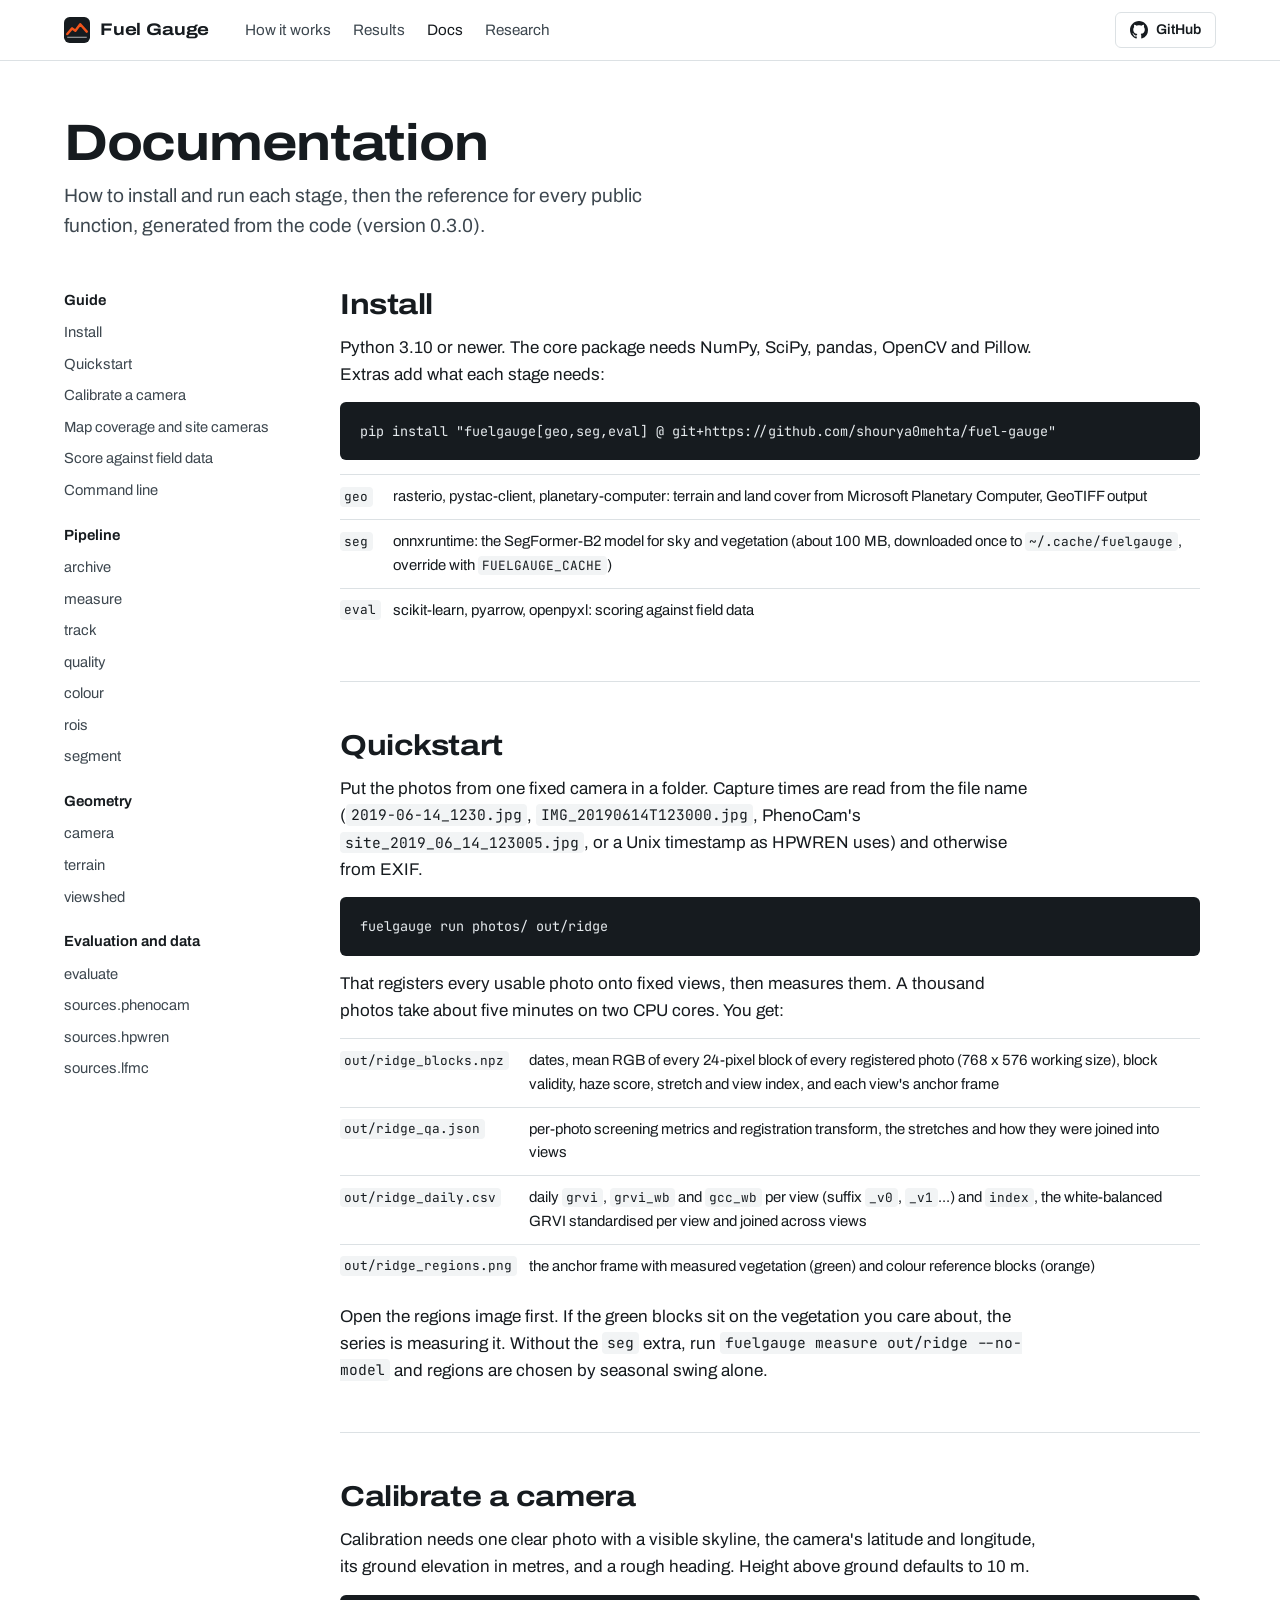
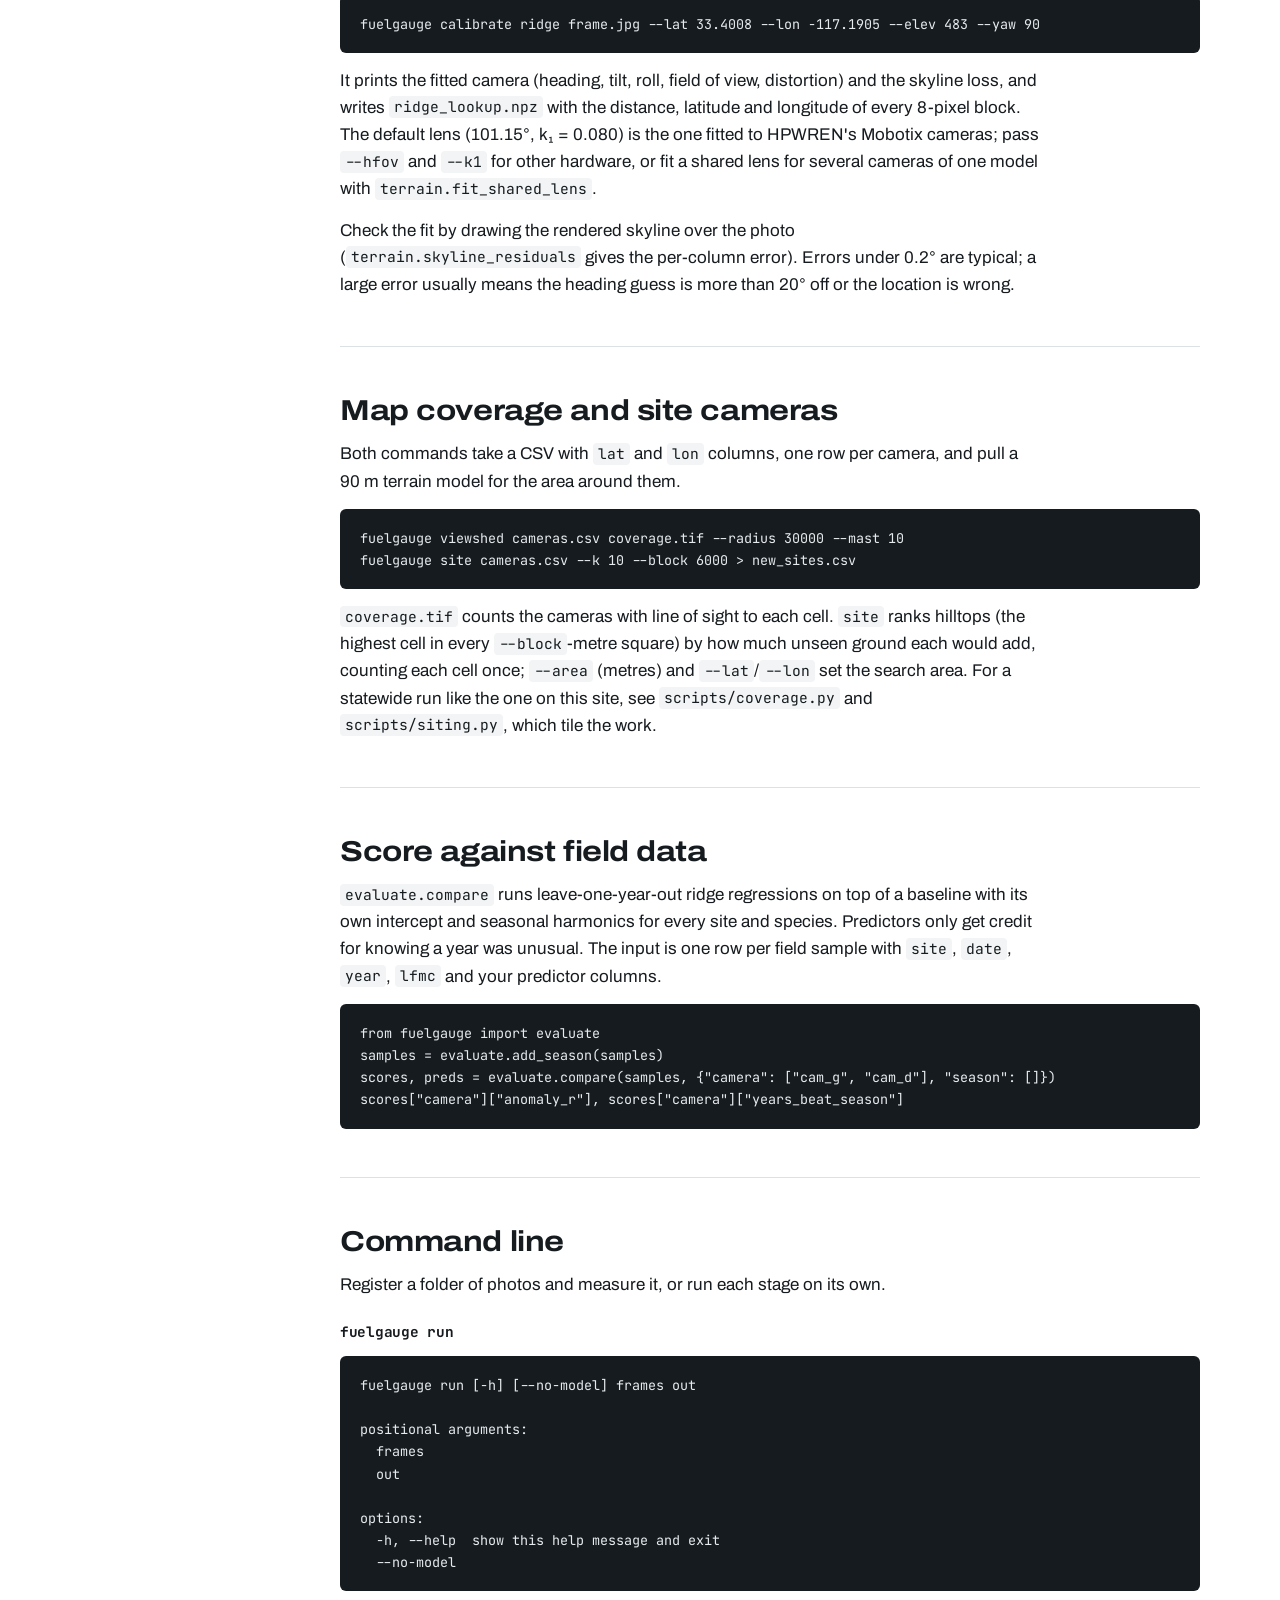
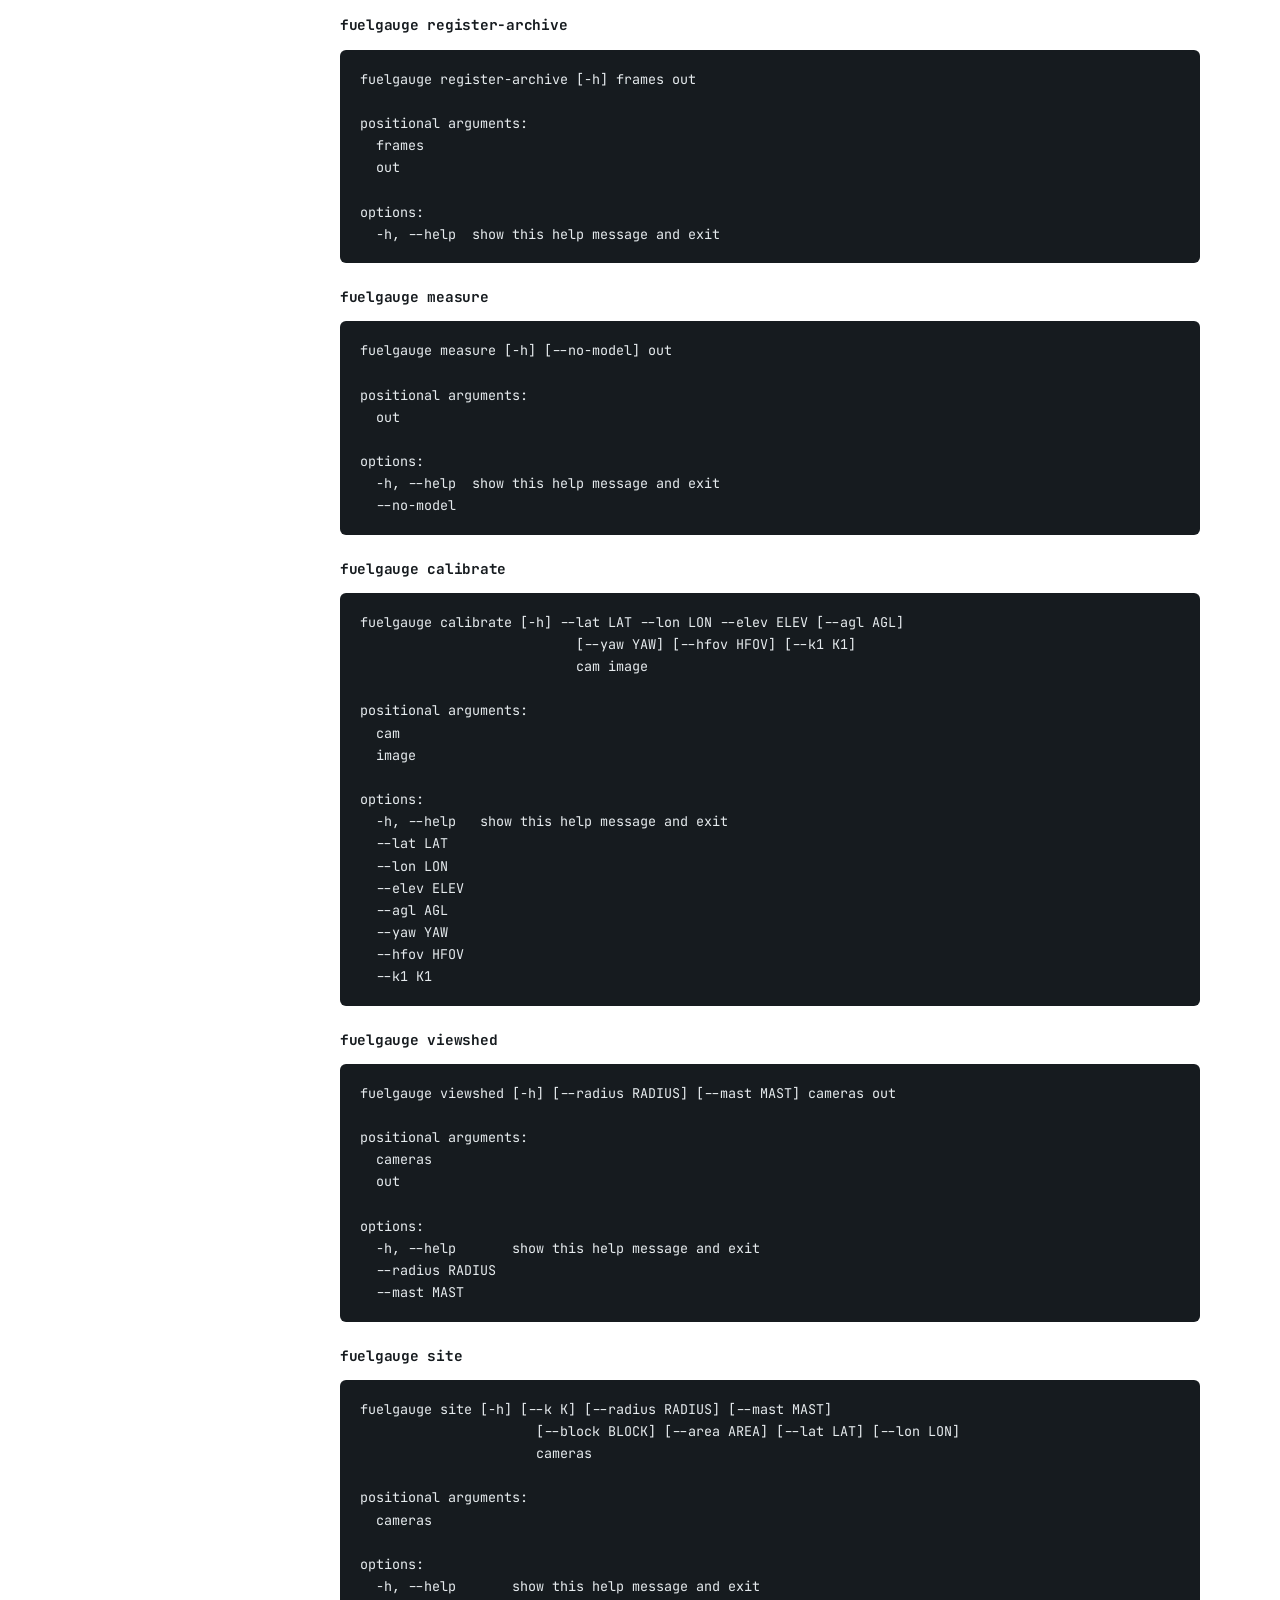
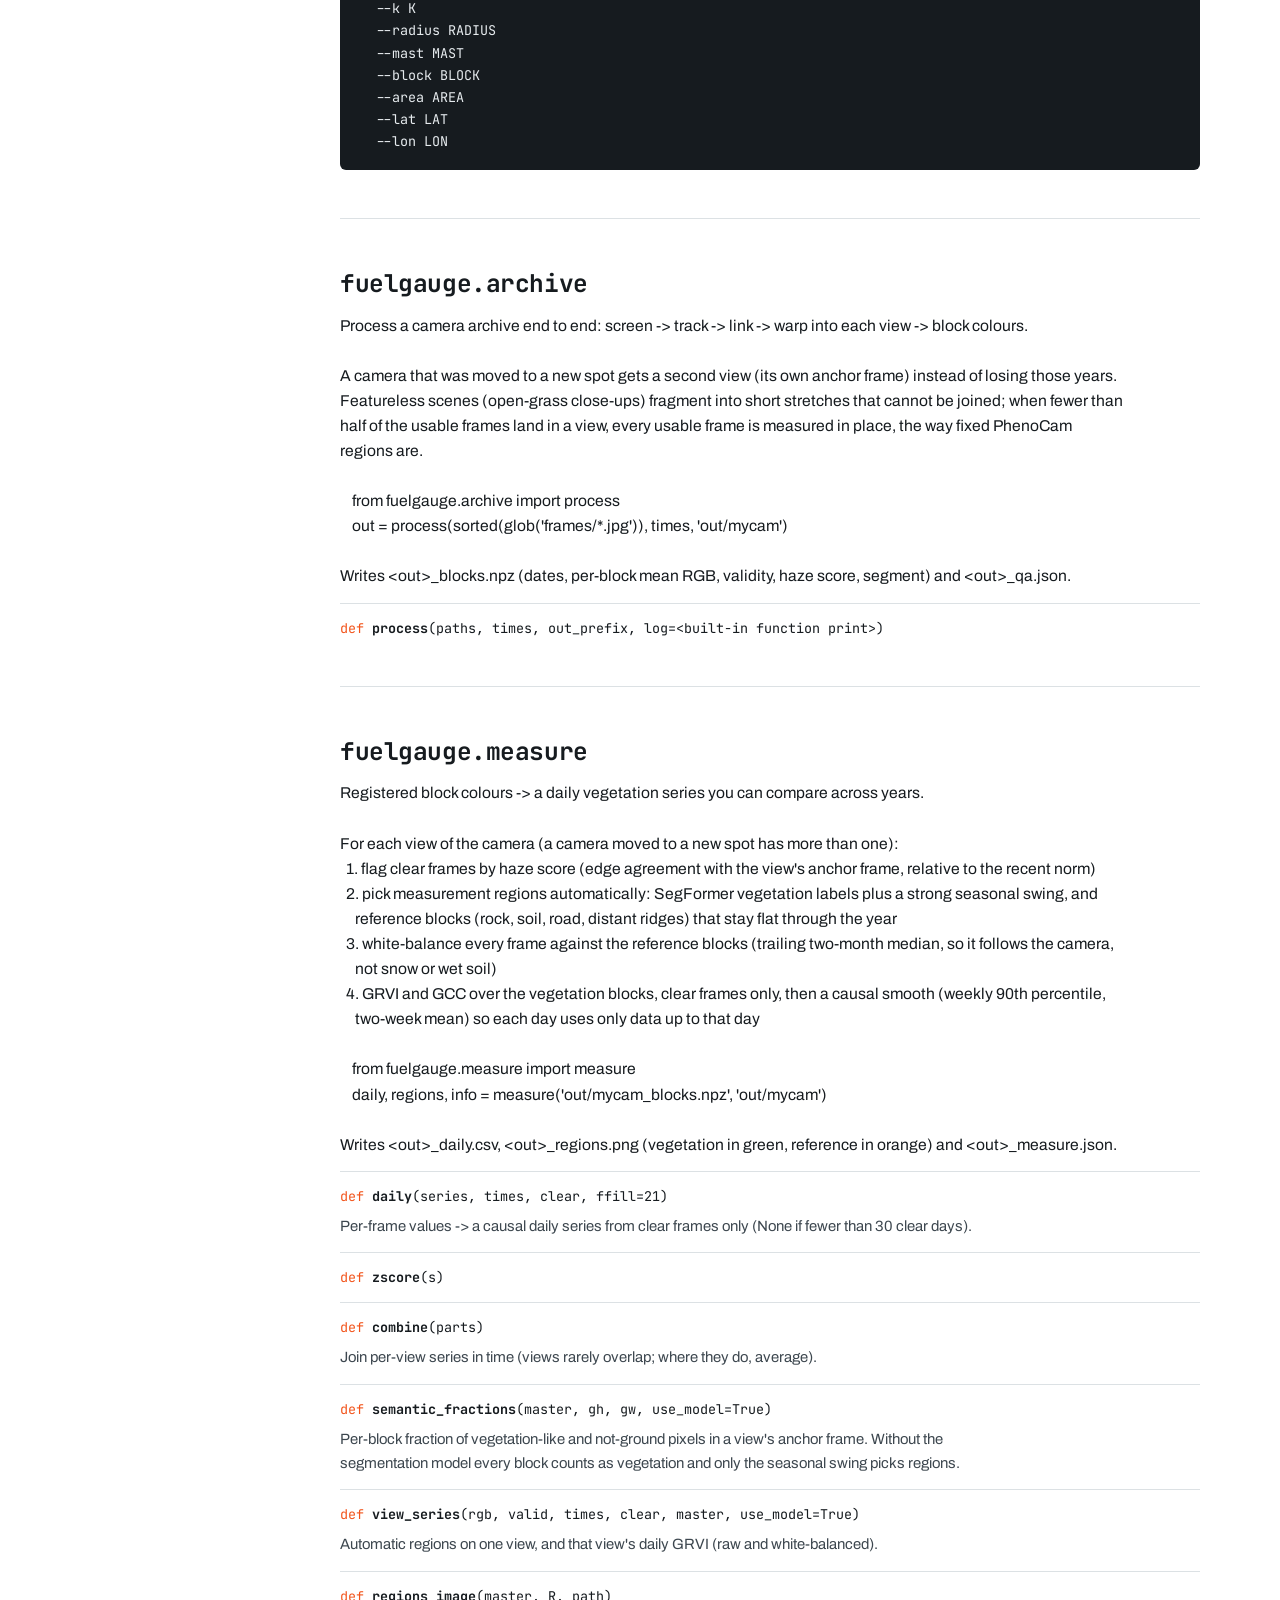
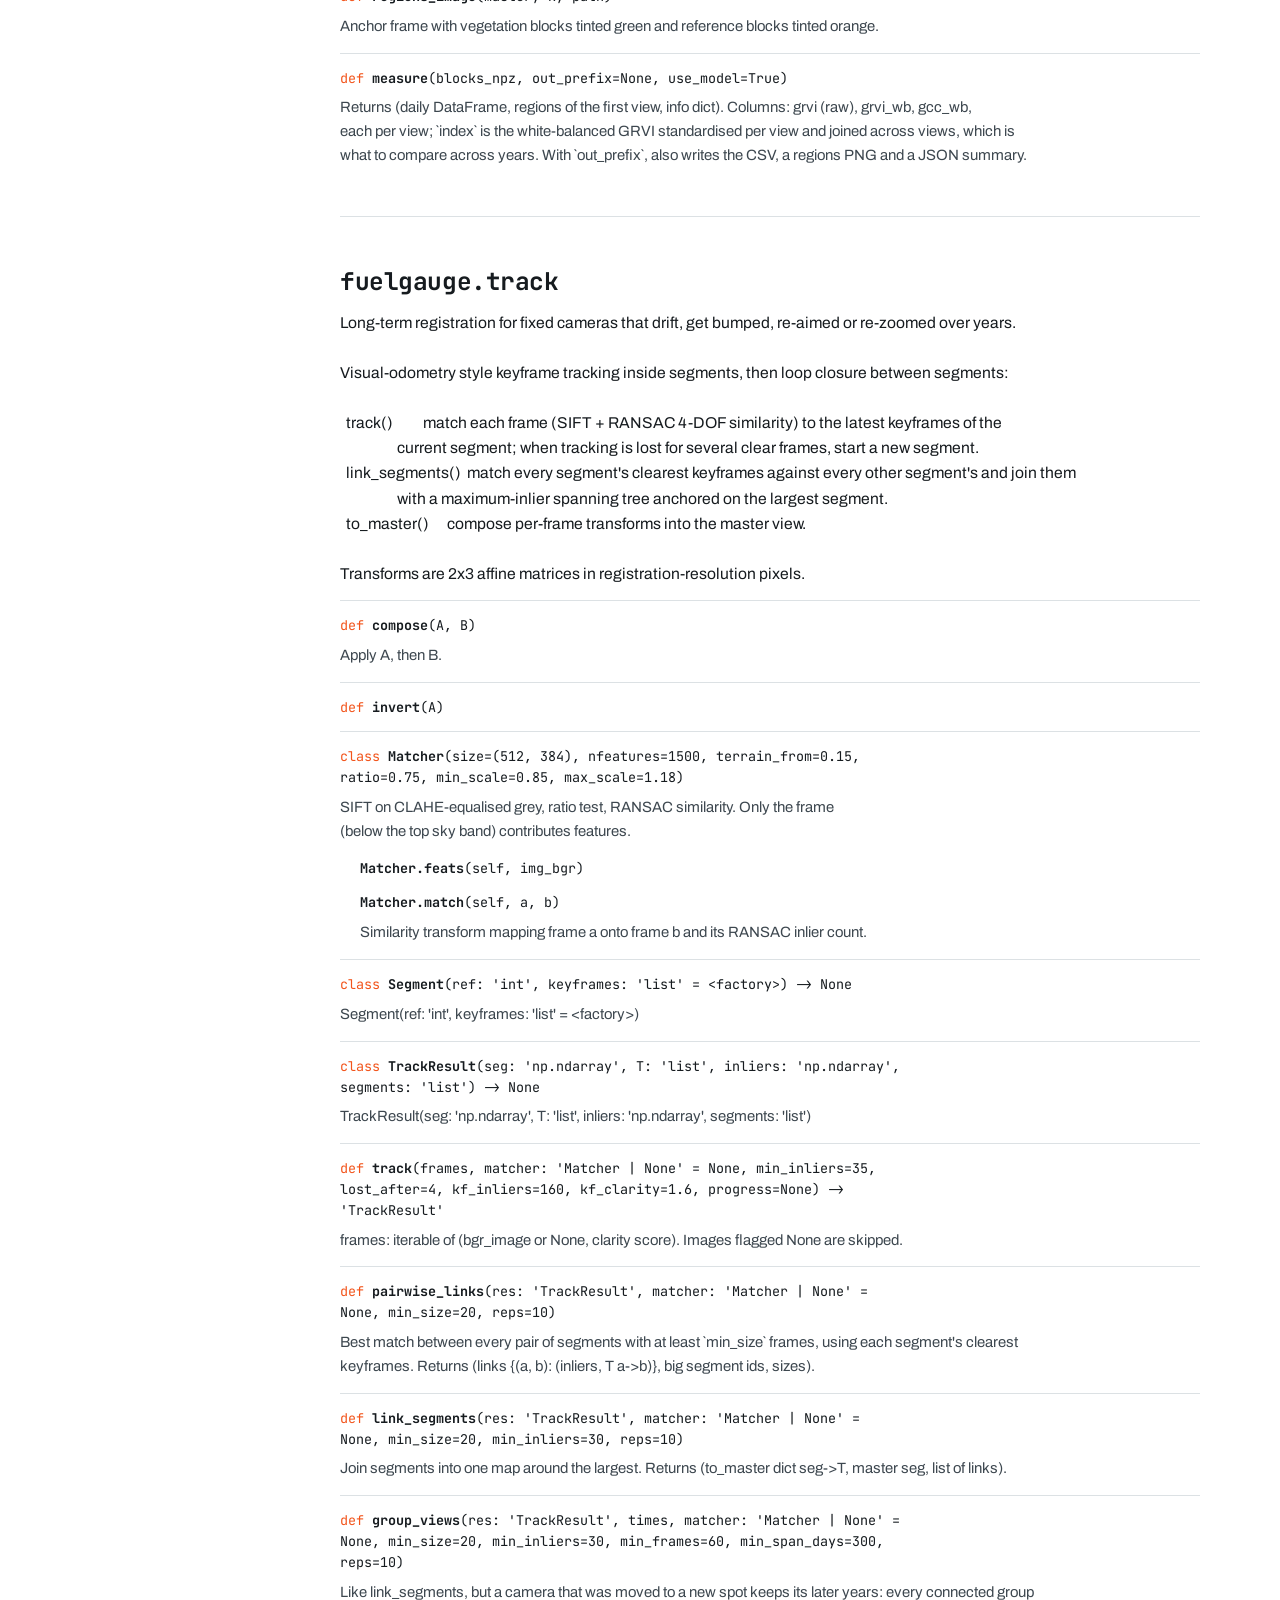
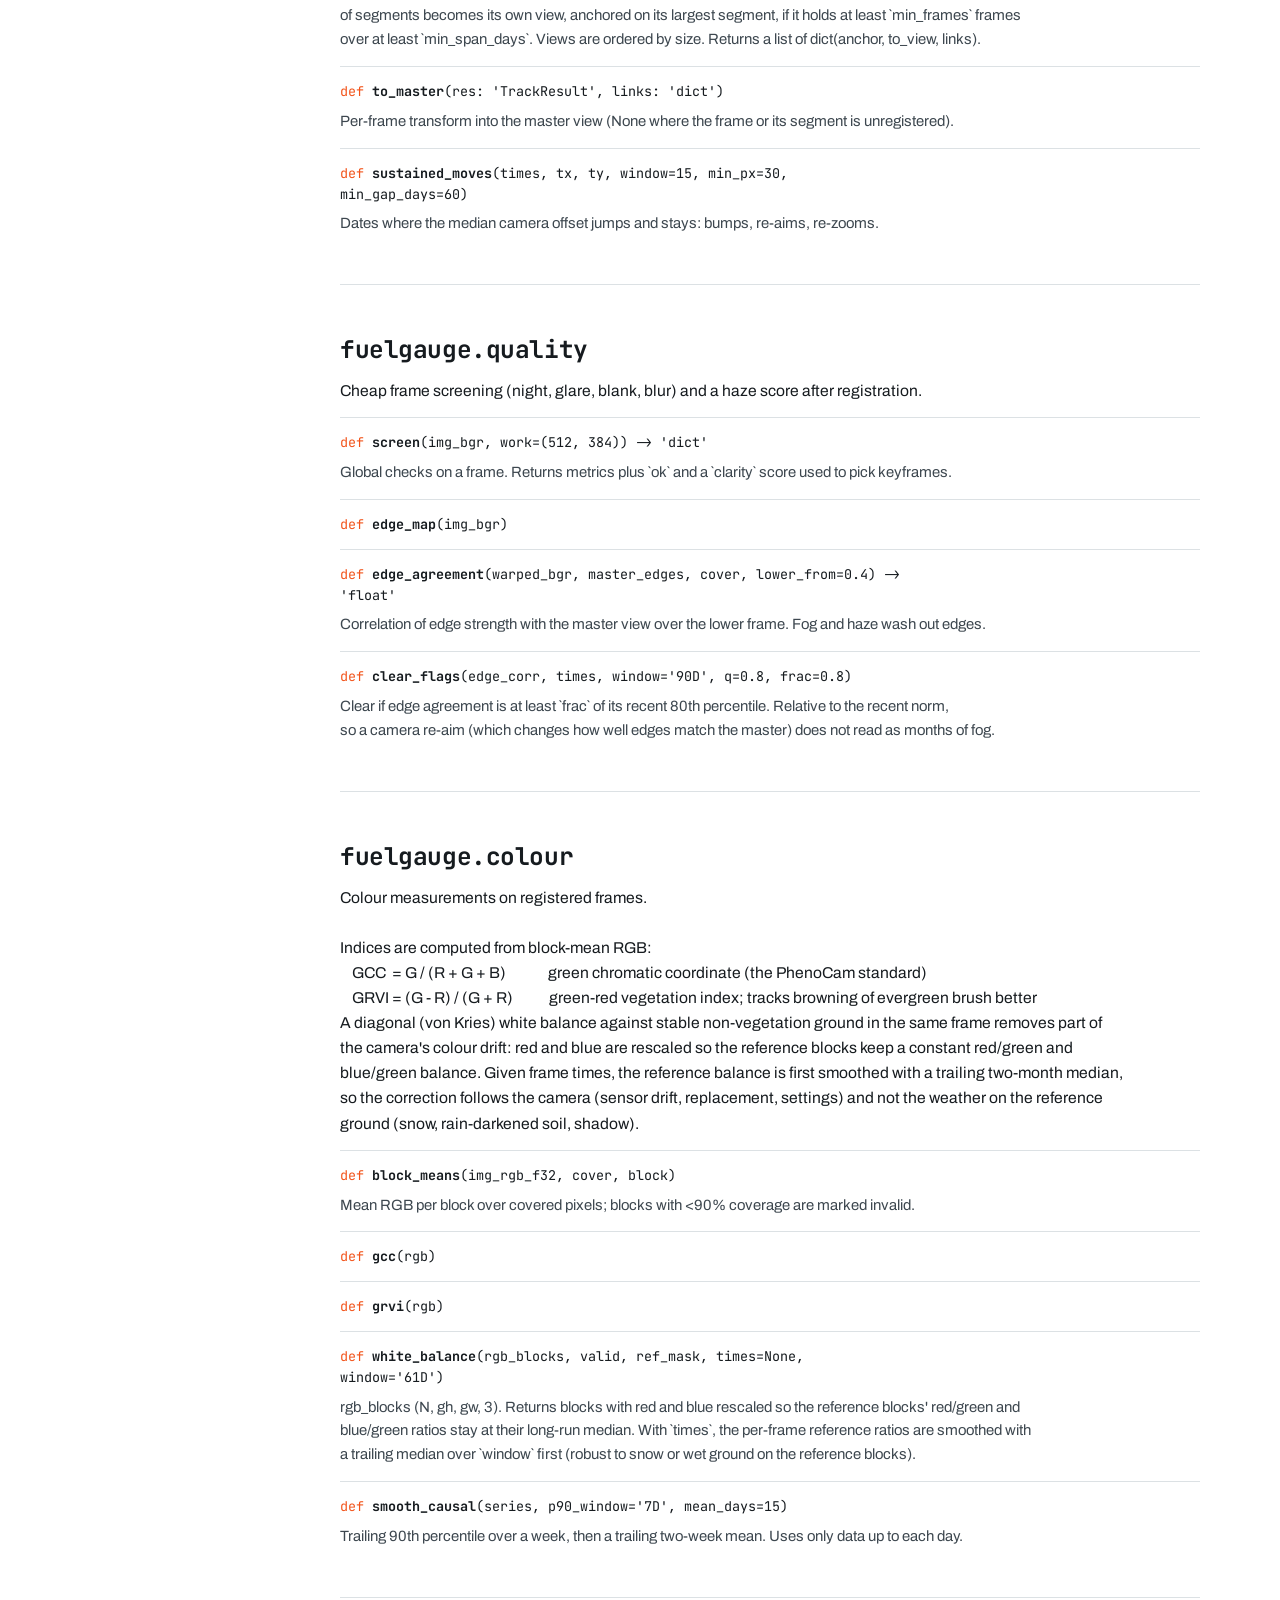
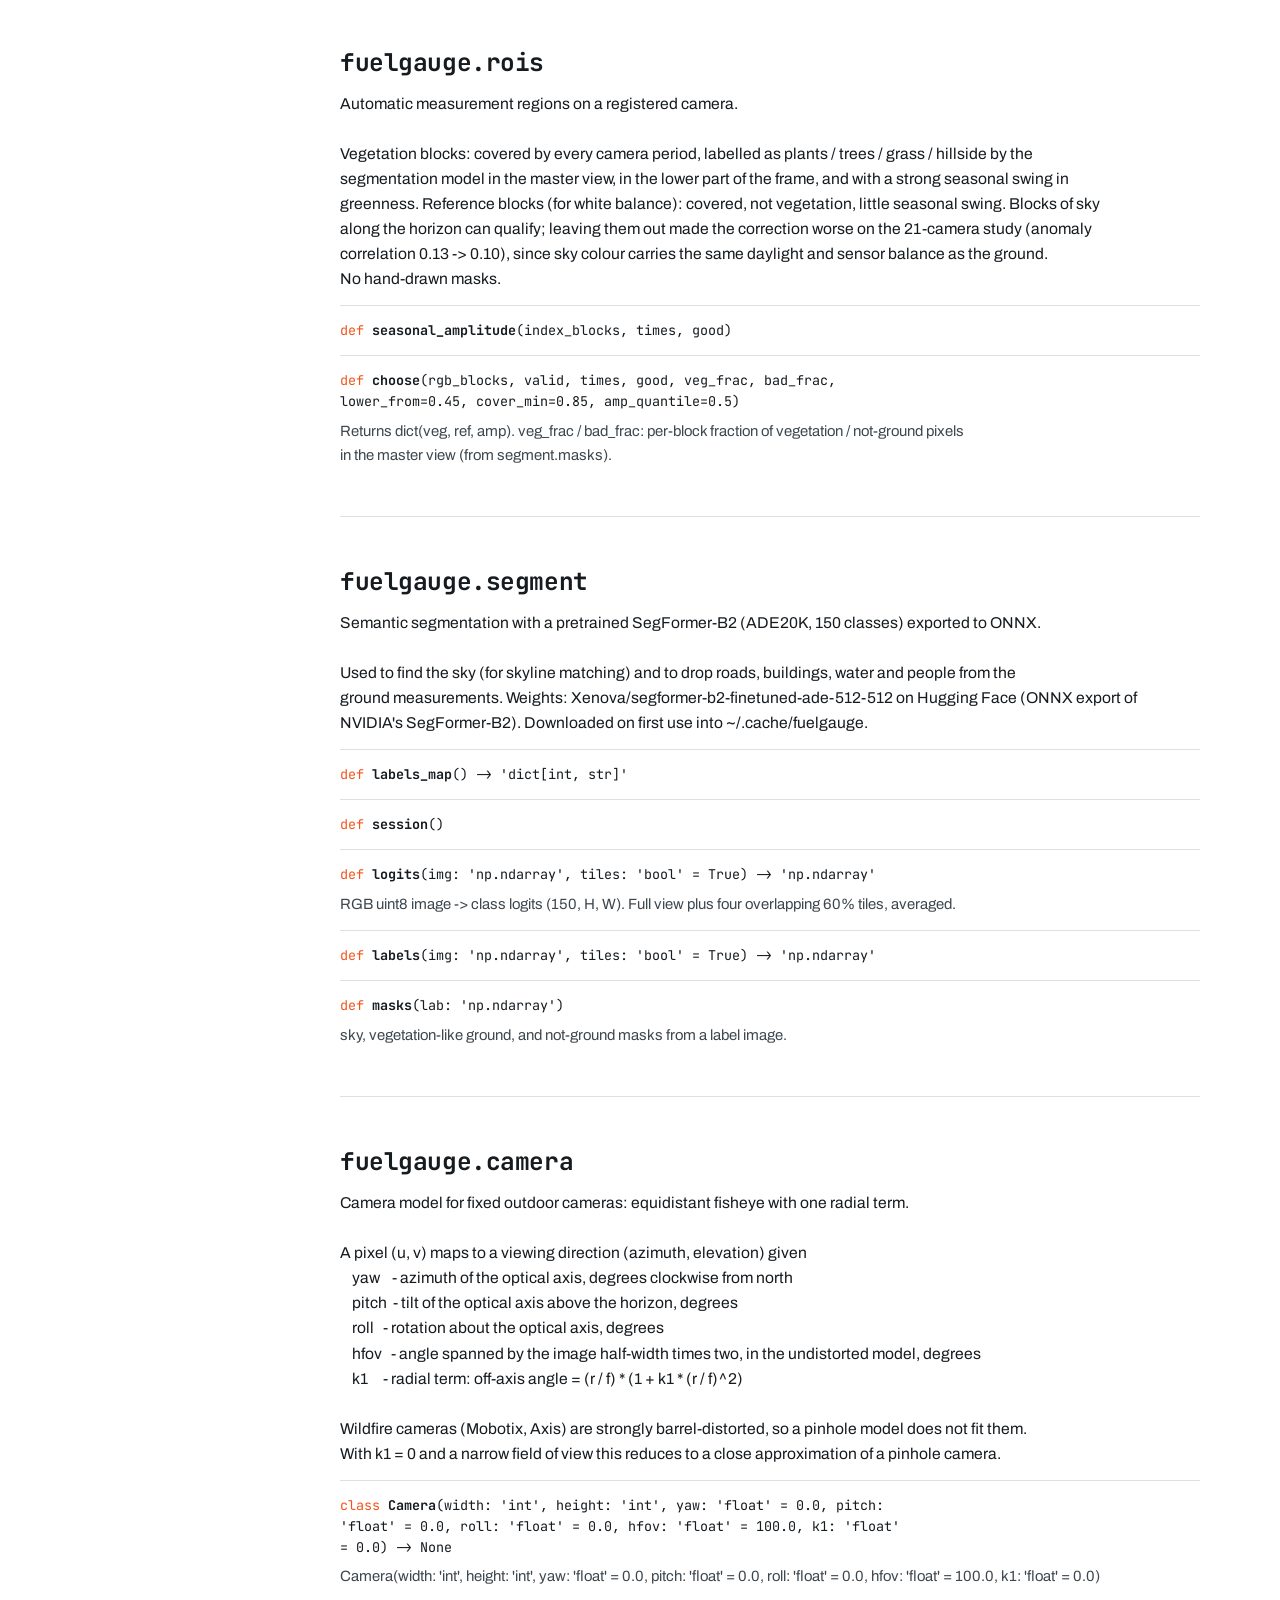
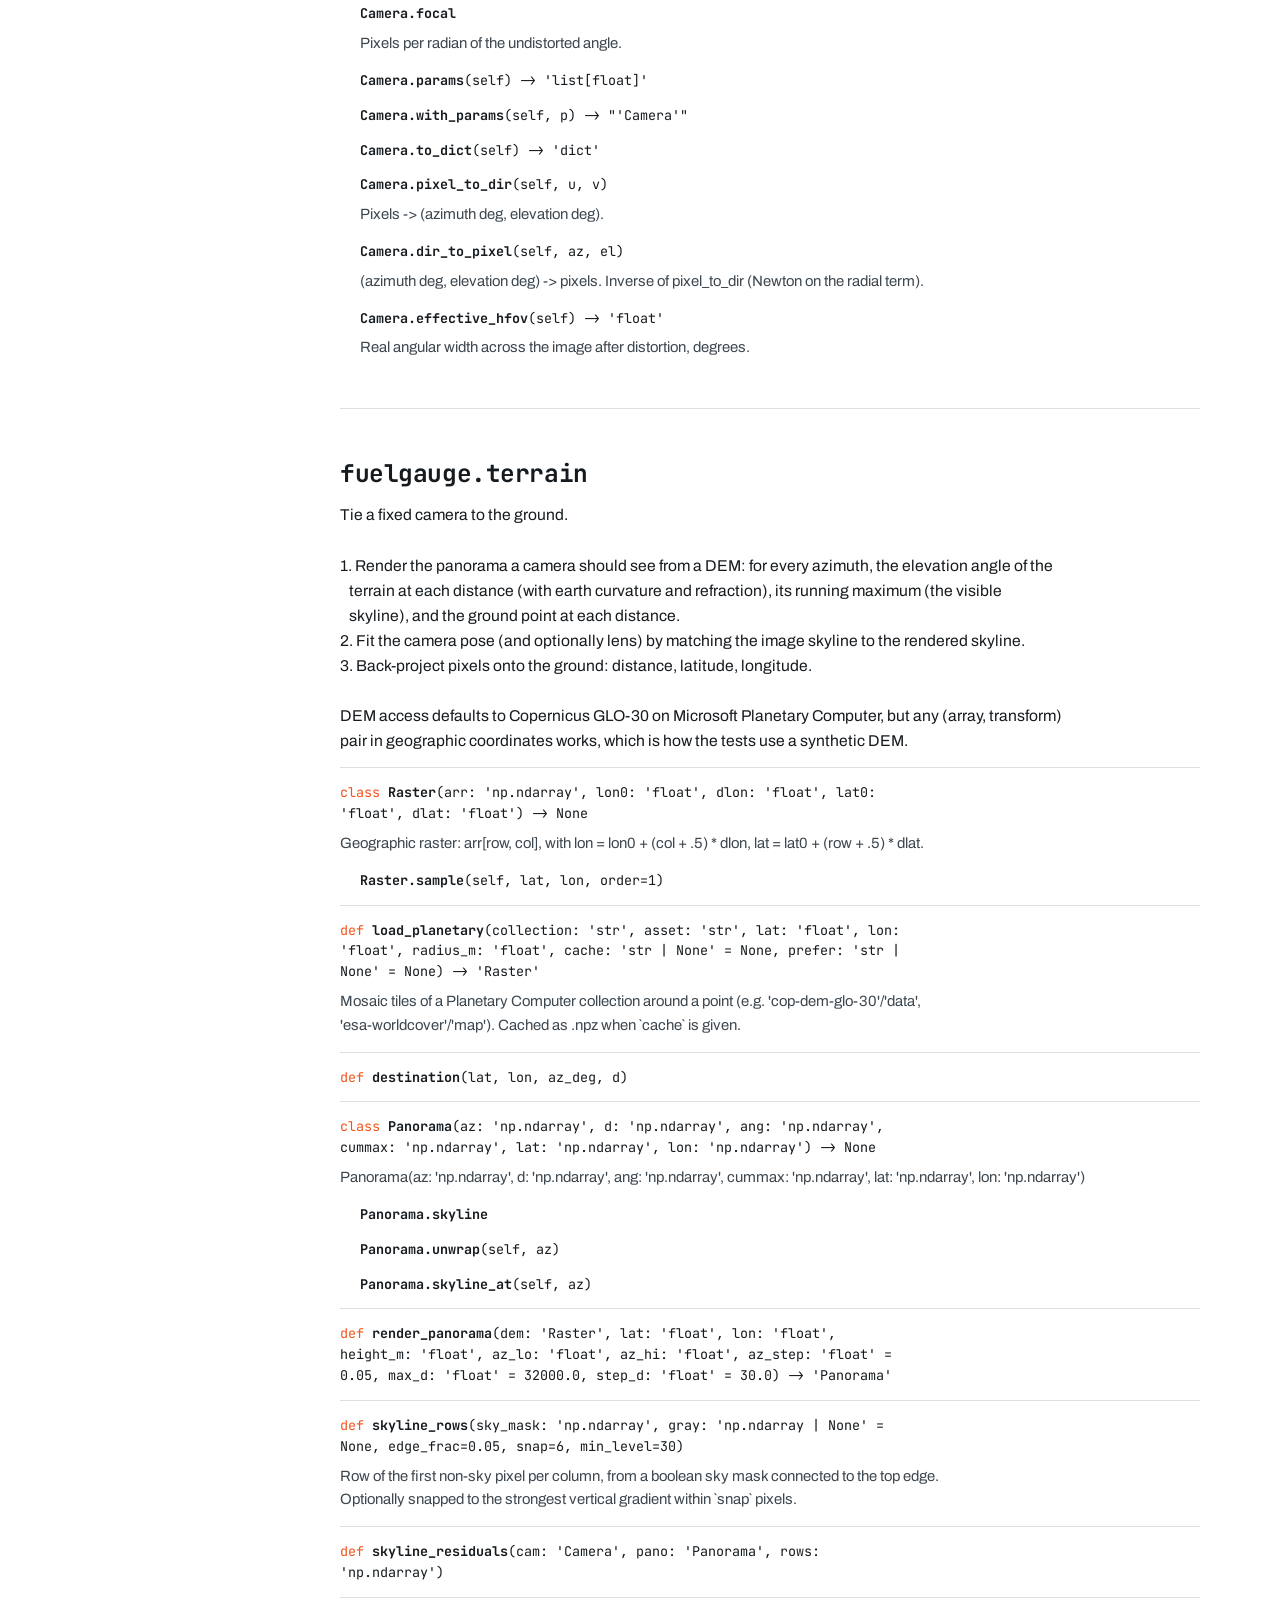
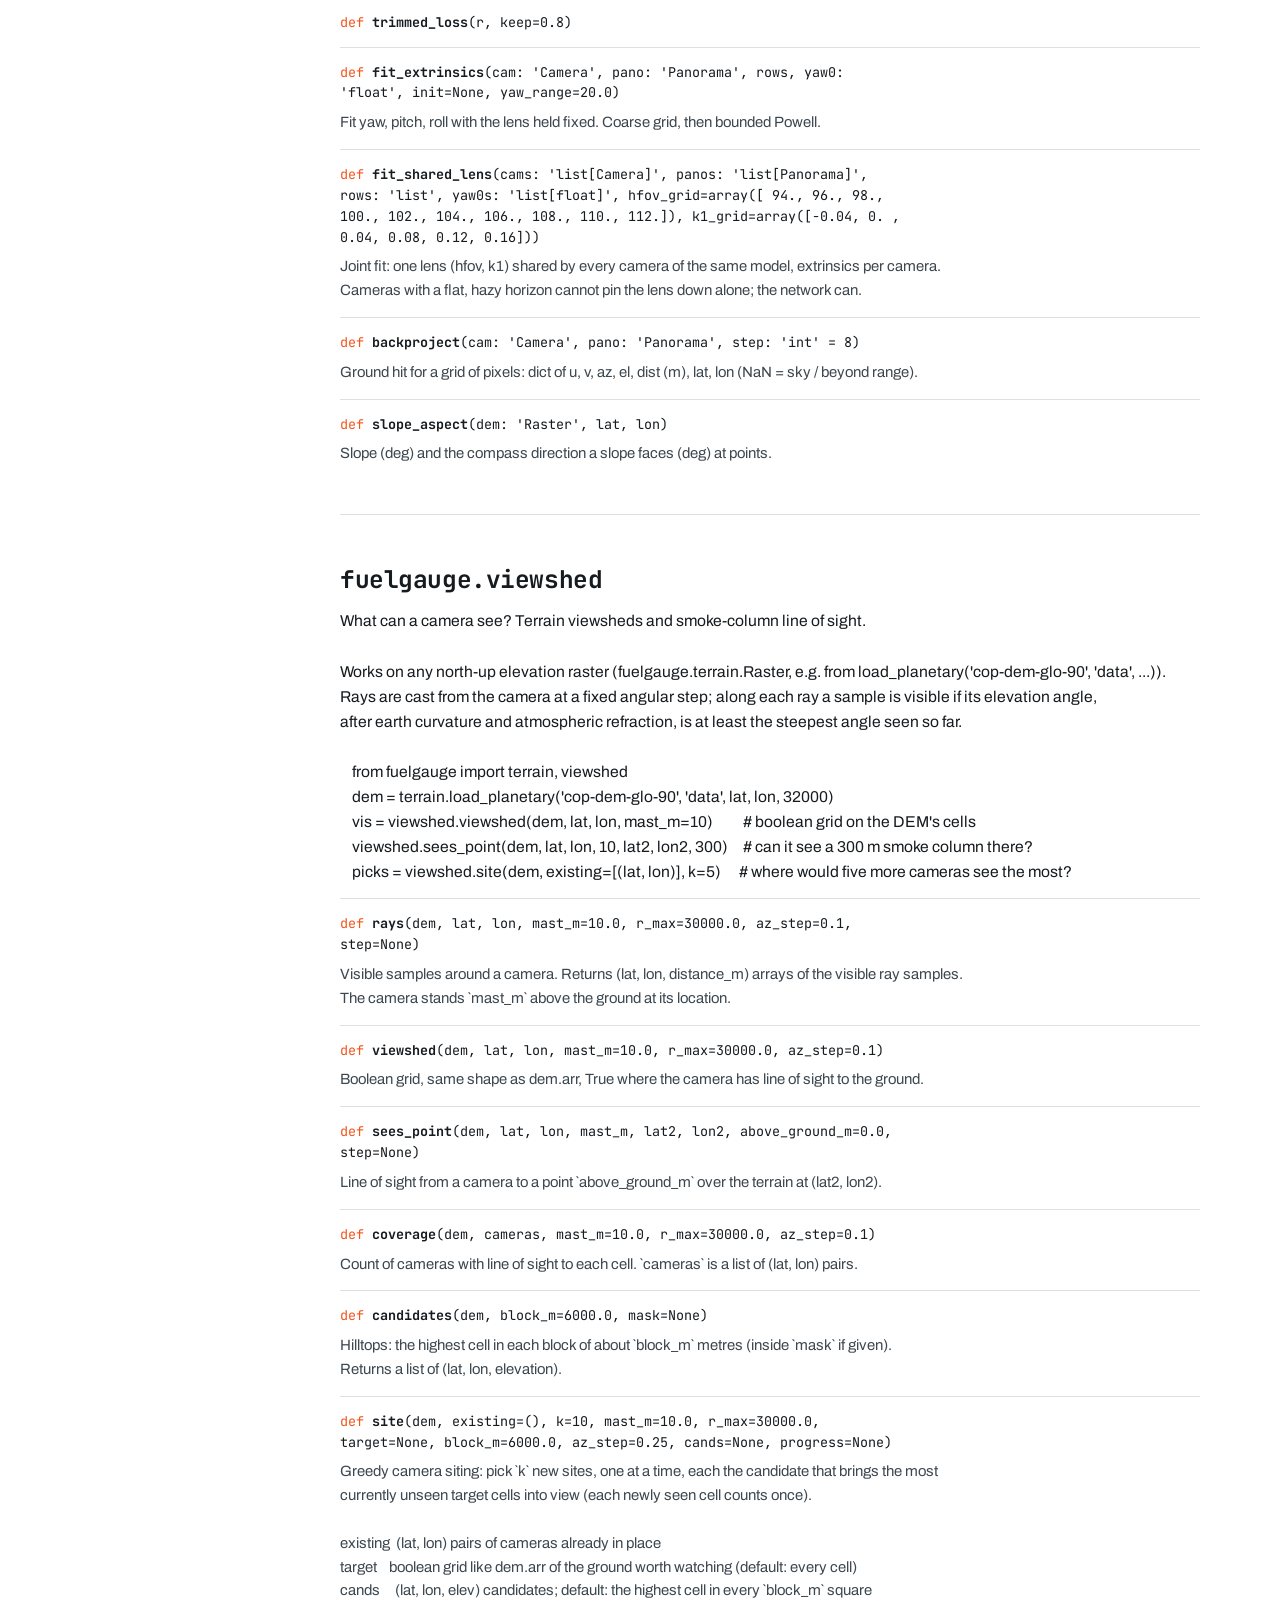
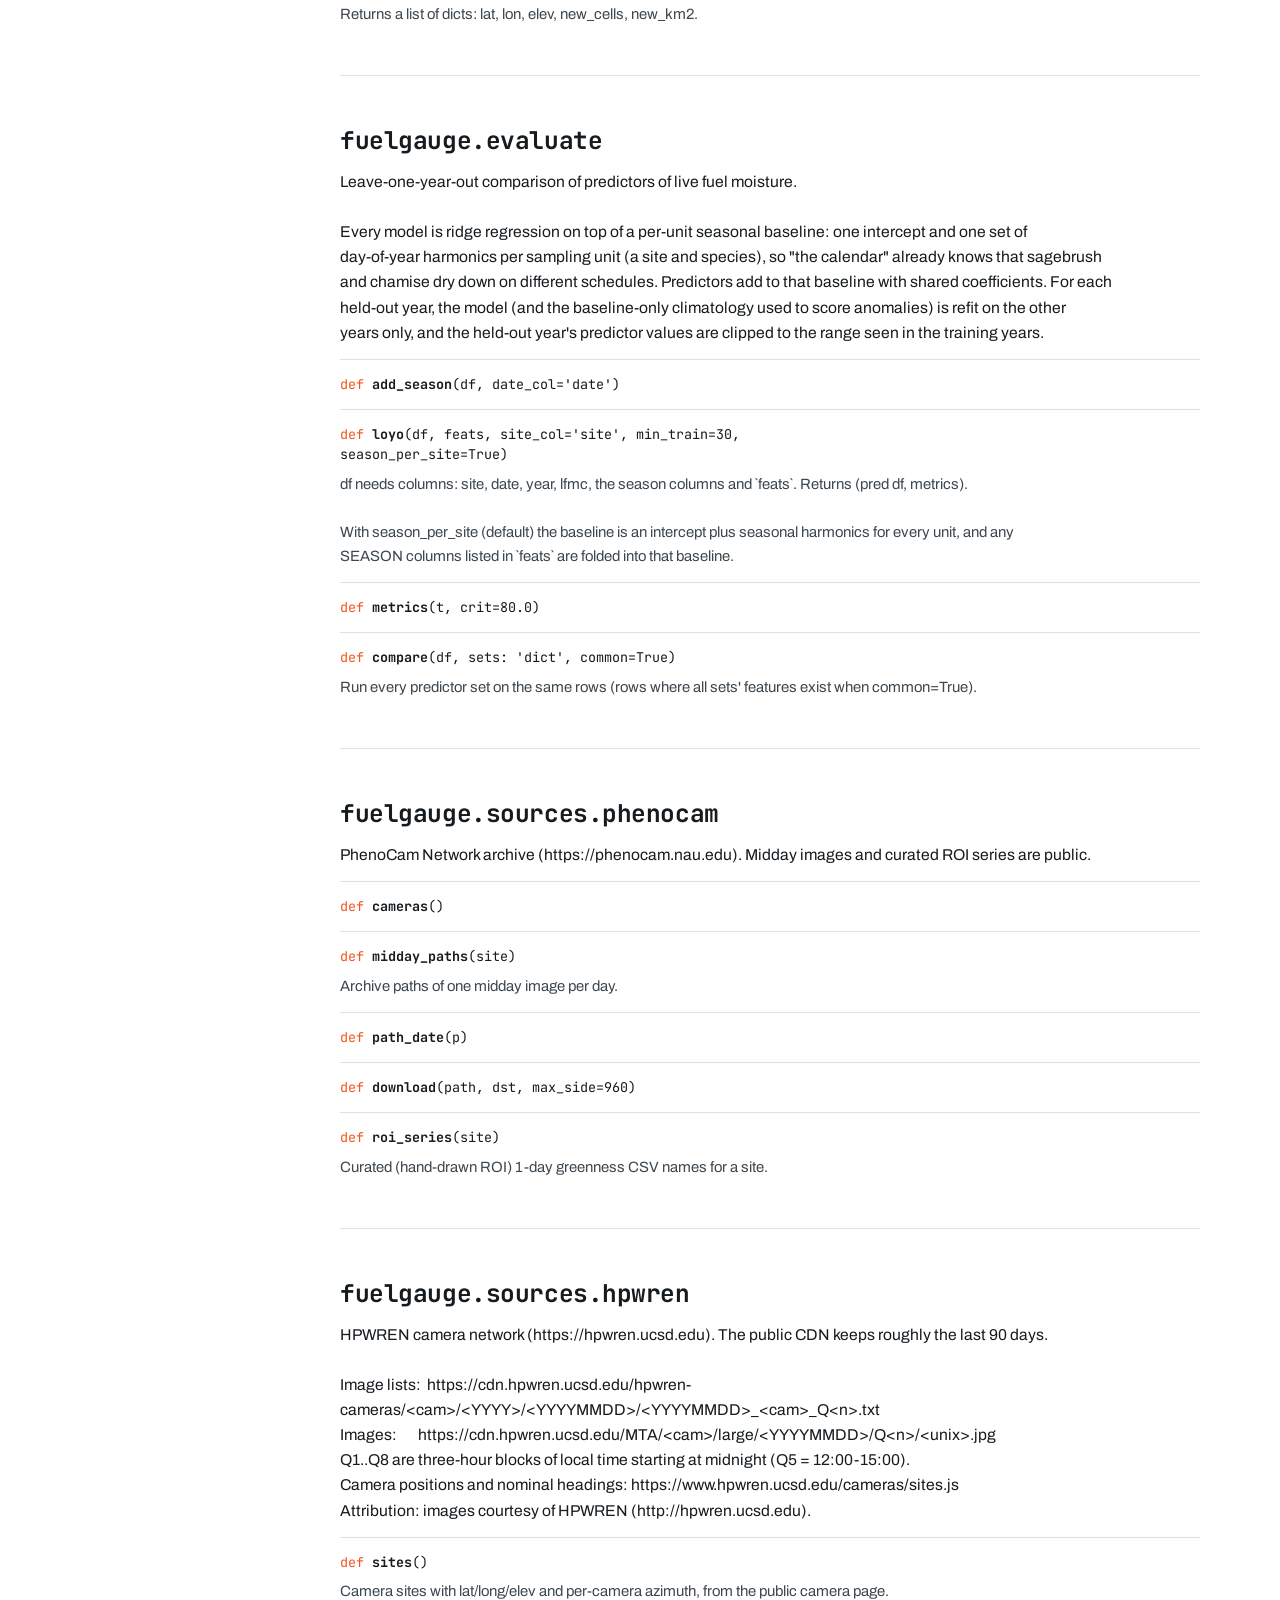
==== docs/docs.html @ c7a40584 "Product site, measure stage, siting, docs Landing page built around the pipeline: a calibrated fire " ====
<!doctype html>
<html lang="en">
<head>
<meta charset="utf-8">
<meta name="viewport" content="width=device-width, initial-scale=1">
<title>Fuel Gauge Docs</title>
<meta name="description" content="Open-source Python pipeline that turns fixed outdoor cameras into calibrated instruments: multi-year registration, skyline-based camera calibration, pixel-to-ground mapping, drift-corrected vegetation measurement and camera network coverage.">
<meta property="og:title" content="Fuel Gauge">
<meta property="og:description" content="Turn any fixed camera into a measuring instrument. Open-source Python pipeline for fire lookouts, phenology cameras and webcams.">
<meta property="og:image" content="assets/live/rm-e-mobo-c_oct.jpg">
<link rel="icon" href="data:image/svg+xml,%3Csvg xmlns='http://www.w3.org/2000/svg' viewBox='0 0 32 32'%3E%3Crect width='32' height='32' rx='7' fill='%23161B1F'/%3E%3Cpath d='M4 21 L10 14 L14 17 L20 9 L28 18' fill='none' stroke='%23F2541B' stroke-width='3' stroke-linejoin='round' stroke-linecap='round'/%3E%3Cpath d='M4 25 H28' stroke='%23FFFFFF' stroke-opacity='.5' stroke-width='1.5'/%3E%3C/svg%3E">
<link rel="preconnect" href="https://fonts.googleapis.com">
<link rel="preconnect" href="https://fonts.gstatic.com" crossorigin>
<link rel="stylesheet" href="https://fonts.googleapis.com/css2?family=Archivo:wdth,wght@62..125,100..900&family=JetBrains+Mono:wght@400;500&display=swap">
<link rel="stylesheet" href="site.css">
<style>
.docs { display: grid; grid-template-columns: 220px minmax(0, 1fr); gap: 56px; padding-top: 48px; }
.side { position: sticky; top: 84px; align-self: start; max-height: calc(100vh - 100px); overflow-y: auto; display: grid; gap: 2px; font-size: 0.92rem; padding-bottom: 24px; }
.side a { text-decoration: none; color: var(--ink-2); padding: 3px 0; }
.side a:hover { color: var(--ink); }
.side .grp { font-weight: 650; color: var(--ink); margin: 16px 0 4px; }
.side .grp:first-child { margin-top: 0; }
.content { min-width: 0; max-width: 860px; }
.content section { padding-bottom: 48px; margin-bottom: 48px; border-bottom: 1px solid var(--line); display: grid; gap: 14px; }
.content h2 { font-size: 1.8rem; }
.content h2 code { font-size: 0.85em; background: none; padding: 0; }
.content h3 { font-size: 1.05rem; margin-top: 10px; }
.content h3 code { background: none; padding: 0; }
.content p { max-width: 70ch; }
.ref { width: 100%; border-collapse: collapse; font-size: 0.93rem; }
.ref td { padding: 10px 12px 10px 0; border-top: 1px solid var(--line); vertical-align: top; }
.ref td:first-child { white-space: nowrap; }
.fn { border-top: 1px solid var(--line); padding-top: 14px; display: grid; gap: 8px; }
.fn.sub { border-top: 0; padding-top: 0; padding-left: 20px; }
.sig { font-family: var(--mono); font-size: 0.84rem; line-height: 1.55; overflow-wrap: anywhere; }
.sig .k { color: var(--signal); }
pre.doc { margin: 0; font-family: var(--font); white-space: pre-wrap; font-size: 0.93rem; line-height: 1.6; color: var(--ink-2); }
pre.doc.mod { color: var(--ink); font-size: 0.98rem; }
.intro { display: grid; gap: 12px; padding-top: 56px; }
@media (max-width: 860px) { .docs { grid-template-columns: minmax(0, 1fr); } .side { position: static; max-height: none; grid-template-columns: repeat(2, minmax(0, 1fr)); } }
</style>
</head>
<body>
<header class="nav">
  <div class="wrap">
    <a class="brand" href="./" aria-label="Fuel Gauge home">
      <svg viewBox="0 0 32 32" aria-hidden="true"><rect width="32" height="32" rx="7" fill="var(--ink)"/><path d="M4 21 L10 14 L14 17 L20 9 L28 18" fill="none" stroke="var(--signal)" stroke-width="3" stroke-linejoin="round" stroke-linecap="round"/><path d="M4 25 H28" stroke="var(--bg)" stroke-opacity=".55" stroke-width="1.5"/></svg>
      Fuel Gauge
    </a>
    <nav aria-label="Main">
      <a href="./#pipeline">How it works</a>
      <a href="./#results">Results</a>
      <a href="docs.html" aria-current="page">Docs</a>
      <a href="research.html">Research</a>
    </nav>
    <span class="spacer"></span>
    <a class="btn small" href="https://github.com/shourya0mehta/fuel-gauge">
      <svg viewBox="0 0 16 16" aria-hidden="true" fill="currentColor"><path d="M8 0C3.58 0 0 3.58 0 8c0 3.54 2.29 6.53 5.47 7.59.4.07.55-.17.55-.38 0-.19-.01-.82-.01-1.49-2.01.37-2.53-.49-2.69-.94-.09-.23-.48-.94-.82-1.13-.28-.15-.68-.52-.01-.53.63-.01 1.08.58 1.23.82.72 1.21 1.87.87 2.33.66.07-.52.28-.87.51-1.07-1.78-.2-3.64-.89-3.64-3.95 0-.87.31-1.59.82-2.15-.08-.2-.36-1.02.08-2.12 0 0 .67-.21 2.2.82.64-.18 1.32-.27 2-.27.68 0 1.36.09 2 .27 1.53-1.04 2.2-.82 2.2-.82.44 1.1.16 1.92.08 2.12.51.56.82 1.27.82 2.15 0 3.07-1.87 3.75-3.65 3.95.29.25.54.73.54 1.48 0 1.07-.01 1.93-.01 2.2 0 .21.15.46.55.38A8.01 8.01 0 0 0 16 8c0-4.42-3.58-8-8-8Z"/></svg>
      GitHub
    </a>
  </div>
</header>
<main class="wrap">
  <div class="intro">
    <h1 style="font-size:clamp(2.2rem,4vw,3.2rem)">Documentation</h1>
    <p class="lede">How to install and run each stage, then the reference for every public function, generated from the code (version 0.3.0).</p>
  </div>
  <div class="docs">
    <nav class="side" aria-label="Docs">
<p class="grp">Guide</p>
<a href="#install">Install</a>
<a href="#quickstart">Quickstart</a>
<a href="#calibrate">Calibrate a camera</a>
<a href="#network">Map coverage and site cameras</a>
<a href="#evaluate">Score against field data</a>
<a href="#cli">Command line</a>
<p class="grp">Pipeline</p>
<a href="#mod-archive">archive</a>
<a href="#mod-measure">measure</a>
<a href="#mod-track">track</a>
<a href="#mod-quality">quality</a>
<a href="#mod-colour">colour</a>
<a href="#mod-rois">rois</a>
<a href="#mod-segment">segment</a>
<p class="grp">Geometry</p>
<a href="#mod-camera">camera</a>
<a href="#mod-terrain">terrain</a>
<a href="#mod-viewshed">viewshed</a>
<p class="grp">Evaluation and data</p>
<a href="#mod-evaluate">evaluate</a>
<a href="#mod-sources.phenocam">sources.phenocam</a>
<a href="#mod-sources.hpwren">sources.hpwren</a>
<a href="#mod-sources.lfmc">sources.lfmc</a>
<a href="#mod-sources.modis">sources.modis</a>
    </nav>
    <div class="content">
<section id="install"><h2>Install</h2>
<p>Python 3.10 or newer. The core package needs NumPy, SciPy, pandas, OpenCV and Pillow. Extras add what each stage needs:</p>
<pre class="code">pip install "fuelgauge[geo,seg,eval] @ git+https://github.com/shourya0mehta/fuel-gauge"</pre>
<table class="ref"><tbody>
<tr><td><code>geo</code></td><td>rasterio, pystac-client, planetary-computer: terrain and land cover from Microsoft Planetary Computer, GeoTIFF output</td></tr>
<tr><td><code>seg</code></td><td>onnxruntime: the SegFormer-B2 model for sky and vegetation (about 100 MB, downloaded once to <code>~/.cache/fuelgauge</code>, override with <code>FUELGAUGE_CACHE</code>)</td></tr>
<tr><td><code>eval</code></td><td>scikit-learn, pyarrow, openpyxl: scoring against field data</td></tr>
</tbody></table></section>
<section id="quickstart"><h2>Quickstart</h2>
<p>Put the photos from one fixed camera in a folder. Capture times are read from the file name (<code>2019-06-14_1230.jpg</code>, <code>IMG_20190614T123000.jpg</code>, PhenoCam's <code>site_2019_06_14_123005.jpg</code>, or a Unix timestamp as HPWREN uses) and otherwise from EXIF.</p>
<pre class="code">fuelgauge run photos/ out/ridge</pre>
<p>That registers every usable photo onto fixed views, then measures them. A thousand photos take about five minutes on two CPU cores. You get:</p>
<table class="ref"><tbody>
<tr><td><code>out/ridge_blocks.npz</code></td><td>dates, mean RGB of every 24-pixel block of every registered photo (768 x 576 working size), block validity, haze score, stretch and view index, and each view's anchor frame</td></tr>
<tr><td><code>out/ridge_qa.json</code></td><td>per-photo screening metrics and registration transform, the stretches and how they were joined into views</td></tr>
<tr><td><code>out/ridge_daily.csv</code></td><td>daily <code>grvi</code>, <code>grvi_wb</code> and <code>gcc_wb</code> per view (suffix <code>_v0</code>, <code>_v1</code>...) and <code>index</code>, the white-balanced GRVI standardised per view and joined across views</td></tr>
<tr><td><code>out/ridge_regions.png</code></td><td>the anchor frame with measured vegetation (green) and colour reference blocks (orange)</td></tr>
</tbody></table>
<p>Open the regions image first. If the green blocks sit on the vegetation you care about, the series is measuring it. Without the <code>seg</code> extra, run <code>fuelgauge measure out/ridge --no-model</code> and regions are chosen by seasonal swing alone.</p></section>
<section id="calibrate"><h2>Calibrate a camera</h2>
<p>Calibration needs one clear photo with a visible skyline, the camera's latitude and longitude, its ground elevation in metres, and a rough heading. Height above ground defaults to 10 m.</p>
<pre class="code">fuelgauge calibrate ridge frame.jpg --lat 33.4008 --lon -117.1905 --elev 483 --yaw 90</pre>
<p>It prints the fitted camera (heading, tilt, roll, field of view, distortion) and the skyline loss, and writes <code>ridge_lookup.npz</code> with the distance, latitude and longitude of every 8-pixel block. The default lens (101.15&deg;, k&#8321; = 0.080) is the one fitted to HPWREN's Mobotix cameras; pass <code>--hfov</code> and <code>--k1</code> for other hardware, or fit a shared lens for several cameras of one model with <code>terrain.fit_shared_lens</code>.</p>
<p>Check the fit by drawing the rendered skyline over the photo (<code>terrain.skyline_residuals</code> gives the per-column error). Errors under 0.2&deg; are typical; a large error usually means the heading guess is more than 20&deg; off or the location is wrong.</p></section>
<section id="network"><h2>Map coverage and site cameras</h2>
<p>Both commands take a CSV with <code>lat</code> and <code>lon</code> columns, one row per camera, and pull a 90 m terrain model for the area around them.</p>
<pre class="code">fuelgauge viewshed cameras.csv coverage.tif --radius 30000 --mast 10
fuelgauge site cameras.csv --k 10 --block 6000 > new_sites.csv</pre>
<p><code>coverage.tif</code> counts the cameras with line of sight to each cell. <code>site</code> ranks hilltops (the highest cell in every <code>--block</code>-metre square) by how much unseen ground each would add, counting each cell once; <code>--area</code> (metres) and <code>--lat</code>/<code>--lon</code> set the search area. For a statewide run like the one on this site, see <code>scripts/coverage.py</code> and <code>scripts/siting.py</code>, which tile the work.</p></section>
<section id="evaluate"><h2>Score against field data</h2>
<p><code>evaluate.compare</code> runs leave-one-year-out ridge regressions on top of a baseline with its own intercept and seasonal harmonics for every site and species. Predictors only get credit for knowing a year was unusual. The input is one row per field sample with <code>site</code>, <code>date</code>, <code>year</code>, <code>lfmc</code> and your predictor columns.</p>
<pre class="code">from fuelgauge import evaluate
samples = evaluate.add_season(samples)
scores, preds = evaluate.compare(samples, {"camera": ["cam_g", "cam_d"], "season": []})
scores["camera"]["anomaly_r"], scores["camera"]["years_beat_season"]</pre></section>
<section id="cli"><h2>Command line</h2><p>Register a folder of photos and measure it, or run each stage on its own.</p><h3 id="cli-run"><code>fuelgauge run</code></h3><pre class="code">fuelgauge run [-h] [--no-model] frames out

positional arguments:
  frames
  out

options:
  -h, --help  show this help message and exit
  --no-model</pre><h3 id="cli-register-archive"><code>fuelgauge register-archive</code></h3><pre class="code">fuelgauge register-archive [-h] frames out

positional arguments:
  frames
  out

options:
  -h, --help  show this help message and exit</pre><h3 id="cli-measure"><code>fuelgauge measure</code></h3><pre class="code">fuelgauge measure [-h] [--no-model] out

positional arguments:
  out

options:
  -h, --help  show this help message and exit
  --no-model</pre><h3 id="cli-calibrate"><code>fuelgauge calibrate</code></h3><pre class="code">fuelgauge calibrate [-h] --lat LAT --lon LON --elev ELEV [--agl AGL]
                           [--yaw YAW] [--hfov HFOV] [--k1 K1]
                           cam image

positional arguments:
  cam
  image

options:
  -h, --help   show this help message and exit
  --lat LAT
  --lon LON
  --elev ELEV
  --agl AGL
  --yaw YAW
  --hfov HFOV
  --k1 K1</pre><h3 id="cli-viewshed"><code>fuelgauge viewshed</code></h3><pre class="code">fuelgauge viewshed [-h] [--radius RADIUS] [--mast MAST] cameras out

positional arguments:
  cameras
  out

options:
  -h, --help       show this help message and exit
  --radius RADIUS
  --mast MAST</pre><h3 id="cli-site"><code>fuelgauge site</code></h3><pre class="code">fuelgauge site [-h] [--k K] [--radius RADIUS] [--mast MAST]
                      [--block BLOCK] [--area AREA] [--lat LAT] [--lon LON]
                      cameras

positional arguments:
  cameras

options:
  -h, --help       show this help message and exit
  --k K
  --radius RADIUS
  --mast MAST
  --block BLOCK
  --area AREA
  --lat LAT
  --lon LON</pre></section>
<section id="mod-archive"><h2><code>fuelgauge.archive</code></h2><pre class="doc mod">Process a camera archive end to end: screen -&gt; track -&gt; link -&gt; warp into each view -&gt; block colours.

A camera that was moved to a new spot gets a second view (its own anchor frame) instead of losing those years.
Featureless scenes (open-grass close-ups) fragment into short stretches that cannot be joined; when fewer than
half of the usable frames land in a view, every usable frame is measured in place, the way fixed PhenoCam
regions are.

    from fuelgauge.archive import process
    out = process(sorted(glob(&#x27;frames/*.jpg&#x27;)), times, &#x27;out/mycam&#x27;)

Writes &lt;out&gt;_blocks.npz (dates, per-block mean RGB, validity, haze score, segment) and &lt;out&gt;_qa.json.</pre><div class="fn" id="archive.process"><p class="sig"><span class="k">def</span> <b>process</b>(paths, times, out_prefix, log=&lt;built-in function print&gt;)</p></div></section>
<section id="mod-measure"><h2><code>fuelgauge.measure</code></h2><pre class="doc mod">Registered block colours -&gt; a daily vegetation series you can compare across years.

For each view of the camera (a camera moved to a new spot has more than one):
  1. flag clear frames by haze score (edge agreement with the view&#x27;s anchor frame, relative to the recent norm)
  2. pick measurement regions automatically: SegFormer vegetation labels plus a strong seasonal swing, and
     reference blocks (rock, soil, road, distant ridges) that stay flat through the year
  3. white-balance every frame against the reference blocks (trailing two-month median, so it follows the camera,
     not snow or wet soil)
  4. GRVI and GCC over the vegetation blocks, clear frames only, then a causal smooth (weekly 90th percentile,
     two-week mean) so each day uses only data up to that day

    from fuelgauge.measure import measure
    daily, regions, info = measure(&#x27;out/mycam_blocks.npz&#x27;, &#x27;out/mycam&#x27;)

Writes &lt;out&gt;_daily.csv, &lt;out&gt;_regions.png (vegetation in green, reference in orange) and &lt;out&gt;_measure.json.</pre><div class="fn" id="measure.daily"><p class="sig"><span class="k">def</span> <b>daily</b>(series, times, clear, ffill=21)</p><pre class="doc">Per-frame values -&gt; a causal daily series from clear frames only (None if fewer than 30 clear days).</pre></div><div class="fn" id="measure.zscore"><p class="sig"><span class="k">def</span> <b>zscore</b>(s)</p></div><div class="fn" id="measure.combine"><p class="sig"><span class="k">def</span> <b>combine</b>(parts)</p><pre class="doc">Join per-view series in time (views rarely overlap; where they do, average).</pre></div><div class="fn" id="measure.semantic_fractions"><p class="sig"><span class="k">def</span> <b>semantic_fractions</b>(master, gh, gw, use_model=True)</p><pre class="doc">Per-block fraction of vegetation-like and not-ground pixels in a view&#x27;s anchor frame. Without the
segmentation model every block counts as vegetation and only the seasonal swing picks regions.</pre></div><div class="fn" id="measure.view_series"><p class="sig"><span class="k">def</span> <b>view_series</b>(rgb, valid, times, clear, master, use_model=True)</p><pre class="doc">Automatic regions on one view, and that view&#x27;s daily GRVI (raw and white-balanced).</pre></div><div class="fn" id="measure.regions_image"><p class="sig"><span class="k">def</span> <b>regions_image</b>(master, R, path)</p><pre class="doc">Anchor frame with vegetation blocks tinted green and reference blocks tinted orange.</pre></div><div class="fn" id="measure.measure"><p class="sig"><span class="k">def</span> <b>measure</b>(blocks_npz, out_prefix=None, use_model=True)</p><pre class="doc">Returns (daily DataFrame, regions of the first view, info dict). Columns: grvi (raw), grvi_wb, gcc_wb,
each per view; `index` is the white-balanced GRVI standardised per view and joined across views, which is
what to compare across years. With `out_prefix`, also writes the CSV, a regions PNG and a JSON summary.</pre></div></section>
<section id="mod-track"><h2><code>fuelgauge.track</code></h2><pre class="doc mod">Long-term registration for fixed cameras that drift, get bumped, re-aimed or re-zoomed over years.

Visual-odometry style keyframe tracking inside segments, then loop closure between segments:

  track()          match each frame (SIFT + RANSAC 4-DOF similarity) to the latest keyframes of the
                   current segment; when tracking is lost for several clear frames, start a new segment.
  link_segments()  match every segment&#x27;s clearest keyframes against every other segment&#x27;s and join them
                   with a maximum-inlier spanning tree anchored on the largest segment.
  to_master()      compose per-frame transforms into the master view.

Transforms are 2x3 affine matrices in registration-resolution pixels.</pre><div class="fn" id="track.compose"><p class="sig"><span class="k">def</span> <b>compose</b>(A, B)</p><pre class="doc">Apply A, then B.</pre></div><div class="fn" id="track.invert"><p class="sig"><span class="k">def</span> <b>invert</b>(A)</p></div><div class="fn" id="track.Matcher"><p class="sig"><span class="k">class</span> <b>Matcher</b>(size=(512, 384), nfeatures=1500, terrain_from=0.15, ratio=0.75, min_scale=0.85, max_scale=1.18)</p><pre class="doc">SIFT on CLAHE-equalised grey, ratio test, RANSAC similarity. Only the frame
(below the top sky band) contributes features.</pre></div><div class="fn sub"><p class="sig"><b>Matcher.feats</b>(self, img_bgr)</p></div><div class="fn sub"><p class="sig"><b>Matcher.match</b>(self, a, b)</p><pre class="doc">Similarity transform mapping frame a onto frame b and its RANSAC inlier count.</pre></div><div class="fn" id="track.Segment"><p class="sig"><span class="k">class</span> <b>Segment</b>(ref: &#x27;int&#x27;, keyframes: &#x27;list&#x27; = &lt;factory&gt;) -&gt; None</p><pre class="doc">Segment(ref: &#x27;int&#x27;, keyframes: &#x27;list&#x27; = &lt;factory&gt;)</pre></div><div class="fn" id="track.TrackResult"><p class="sig"><span class="k">class</span> <b>TrackResult</b>(seg: &#x27;np.ndarray&#x27;, T: &#x27;list&#x27;, inliers: &#x27;np.ndarray&#x27;, segments: &#x27;list&#x27;) -&gt; None</p><pre class="doc">TrackResult(seg: &#x27;np.ndarray&#x27;, T: &#x27;list&#x27;, inliers: &#x27;np.ndarray&#x27;, segments: &#x27;list&#x27;)</pre></div><div class="fn" id="track.track"><p class="sig"><span class="k">def</span> <b>track</b>(frames, matcher: &#x27;Matcher | None&#x27; = None, min_inliers=35, lost_after=4, kf_inliers=160, kf_clarity=1.6, progress=None) -&gt; &#x27;TrackResult&#x27;</p><pre class="doc">frames: iterable of (bgr_image or None, clarity score). Images flagged None are skipped.</pre></div><div class="fn" id="track.pairwise_links"><p class="sig"><span class="k">def</span> <b>pairwise_links</b>(res: &#x27;TrackResult&#x27;, matcher: &#x27;Matcher | None&#x27; = None, min_size=20, reps=10)</p><pre class="doc">Best match between every pair of segments with at least `min_size` frames, using each segment&#x27;s clearest
keyframes. Returns (links {(a, b): (inliers, T a-&gt;b)}, big segment ids, sizes).</pre></div><div class="fn" id="track.link_segments"><p class="sig"><span class="k">def</span> <b>link_segments</b>(res: &#x27;TrackResult&#x27;, matcher: &#x27;Matcher | None&#x27; = None, min_size=20, min_inliers=30, reps=10)</p><pre class="doc">Join segments into one map around the largest. Returns (to_master dict seg-&gt;T, master seg, list of links).</pre></div><div class="fn" id="track.group_views"><p class="sig"><span class="k">def</span> <b>group_views</b>(res: &#x27;TrackResult&#x27;, times, matcher: &#x27;Matcher | None&#x27; = None, min_size=20, min_inliers=30, min_frames=60, min_span_days=300, reps=10)</p><pre class="doc">Like link_segments, but a camera that was moved to a new spot keeps its later years: every connected group
of segments becomes its own view, anchored on its largest segment, if it holds at least `min_frames` frames
over at least `min_span_days`. Views are ordered by size. Returns a list of dict(anchor, to_view, links).</pre></div><div class="fn" id="track.to_master"><p class="sig"><span class="k">def</span> <b>to_master</b>(res: &#x27;TrackResult&#x27;, links: &#x27;dict&#x27;)</p><pre class="doc">Per-frame transform into the master view (None where the frame or its segment is unregistered).</pre></div><div class="fn" id="track.sustained_moves"><p class="sig"><span class="k">def</span> <b>sustained_moves</b>(times, tx, ty, window=15, min_px=30, min_gap_days=60)</p><pre class="doc">Dates where the median camera offset jumps and stays: bumps, re-aims, re-zooms.</pre></div></section>
<section id="mod-quality"><h2><code>fuelgauge.quality</code></h2><pre class="doc mod">Cheap frame screening (night, glare, blank, blur) and a haze score after registration.</pre><div class="fn" id="quality.screen"><p class="sig"><span class="k">def</span> <b>screen</b>(img_bgr, work=(512, 384)) -&gt; &#x27;dict&#x27;</p><pre class="doc">Global checks on a frame. Returns metrics plus `ok` and a `clarity` score used to pick keyframes.</pre></div><div class="fn" id="quality.edge_map"><p class="sig"><span class="k">def</span> <b>edge_map</b>(img_bgr)</p></div><div class="fn" id="quality.edge_agreement"><p class="sig"><span class="k">def</span> <b>edge_agreement</b>(warped_bgr, master_edges, cover, lower_from=0.4) -&gt; &#x27;float&#x27;</p><pre class="doc">Correlation of edge strength with the master view over the lower frame. Fog and haze wash out edges.</pre></div><div class="fn" id="quality.clear_flags"><p class="sig"><span class="k">def</span> <b>clear_flags</b>(edge_corr, times, window=&#x27;90D&#x27;, q=0.8, frac=0.8)</p><pre class="doc">Clear if edge agreement is at least `frac` of its recent 80th percentile. Relative to the recent norm,
so a camera re-aim (which changes how well edges match the master) does not read as months of fog.</pre></div></section>
<section id="mod-colour"><h2><code>fuelgauge.colour</code></h2><pre class="doc mod">Colour measurements on registered frames.

Indices are computed from block-mean RGB:
    GCC  = G / (R + G + B)              green chromatic coordinate (the PhenoCam standard)
    GRVI = (G - R) / (G + R)            green-red vegetation index; tracks browning of evergreen brush better
A diagonal (von Kries) white balance against stable non-vegetation ground in the same frame removes part of
the camera&#x27;s colour drift: red and blue are rescaled so the reference blocks keep a constant red/green and
blue/green balance. Given frame times, the reference balance is first smoothed with a trailing two-month median,
so the correction follows the camera (sensor drift, replacement, settings) and not the weather on the reference
ground (snow, rain-darkened soil, shadow).</pre><div class="fn" id="colour.block_means"><p class="sig"><span class="k">def</span> <b>block_means</b>(img_rgb_f32, cover, block)</p><pre class="doc">Mean RGB per block over covered pixels; blocks with &lt;90% coverage are marked invalid.</pre></div><div class="fn" id="colour.gcc"><p class="sig"><span class="k">def</span> <b>gcc</b>(rgb)</p></div><div class="fn" id="colour.grvi"><p class="sig"><span class="k">def</span> <b>grvi</b>(rgb)</p></div><div class="fn" id="colour.white_balance"><p class="sig"><span class="k">def</span> <b>white_balance</b>(rgb_blocks, valid, ref_mask, times=None, window=&#x27;61D&#x27;)</p><pre class="doc">rgb_blocks (N, gh, gw, 3). Returns blocks with red and blue rescaled so the reference blocks&#x27; red/green and
blue/green ratios stay at their long-run median. With `times`, the per-frame reference ratios are smoothed with
a trailing median over `window` first (robust to snow or wet ground on the reference blocks).</pre></div><div class="fn" id="colour.smooth_causal"><p class="sig"><span class="k">def</span> <b>smooth_causal</b>(series, p90_window=&#x27;7D&#x27;, mean_days=15)</p><pre class="doc">Trailing 90th percentile over a week, then a trailing two-week mean. Uses only data up to each day.</pre></div></section>
<section id="mod-rois"><h2><code>fuelgauge.rois</code></h2><pre class="doc mod">Automatic measurement regions on a registered camera.

Vegetation blocks: covered by every camera period, labelled as plants / trees / grass / hillside by the
segmentation model in the master view, in the lower part of the frame, and with a strong seasonal swing in
greenness. Reference blocks (for white balance): covered, not vegetation, little seasonal swing. Blocks of sky
along the horizon can qualify; leaving them out made the correction worse on the 21-camera study (anomaly
correlation 0.13 -&gt; 0.10), since sky colour carries the same daylight and sensor balance as the ground.
No hand-drawn masks.</pre><div class="fn" id="rois.seasonal_amplitude"><p class="sig"><span class="k">def</span> <b>seasonal_amplitude</b>(index_blocks, times, good)</p></div><div class="fn" id="rois.choose"><p class="sig"><span class="k">def</span> <b>choose</b>(rgb_blocks, valid, times, good, veg_frac, bad_frac, lower_from=0.45, cover_min=0.85, amp_quantile=0.5)</p><pre class="doc">Returns dict(veg, ref, amp). veg_frac / bad_frac: per-block fraction of vegetation / not-ground pixels
in the master view (from segment.masks).</pre></div></section>
<section id="mod-segment"><h2><code>fuelgauge.segment</code></h2><pre class="doc mod">Semantic segmentation with a pretrained SegFormer-B2 (ADE20K, 150 classes) exported to ONNX.

Used to find the sky (for skyline matching) and to drop roads, buildings, water and people from the
ground measurements. Weights: Xenova/segformer-b2-finetuned-ade-512-512 on Hugging Face (ONNX export of
NVIDIA&#x27;s SegFormer-B2). Downloaded on first use into ~/.cache/fuelgauge.</pre><div class="fn" id="segment.labels_map"><p class="sig"><span class="k">def</span> <b>labels_map</b>() -&gt; &#x27;dict[int, str]&#x27;</p></div><div class="fn" id="segment.session"><p class="sig"><span class="k">def</span> <b>session</b>()</p></div><div class="fn" id="segment.logits"><p class="sig"><span class="k">def</span> <b>logits</b>(img: &#x27;np.ndarray&#x27;, tiles: &#x27;bool&#x27; = True) -&gt; &#x27;np.ndarray&#x27;</p><pre class="doc">RGB uint8 image -&gt; class logits (150, H, W). Full view plus four overlapping 60% tiles, averaged.</pre></div><div class="fn" id="segment.labels"><p class="sig"><span class="k">def</span> <b>labels</b>(img: &#x27;np.ndarray&#x27;, tiles: &#x27;bool&#x27; = True) -&gt; &#x27;np.ndarray&#x27;</p></div><div class="fn" id="segment.masks"><p class="sig"><span class="k">def</span> <b>masks</b>(lab: &#x27;np.ndarray&#x27;)</p><pre class="doc">sky, vegetation-like ground, and not-ground masks from a label image.</pre></div></section>
<section id="mod-camera"><h2><code>fuelgauge.camera</code></h2><pre class="doc mod">Camera model for fixed outdoor cameras: equidistant fisheye with one radial term.

A pixel (u, v) maps to a viewing direction (azimuth, elevation) given
    yaw    - azimuth of the optical axis, degrees clockwise from north
    pitch  - tilt of the optical axis above the horizon, degrees
    roll   - rotation about the optical axis, degrees
    hfov   - angle spanned by the image half-width times two, in the undistorted model, degrees
    k1     - radial term: off-axis angle = (r / f) * (1 + k1 * (r / f)^2)

Wildfire cameras (Mobotix, Axis) are strongly barrel-distorted, so a pinhole model does not fit them.
With k1 = 0 and a narrow field of view this reduces to a close approximation of a pinhole camera.</pre><div class="fn" id="camera.Camera"><p class="sig"><span class="k">class</span> <b>Camera</b>(width: &#x27;int&#x27;, height: &#x27;int&#x27;, yaw: &#x27;float&#x27; = 0.0, pitch: &#x27;float&#x27; = 0.0, roll: &#x27;float&#x27; = 0.0, hfov: &#x27;float&#x27; = 100.0, k1: &#x27;float&#x27; = 0.0) -&gt; None</p><pre class="doc">Camera(width: &#x27;int&#x27;, height: &#x27;int&#x27;, yaw: &#x27;float&#x27; = 0.0, pitch: &#x27;float&#x27; = 0.0, roll: &#x27;float&#x27; = 0.0, hfov: &#x27;float&#x27; = 100.0, k1: &#x27;float&#x27; = 0.0)</pre></div><div class="fn sub"><p class="sig"><b>Camera.focal</b></p><pre class="doc">Pixels per radian of the undistorted angle.</pre></div><div class="fn sub"><p class="sig"><b>Camera.params</b>(self) -&gt; &#x27;list[float]&#x27;</p></div><div class="fn sub"><p class="sig"><b>Camera.with_params</b>(self, p) -&gt; &quot;&#x27;Camera&#x27;&quot;</p></div><div class="fn sub"><p class="sig"><b>Camera.to_dict</b>(self) -&gt; &#x27;dict&#x27;</p></div><div class="fn sub"><p class="sig"><b>Camera.pixel_to_dir</b>(self, u, v)</p><pre class="doc">Pixels -&gt; (azimuth deg, elevation deg).</pre></div><div class="fn sub"><p class="sig"><b>Camera.dir_to_pixel</b>(self, az, el)</p><pre class="doc">(azimuth deg, elevation deg) -&gt; pixels. Inverse of pixel_to_dir (Newton on the radial term).</pre></div><div class="fn sub"><p class="sig"><b>Camera.effective_hfov</b>(self) -&gt; &#x27;float&#x27;</p><pre class="doc">Real angular width across the image after distortion, degrees.</pre></div></section>
<section id="mod-terrain"><h2><code>fuelgauge.terrain</code></h2><pre class="doc mod">Tie a fixed camera to the ground.

1. Render the panorama a camera should see from a DEM: for every azimuth, the elevation angle of the
   terrain at each distance (with earth curvature and refraction), its running maximum (the visible
   skyline), and the ground point at each distance.
2. Fit the camera pose (and optionally lens) by matching the image skyline to the rendered skyline.
3. Back-project pixels onto the ground: distance, latitude, longitude.

DEM access defaults to Copernicus GLO-30 on Microsoft Planetary Computer, but any (array, transform)
pair in geographic coordinates works, which is how the tests use a synthetic DEM.</pre><div class="fn" id="terrain.Raster"><p class="sig"><span class="k">class</span> <b>Raster</b>(arr: &#x27;np.ndarray&#x27;, lon0: &#x27;float&#x27;, dlon: &#x27;float&#x27;, lat0: &#x27;float&#x27;, dlat: &#x27;float&#x27;) -&gt; None</p><pre class="doc">Geographic raster: arr[row, col], with lon = lon0 + (col + .5) * dlon, lat = lat0 + (row + .5) * dlat.</pre></div><div class="fn sub"><p class="sig"><b>Raster.sample</b>(self, lat, lon, order=1)</p></div><div class="fn" id="terrain.load_planetary"><p class="sig"><span class="k">def</span> <b>load_planetary</b>(collection: &#x27;str&#x27;, asset: &#x27;str&#x27;, lat: &#x27;float&#x27;, lon: &#x27;float&#x27;, radius_m: &#x27;float&#x27;, cache: &#x27;str | None&#x27; = None, prefer: &#x27;str | None&#x27; = None) -&gt; &#x27;Raster&#x27;</p><pre class="doc">Mosaic tiles of a Planetary Computer collection around a point (e.g. &#x27;cop-dem-glo-30&#x27;/&#x27;data&#x27;,
&#x27;esa-worldcover&#x27;/&#x27;map&#x27;). Cached as .npz when `cache` is given.</pre></div><div class="fn" id="terrain.destination"><p class="sig"><span class="k">def</span> <b>destination</b>(lat, lon, az_deg, d)</p></div><div class="fn" id="terrain.Panorama"><p class="sig"><span class="k">class</span> <b>Panorama</b>(az: &#x27;np.ndarray&#x27;, d: &#x27;np.ndarray&#x27;, ang: &#x27;np.ndarray&#x27;, cummax: &#x27;np.ndarray&#x27;, lat: &#x27;np.ndarray&#x27;, lon: &#x27;np.ndarray&#x27;) -&gt; None</p><pre class="doc">Panorama(az: &#x27;np.ndarray&#x27;, d: &#x27;np.ndarray&#x27;, ang: &#x27;np.ndarray&#x27;, cummax: &#x27;np.ndarray&#x27;, lat: &#x27;np.ndarray&#x27;, lon: &#x27;np.ndarray&#x27;)</pre></div><div class="fn sub"><p class="sig"><b>Panorama.skyline</b></p></div><div class="fn sub"><p class="sig"><b>Panorama.unwrap</b>(self, az)</p></div><div class="fn sub"><p class="sig"><b>Panorama.skyline_at</b>(self, az)</p></div><div class="fn" id="terrain.render_panorama"><p class="sig"><span class="k">def</span> <b>render_panorama</b>(dem: &#x27;Raster&#x27;, lat: &#x27;float&#x27;, lon: &#x27;float&#x27;, height_m: &#x27;float&#x27;, az_lo: &#x27;float&#x27;, az_hi: &#x27;float&#x27;, az_step: &#x27;float&#x27; = 0.05, max_d: &#x27;float&#x27; = 32000.0, step_d: &#x27;float&#x27; = 30.0) -&gt; &#x27;Panorama&#x27;</p></div><div class="fn" id="terrain.skyline_rows"><p class="sig"><span class="k">def</span> <b>skyline_rows</b>(sky_mask: &#x27;np.ndarray&#x27;, gray: &#x27;np.ndarray | None&#x27; = None, edge_frac=0.05, snap=6, min_level=30)</p><pre class="doc">Row of the first non-sky pixel per column, from a boolean sky mask connected to the top edge.
Optionally snapped to the strongest vertical gradient within `snap` pixels.</pre></div><div class="fn" id="terrain.skyline_residuals"><p class="sig"><span class="k">def</span> <b>skyline_residuals</b>(cam: &#x27;Camera&#x27;, pano: &#x27;Panorama&#x27;, rows: &#x27;np.ndarray&#x27;)</p></div><div class="fn" id="terrain.trimmed_loss"><p class="sig"><span class="k">def</span> <b>trimmed_loss</b>(r, keep=0.8)</p></div><div class="fn" id="terrain.fit_extrinsics"><p class="sig"><span class="k">def</span> <b>fit_extrinsics</b>(cam: &#x27;Camera&#x27;, pano: &#x27;Panorama&#x27;, rows, yaw0: &#x27;float&#x27;, init=None, yaw_range=20.0)</p><pre class="doc">Fit yaw, pitch, roll with the lens held fixed. Coarse grid, then bounded Powell.</pre></div><div class="fn" id="terrain.fit_shared_lens"><p class="sig"><span class="k">def</span> <b>fit_shared_lens</b>(cams: &#x27;list[Camera]&#x27;, panos: &#x27;list[Panorama]&#x27;, rows: &#x27;list&#x27;, yaw0s: &#x27;list[float]&#x27;, hfov_grid=array([ 94.,  96.,  98., 100., 102., 104., 106., 108., 110., 112.]), k1_grid=array([-0.04,  0.  ,  0.04,  0.08,  0.12,  0.16]))</p><pre class="doc">Joint fit: one lens (hfov, k1) shared by every camera of the same model, extrinsics per camera.
Cameras with a flat, hazy horizon cannot pin the lens down alone; the network can.</pre></div><div class="fn" id="terrain.backproject"><p class="sig"><span class="k">def</span> <b>backproject</b>(cam: &#x27;Camera&#x27;, pano: &#x27;Panorama&#x27;, step: &#x27;int&#x27; = 8)</p><pre class="doc">Ground hit for a grid of pixels: dict of u, v, az, el, dist (m), lat, lon (NaN = sky / beyond range).</pre></div><div class="fn" id="terrain.slope_aspect"><p class="sig"><span class="k">def</span> <b>slope_aspect</b>(dem: &#x27;Raster&#x27;, lat, lon)</p><pre class="doc">Slope (deg) and the compass direction a slope faces (deg) at points.</pre></div></section>
<section id="mod-viewshed"><h2><code>fuelgauge.viewshed</code></h2><pre class="doc mod">What can a camera see? Terrain viewsheds and smoke-column line of sight.

Works on any north-up elevation raster (fuelgauge.terrain.Raster, e.g. from load_planetary(&#x27;cop-dem-glo-90&#x27;, &#x27;data&#x27;, ...)).
Rays are cast from the camera at a fixed angular step; along each ray a sample is visible if its elevation angle,
after earth curvature and atmospheric refraction, is at least the steepest angle seen so far.

    from fuelgauge import terrain, viewshed
    dem = terrain.load_planetary(&#x27;cop-dem-glo-90&#x27;, &#x27;data&#x27;, lat, lon, 32000)
    vis = viewshed.viewshed(dem, lat, lon, mast_m=10)          # boolean grid on the DEM&#x27;s cells
    viewshed.sees_point(dem, lat, lon, 10, lat2, lon2, 300)     # can it see a 300 m smoke column there?
    picks = viewshed.site(dem, existing=[(lat, lon)], k=5)      # where would five more cameras see the most?</pre><div class="fn" id="viewshed.rays"><p class="sig"><span class="k">def</span> <b>rays</b>(dem, lat, lon, mast_m=10.0, r_max=30000.0, az_step=0.1, step=None)</p><pre class="doc">Visible samples around a camera. Returns (lat, lon, distance_m) arrays of the visible ray samples.
The camera stands `mast_m` above the ground at its location.</pre></div><div class="fn" id="viewshed.viewshed"><p class="sig"><span class="k">def</span> <b>viewshed</b>(dem, lat, lon, mast_m=10.0, r_max=30000.0, az_step=0.1)</p><pre class="doc">Boolean grid, same shape as dem.arr, True where the camera has line of sight to the ground.</pre></div><div class="fn" id="viewshed.sees_point"><p class="sig"><span class="k">def</span> <b>sees_point</b>(dem, lat, lon, mast_m, lat2, lon2, above_ground_m=0.0, step=None)</p><pre class="doc">Line of sight from a camera to a point `above_ground_m` over the terrain at (lat2, lon2).</pre></div><div class="fn" id="viewshed.coverage"><p class="sig"><span class="k">def</span> <b>coverage</b>(dem, cameras, mast_m=10.0, r_max=30000.0, az_step=0.1)</p><pre class="doc">Count of cameras with line of sight to each cell. `cameras` is a list of (lat, lon) pairs.</pre></div><div class="fn" id="viewshed.candidates"><p class="sig"><span class="k">def</span> <b>candidates</b>(dem, block_m=6000.0, mask=None)</p><pre class="doc">Hilltops: the highest cell in each block of about `block_m` metres (inside `mask` if given).
Returns a list of (lat, lon, elevation).</pre></div><div class="fn" id="viewshed.site"><p class="sig"><span class="k">def</span> <b>site</b>(dem, existing=(), k=10, mast_m=10.0, r_max=30000.0, target=None, block_m=6000.0, az_step=0.25, cands=None, progress=None)</p><pre class="doc">Greedy camera siting: pick `k` new sites, one at a time, each the candidate that brings the most
currently unseen target cells into view (each newly seen cell counts once).

existing  (lat, lon) pairs of cameras already in place
target    boolean grid like dem.arr of the ground worth watching (default: every cell)
cands     (lat, lon, elev) candidates; default: the highest cell in every `block_m` square
Returns a list of dicts: lat, lon, elev, new_cells, new_km2.</pre></div></section>
<section id="mod-evaluate"><h2><code>fuelgauge.evaluate</code></h2><pre class="doc mod">Leave-one-year-out comparison of predictors of live fuel moisture.

Every model is ridge regression on top of a per-unit seasonal baseline: one intercept and one set of
day-of-year harmonics per sampling unit (a site and species), so &quot;the calendar&quot; already knows that sagebrush
and chamise dry down on different schedules. Predictors add to that baseline with shared coefficients. For each
held-out year, the model (and the baseline-only climatology used to score anomalies) is refit on the other
years only, and the held-out year&#x27;s predictor values are clipped to the range seen in the training years.</pre><div class="fn" id="evaluate.add_season"><p class="sig"><span class="k">def</span> <b>add_season</b>(df, date_col=&#x27;date&#x27;)</p></div><div class="fn" id="evaluate.loyo"><p class="sig"><span class="k">def</span> <b>loyo</b>(df, feats, site_col=&#x27;site&#x27;, min_train=30, season_per_site=True)</p><pre class="doc">df needs columns: site, date, year, lfmc, the season columns and `feats`. Returns (pred df, metrics).

With season_per_site (default) the baseline is an intercept plus seasonal harmonics for every unit, and any
SEASON columns listed in `feats` are folded into that baseline.</pre></div><div class="fn" id="evaluate.metrics"><p class="sig"><span class="k">def</span> <b>metrics</b>(t, crit=80.0)</p></div><div class="fn" id="evaluate.compare"><p class="sig"><span class="k">def</span> <b>compare</b>(df, sets: &#x27;dict&#x27;, common=True)</p><pre class="doc">Run every predictor set on the same rows (rows where all sets&#x27; features exist when common=True).</pre></div></section>
<section id="mod-sources.phenocam"><h2><code>fuelgauge.sources.phenocam</code></h2><pre class="doc mod">PhenoCam Network archive (https://phenocam.nau.edu). Midday images and curated ROI series are public.</pre><div class="fn" id="sources.phenocam.cameras"><p class="sig"><span class="k">def</span> <b>cameras</b>()</p></div><div class="fn" id="sources.phenocam.midday_paths"><p class="sig"><span class="k">def</span> <b>midday_paths</b>(site)</p><pre class="doc">Archive paths of one midday image per day.</pre></div><div class="fn" id="sources.phenocam.path_date"><p class="sig"><span class="k">def</span> <b>path_date</b>(p)</p></div><div class="fn" id="sources.phenocam.download"><p class="sig"><span class="k">def</span> <b>download</b>(path, dst, max_side=960)</p></div><div class="fn" id="sources.phenocam.roi_series"><p class="sig"><span class="k">def</span> <b>roi_series</b>(site)</p><pre class="doc">Curated (hand-drawn ROI) 1-day greenness CSV names for a site.</pre></div></section>
<section id="mod-sources.hpwren"><h2><code>fuelgauge.sources.hpwren</code></h2><pre class="doc mod">HPWREN camera network (https://hpwren.ucsd.edu). The public CDN keeps roughly the last 90 days.

Image lists:  https://cdn.hpwren.ucsd.edu/hpwren-cameras/&lt;cam&gt;/&lt;YYYY&gt;/&lt;YYYYMMDD&gt;/&lt;YYYYMMDD&gt;_&lt;cam&gt;_Q&lt;n&gt;.txt
Images:       https://cdn.hpwren.ucsd.edu/MTA/&lt;cam&gt;/large/&lt;YYYYMMDD&gt;/Q&lt;n&gt;/&lt;unix&gt;.jpg
Q1..Q8 are three-hour blocks of local time starting at midnight (Q5 = 12:00-15:00).
Camera positions and nominal headings: https://www.hpwren.ucsd.edu/cameras/sites.js
Attribution: images courtesy of HPWREN (http://hpwren.ucsd.edu).</pre><div class="fn" id="sources.hpwren.sites"><p class="sig"><span class="k">def</span> <b>sites</b>()</p><pre class="doc">Camera sites with lat/long/elev and per-camera azimuth, from the public camera page.</pre></div><div class="fn" id="sources.hpwren.frame_times"><p class="sig"><span class="k">def</span> <b>frame_times</b>(cam, day: &#x27;dt.date&#x27;, quarter=5)</p></div><div class="fn" id="sources.hpwren.nearest_frames"><p class="sig"><span class="k">def</span> <b>nearest_frames</b>(cam, day: &#x27;dt.date&#x27;, targets=((12, 30), (13, 30), (14, 30)), tol_s=1200)</p></div><div class="fn" id="sources.hpwren.frame"><p class="sig"><span class="k">def</span> <b>frame</b>(cam, day: &#x27;dt.date&#x27;, unix_t: &#x27;int&#x27;, max_side=1536)</p></div></section>
<section id="mod-sources.lfmc"><h2><code>fuelgauge.sources.lfmc</code></h2><pre class="doc mod">Globe-LFMC 2.0 field live fuel moisture (Yebra et al. 2024, Scientific Data; figshare collection 6980418).</pre><div class="fn" id="sources.lfmc.load"><p class="sig"><span class="k">def</span> <b>load</b>(cache_dir=&#x27;data/globe&#x27;, country=&#x27;USA&#x27;)</p><pre class="doc">Returns a DataFrame: site, lat, lon, date, lfmc, species, plus the original columns.</pre></div></section>
<section id="mod-sources.modis"><h2><code>fuelgauge.sources.modis</code></h2><pre class="doc mod">MODIS MCD43A4 v6.1 nadir BRDF-adjusted reflectance at points, via Microsoft Planetary Computer.

Each point gets the mean of a 3 x 3 window of 500 m pixels. Bands: 1 red, 2 NIR, 3 blue, 4 green, 6 SWIR 1.6 um.</pre><div class="fn" id="sources.modis.catalog"><p class="sig"><span class="k">def</span> <b>catalog</b>()</p></div><div class="fn" id="sources.modis.tile_of"><p class="sig"><span class="k">def</span> <b>tile_of</b>(cat, lat, lon)</p></div><div class="fn" id="sources.modis.read_item"><p class="sig"><span class="k">def</span> <b>read_item</b>(item, points: &#x27;dict&#x27;)</p></div><div class="fn" id="sources.modis.indices"><p class="sig"><span class="k">def</span> <b>indices</b>(df)</p><pre class="doc">Add NDVI, NDII (NIR vs SWIR 1.6 um), visible GCC and GRVI columns to a frame with b1..b6.</pre></div><div class="fn" id="sources.modis.series"><p class="sig"><span class="k">def</span> <b>series</b>(points: &#x27;dict&#x27;, years=range(2000, 2024), every_days=8, workers=16)</p><pre class="doc">Point time series for all points sharing one MODIS tile (call per tile).</pre></div></section>
    </div>
  </div>
</main>
<footer class="foot">
  <div class="wrap">
    <div>
      <a class="brand" href="./"><svg viewBox="0 0 32 32" aria-hidden="true"><rect width="32" height="32" rx="7" fill="var(--ink)"/><path d="M4 21 L10 14 L14 17 L20 9 L28 18" fill="none" stroke="var(--signal)" stroke-width="3" stroke-linejoin="round" stroke-linecap="round"/></svg>Fuel Gauge</a>
      <p style="margin-top:10px;max-width:36ch">Built by Shourya Mehta on public data only. A research tool, not an operational fire-danger product.</p>
    </div>
    <div><h4>Product</h4><ul><li><a href="./#pipeline">How it works</a></li><li><a href="./#start">Get started</a></li><li><a href="docs.html">Docs</a></li></ul></div>
    <div><h4>Research</h4><ul><li><a href="research.html#coverage">Statewide coverage</a></li><li><a href="research.html#study">Fuel moisture study</a></li><li><a href="research.html#live">Live network</a></li></ul></div>
    <div><h4>Project</h4><ul><li><a href="https://github.com/shourya0mehta/fuel-gauge">GitHub</a></li><li><a href="https://github.com/shourya0mehta/fuel-gauge/blob/main/CITATION.cff">Cite</a></li><li><a href="research.html#methods">Data credits</a></li></ul></div>
  </div>
</footer>
</body>
</html>
---- docs/site.css ----
/* Fuel Gauge design system.
   Survey-instrument look: white sheet, ink, one signal orange used for what the instrument measures
   (skylines, bearings, the primary action), field green and sky blue for data. Archivo throughout:
   expanded width for headlines, normal width for reading. Mono only inside code. */
:root {
  --bg: #FFFFFF;
  --bg-2: #F2F4F5;
  --ink: #161B1F;
  --ink-2: #3D474F;
  --slate: #5E6A73;
  --line: #DCE1E4;
  --signal: #F2541B;
  --signal-ink: #FFFFFF;
  --field: #1F6E50;
  --sky: #2C62AE;
  --code-bg: #161B1F;
  --code-ink: #E6EBEE;
  --font: "Archivo", "Helvetica Neue", Arial, system-ui, sans-serif;
  --mono: "JetBrains Mono", ui-monospace, "SFMono-Regular", Menlo, Consolas, monospace;
  --wrap: 1200px;
  --radius: 6px;
}
@media (prefers-color-scheme: dark) {
  :root:not([data-theme="light"]) {
    --bg: #111518; --bg-2: #1A2025; --ink: #E9EDEF; --ink-2: #C3CBD1; --slate: #94A1AA; --line: #2B3339;
    --signal: #FF6A33; --field: #46A87E; --sky: #6F9FE3; --code-bg: #0B0E10; --code-ink: #E6EBEE; color-scheme: dark;
  }
}
:root[data-theme="dark"] {
  --bg: #111518; --bg-2: #1A2025; --ink: #E9EDEF; --ink-2: #C3CBD1; --slate: #94A1AA; --line: #2B3339;
  --signal: #FF6A33; --field: #46A87E; --sky: #6F9FE3; --code-bg: #0B0E10; --code-ink: #E6EBEE; color-scheme: dark;
}
* { box-sizing: border-box; }
html { -webkit-text-size-adjust: 100%; scroll-padding-top: 72px; }
body { margin: 0; background: var(--bg); color: var(--ink); font-family: var(--font); font-size: 17px; line-height: 1.6;
  font-variation-settings: "wdth" 100; -webkit-font-smoothing: antialiased; }
a { color: inherit; text-decoration-color: color-mix(in srgb, currentColor 35%, transparent); text-underline-offset: 3px; }
a:hover { text-decoration-color: currentColor; }
:focus-visible { outline: 2px solid var(--signal); outline-offset: 2px; border-radius: 2px; }
img { max-width: 100%; }
.wrap { max-width: var(--wrap); margin-inline: auto; padding-inline: 24px; }
@media (max-width: 640px) { .wrap { padding-inline: 16px; } body { font-size: 16px; } }

/* type: expanded headlines, sentence case */
h1, h2, h3, h4 { margin: 0; font-weight: 700; font-variation-settings: "wdth" 116; letter-spacing: -0.015em; text-wrap: balance; }
h1 { font-size: clamp(2.5rem, 5.4vw, 4.3rem); line-height: 1.02; letter-spacing: -0.025em; }
h2 { font-size: clamp(1.9rem, 3.4vw, 2.75rem); line-height: 1.08; }
h3 { font-size: 1.3rem; line-height: 1.2; }
h4 { font-size: 1.02rem; line-height: 1.3; font-variation-settings: "wdth" 108; }
p { margin: 0; }
.lede { font-size: 1.2rem; line-height: 1.55; color: var(--ink-2); max-width: 58ch; }
.muted { color: var(--slate); }
.small { font-size: 0.88rem; line-height: 1.5; }
code, pre, kbd { font-family: var(--mono); }
:not(pre) > code { font-size: 0.86em; background: var(--bg-2); padding: 0.1em 0.35em; border-radius: 4px; }

/* nav */
.nav { position: sticky; top: 0; z-index: 20; background: color-mix(in srgb, var(--bg) 88%, transparent); backdrop-filter: blur(10px);
  border-bottom: 1px solid var(--line); }
.nav .wrap { display: flex; align-items: center; gap: 28px; height: 60px; }
.brand { display: inline-flex; align-items: center; gap: 10px; text-decoration: none; font-weight: 700; font-variation-settings: "wdth" 118; font-size: 1.05rem; letter-spacing: -0.01em; }
.brand svg { width: 26px; height: 26px; }
.nav nav { display: flex; gap: 22px; margin-left: 8px; }
.nav nav a { text-decoration: none; color: var(--ink-2); font-size: 0.95rem; }
.nav nav a:hover, .nav nav a[aria-current="page"] { color: var(--ink); }
.nav .spacer { flex: 1; }
@media (max-width: 760px) { .nav nav { display: none; } }

/* buttons */
.btn { display: inline-flex; align-items: center; gap: 8px; height: 44px; padding: 0 18px; border-radius: var(--radius); border: 1px solid var(--line);
  background: var(--bg); color: var(--ink); font: inherit; font-size: 0.95rem; font-weight: 600; text-decoration: none; cursor: pointer; white-space: nowrap; }
.btn:hover { border-color: var(--slate); }
.btn.primary { background: var(--signal); border-color: var(--signal); color: var(--signal-ink); }
.btn.primary:hover { filter: brightness(1.06); }
.btn.small { height: 36px; padding: 0 14px; font-size: 0.88rem; }
.btn svg { width: 18px; height: 18px; }

/* install command */
.install { display: flex; align-items: center; gap: 0; border: 1px solid var(--line); border-radius: var(--radius); background: var(--bg-2);
  max-width: 100%; overflow: hidden; }
.install code { flex: 1; min-width: 0; padding: 0 14px; font-size: 0.86rem; white-space: nowrap; overflow-x: auto; background: none; line-height: 44px; }
.install code .p { color: var(--slate); user-select: none; }
.install button { border: 0; border-left: 1px solid var(--line); background: transparent; color: var(--ink); height: 44px; padding: 0 14px; font: inherit; font-size: 0.86rem; font-weight: 600; cursor: pointer; }
.install button:hover { background: var(--bg); }

/* code blocks */
pre.code { margin: 0; background: var(--code-bg); color: var(--code-ink); border-radius: var(--radius); padding: 18px 20px; overflow-x: auto;
  font-size: 0.84rem; line-height: 1.65; }
pre.code .c { color: #8B98A1; }
pre.code .k { color: #FF8A5C; }
pre.code .s { color: #9FD3A8; }

/* sections */
.section { padding-block: 96px 0; }
.section-head { display: grid; gap: 14px; max-width: 760px; margin-bottom: 40px; }
.rule { border: 0; border-top: 1px solid var(--line); margin: 0; }

/* footer */
.foot { margin-top: 120px; border-top: 1px solid var(--line); padding-block: 36px 56px; font-size: 0.9rem; color: var(--slate); }
.foot .wrap { display: grid; grid-template-columns: minmax(0, 1.4fr) repeat(3, minmax(0, 1fr)); gap: 28px; }
.foot h4 { color: var(--ink); margin-bottom: 8px; }
.foot ul { list-style: none; margin: 0; padding: 0; display: grid; gap: 6px; }
.foot a { text-decoration: none; }
.foot a:hover { color: var(--ink); }
@media (max-width: 760px) { .foot .wrap { grid-template-columns: minmax(0, 1fr) minmax(0, 1fr); } }

@media (prefers-reduced-motion: reduce) { * { animation: none !important; transition: none !important; } }
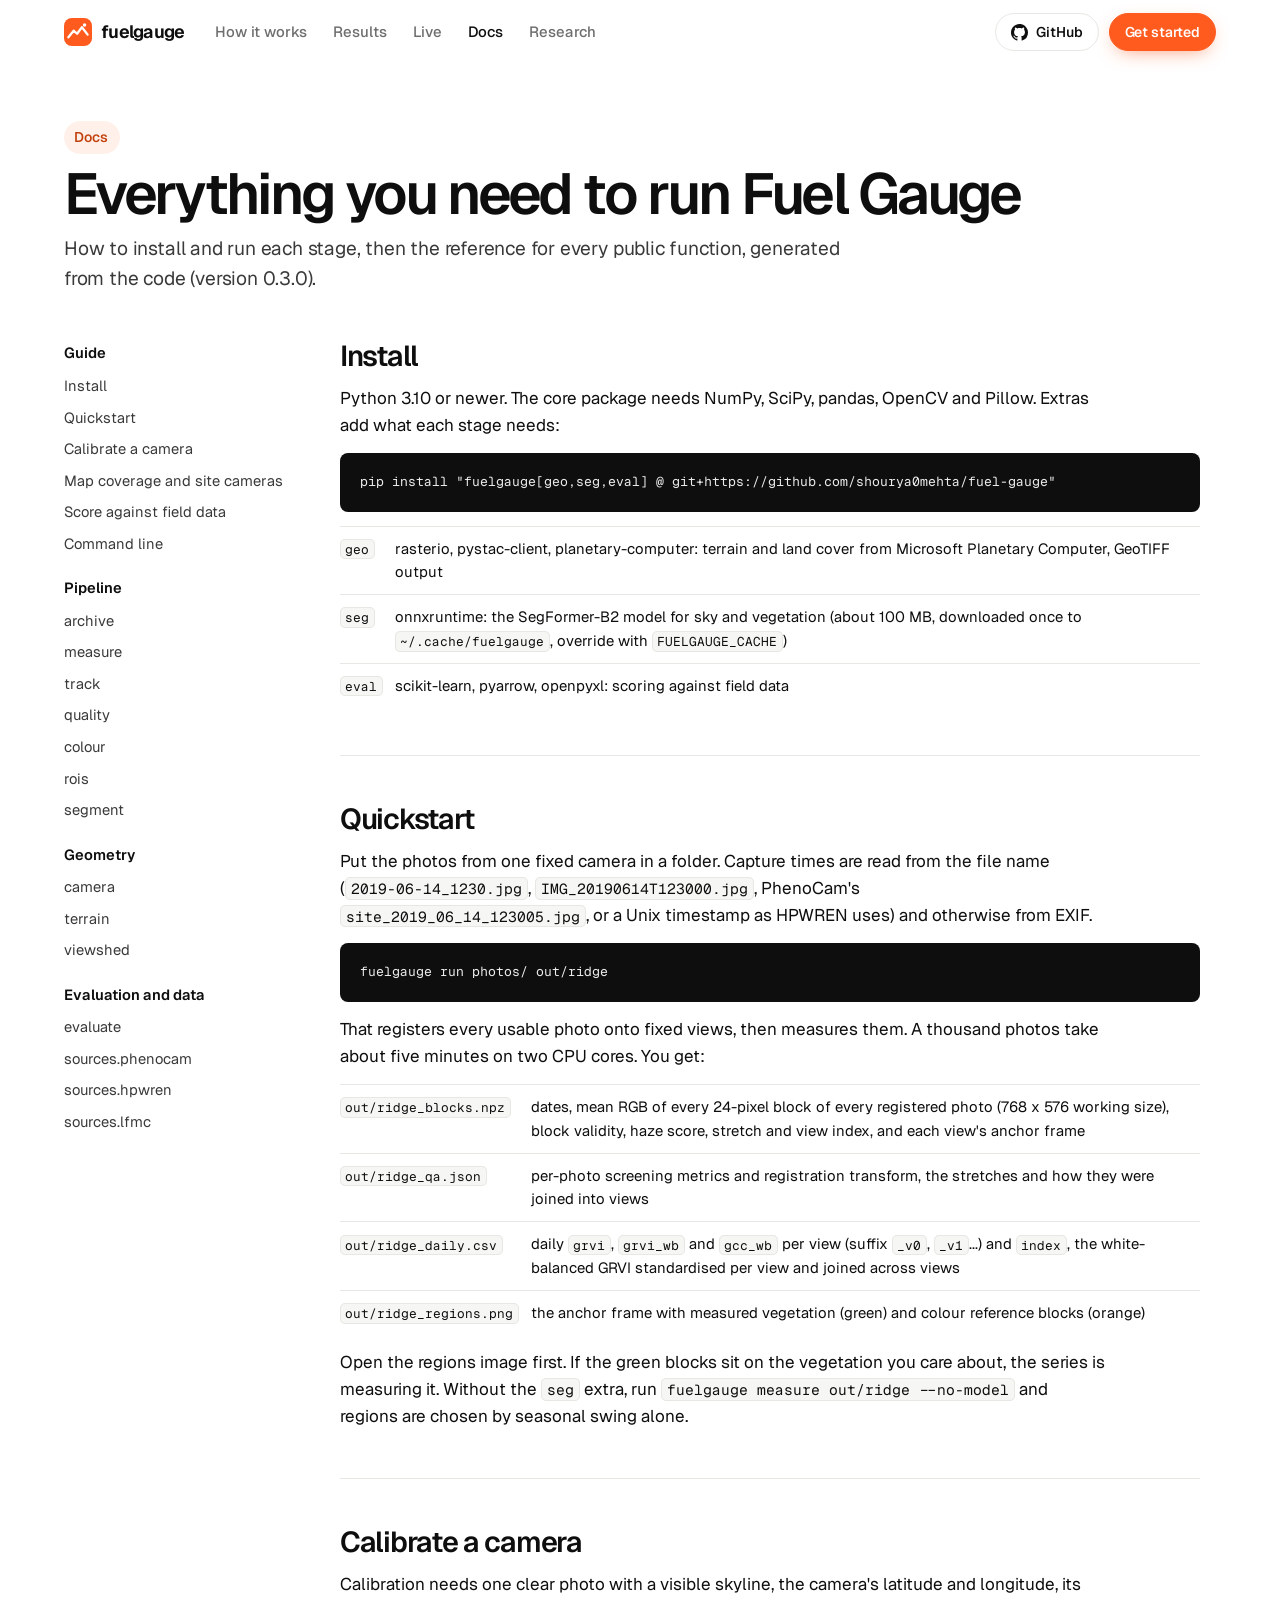
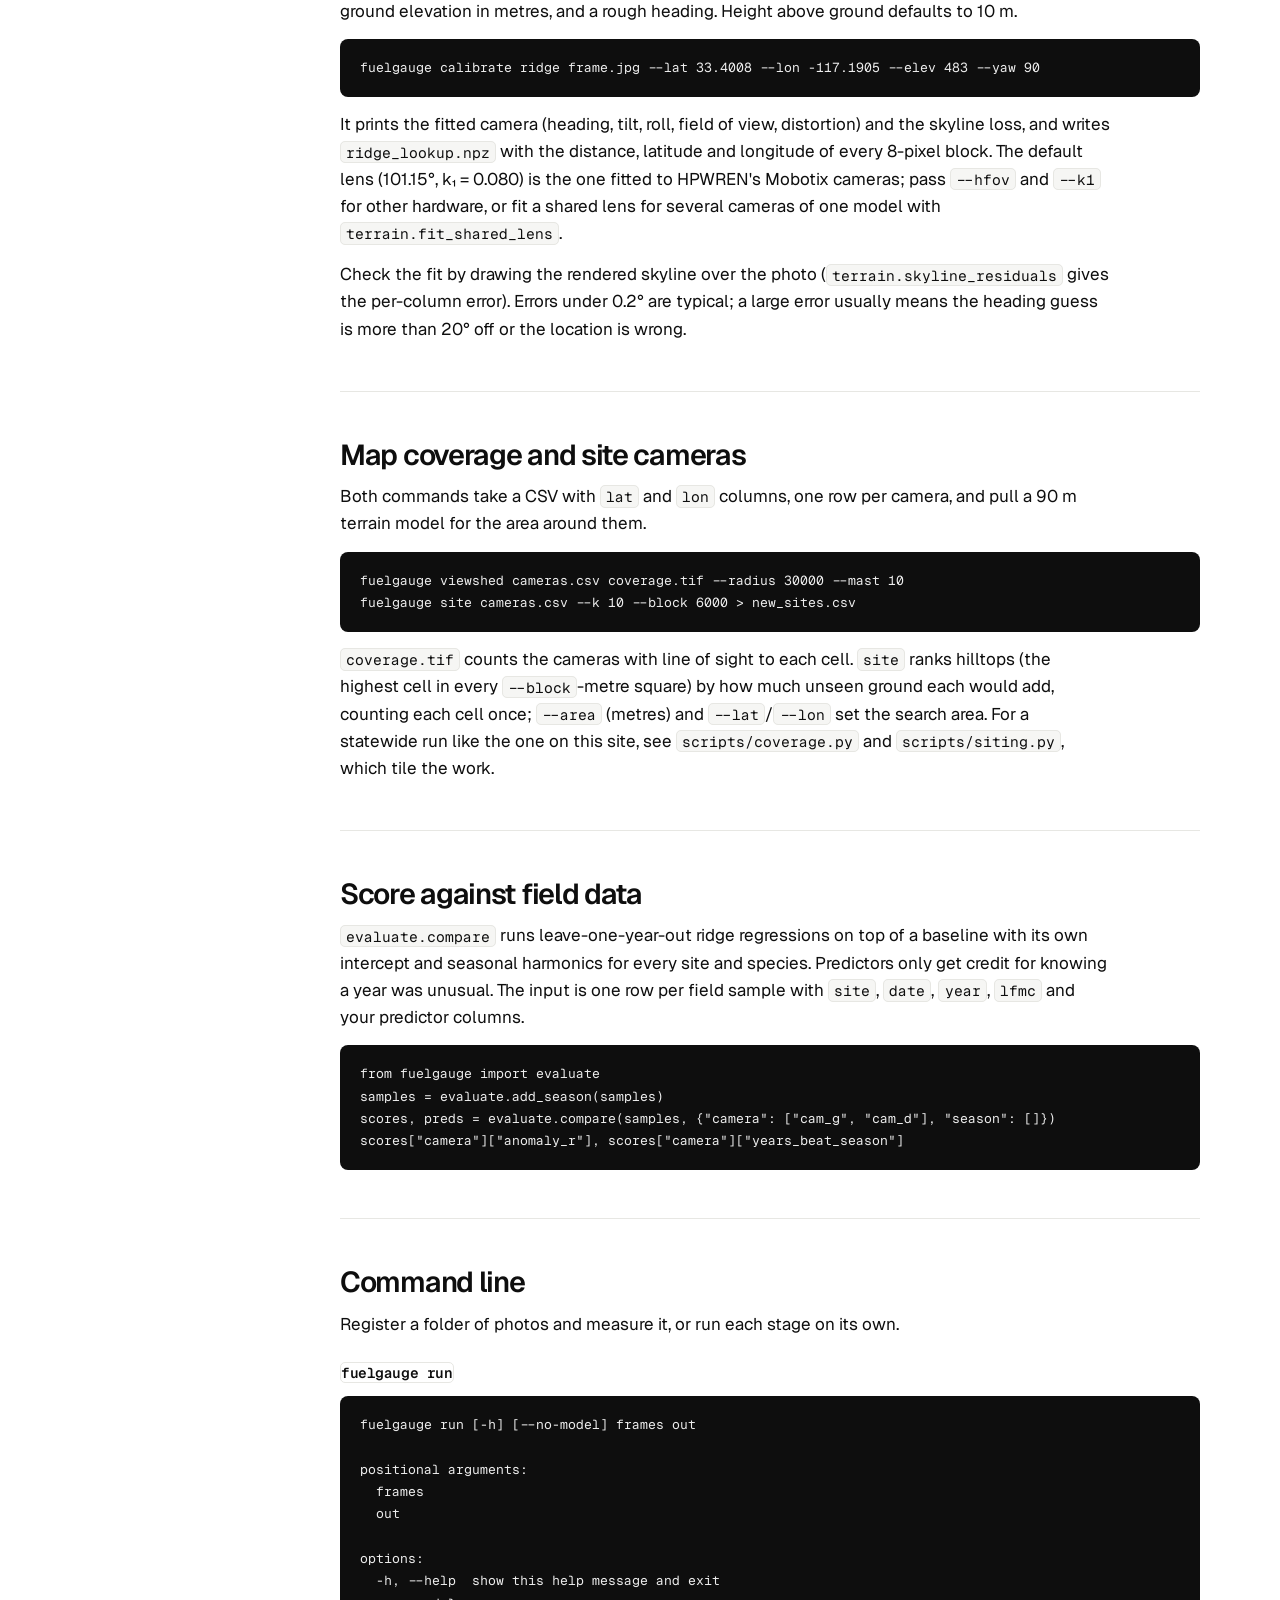
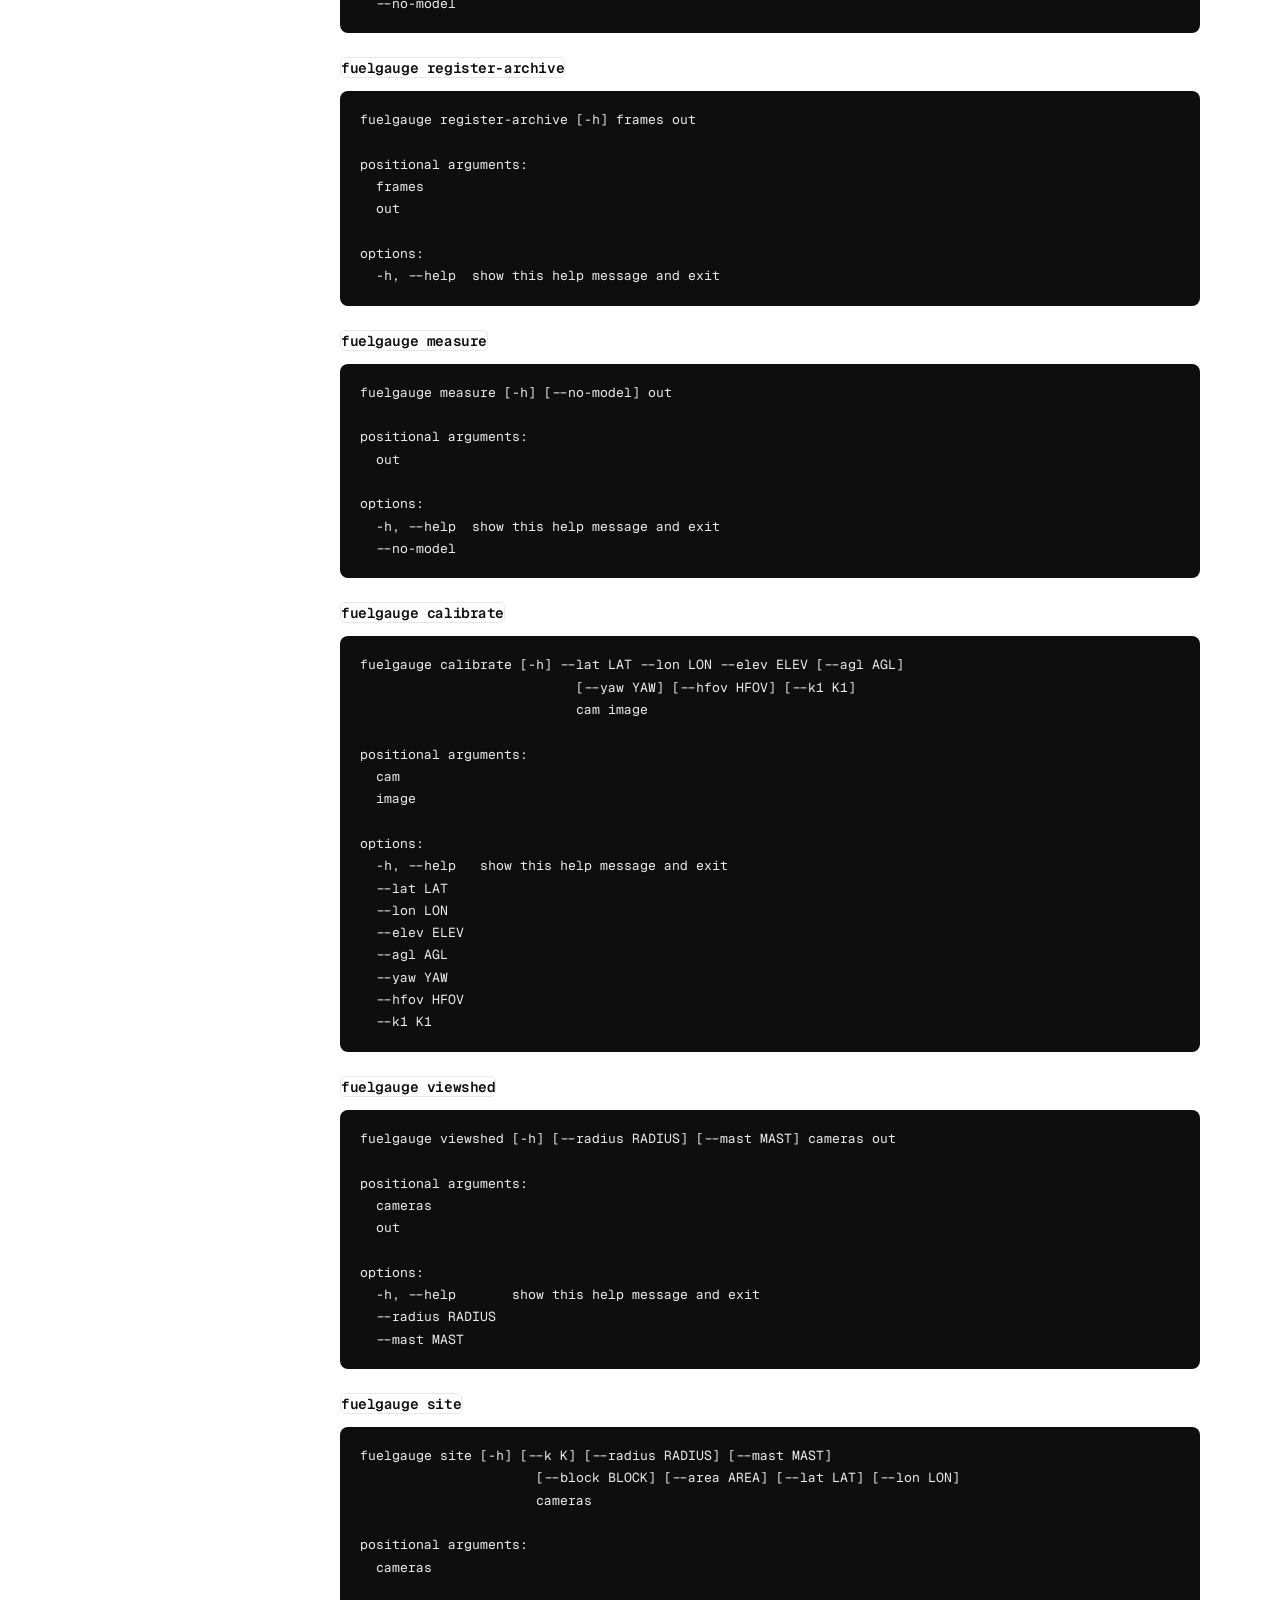
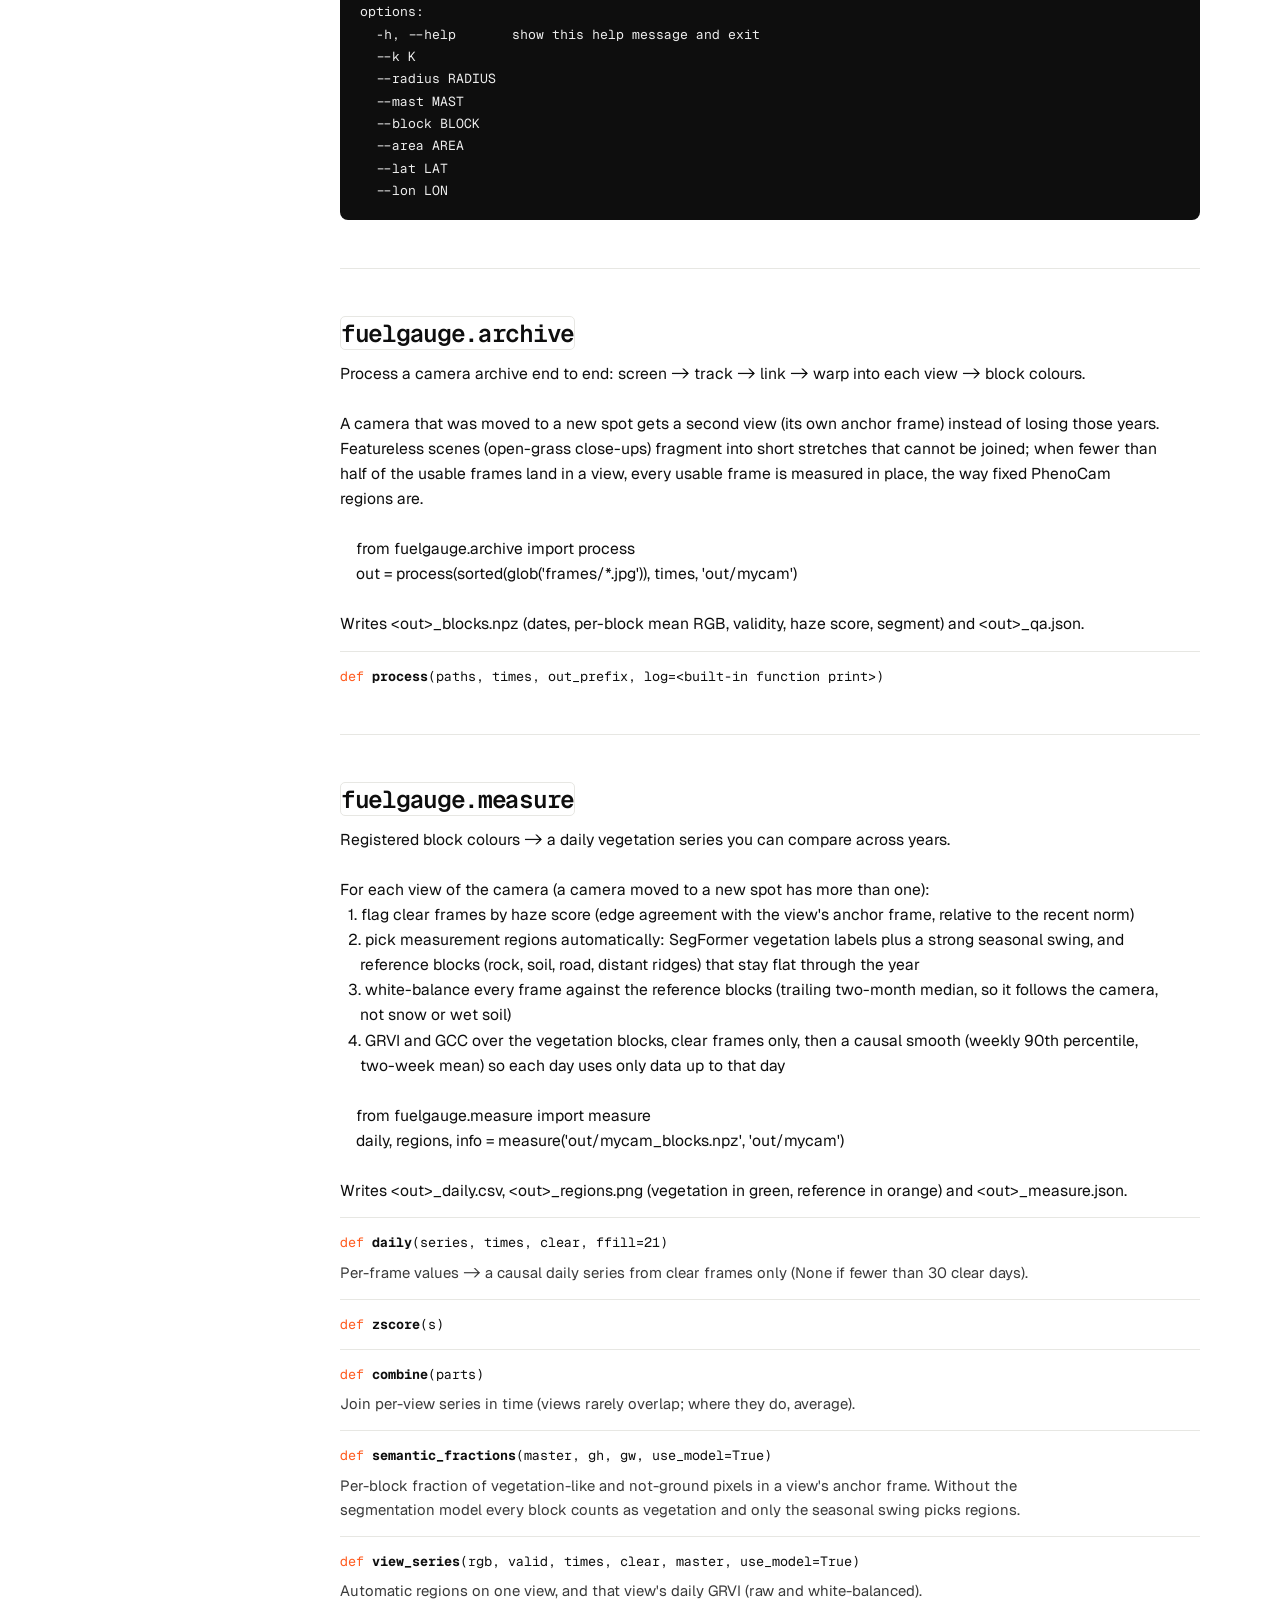
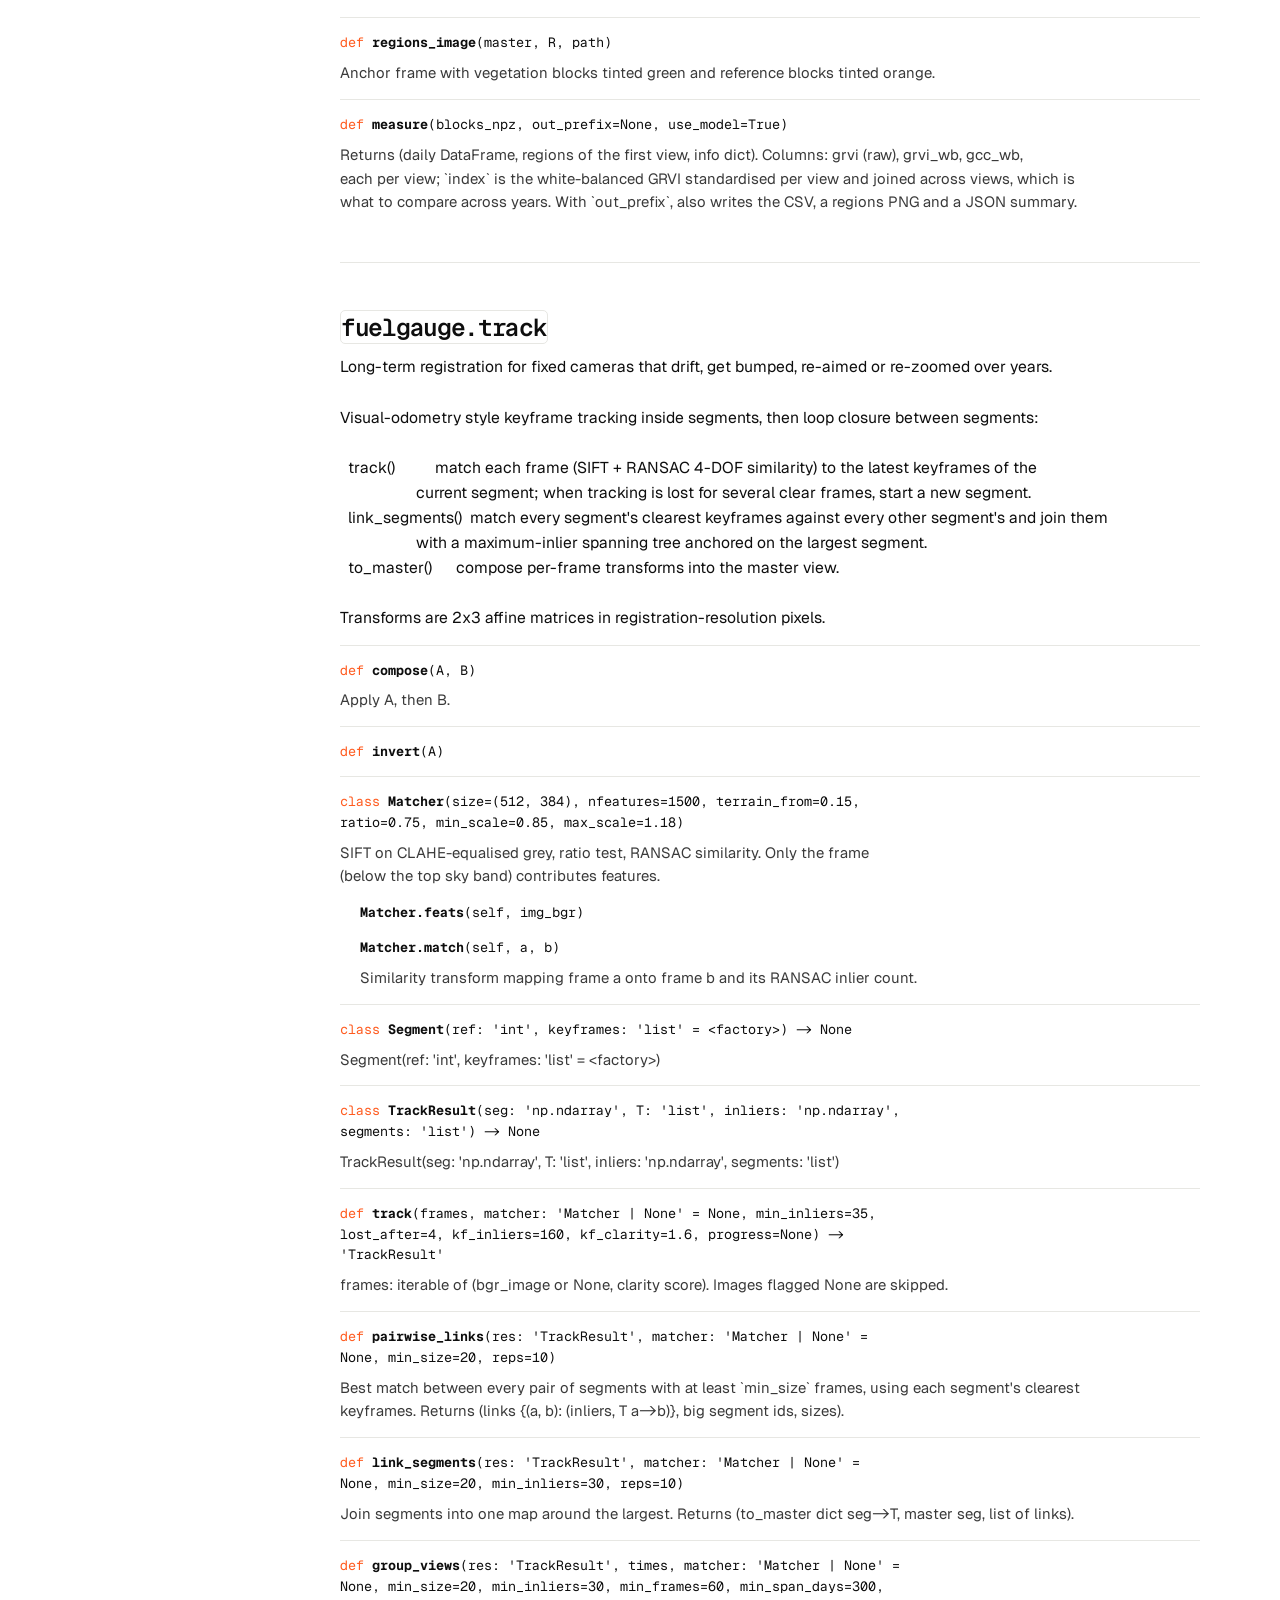
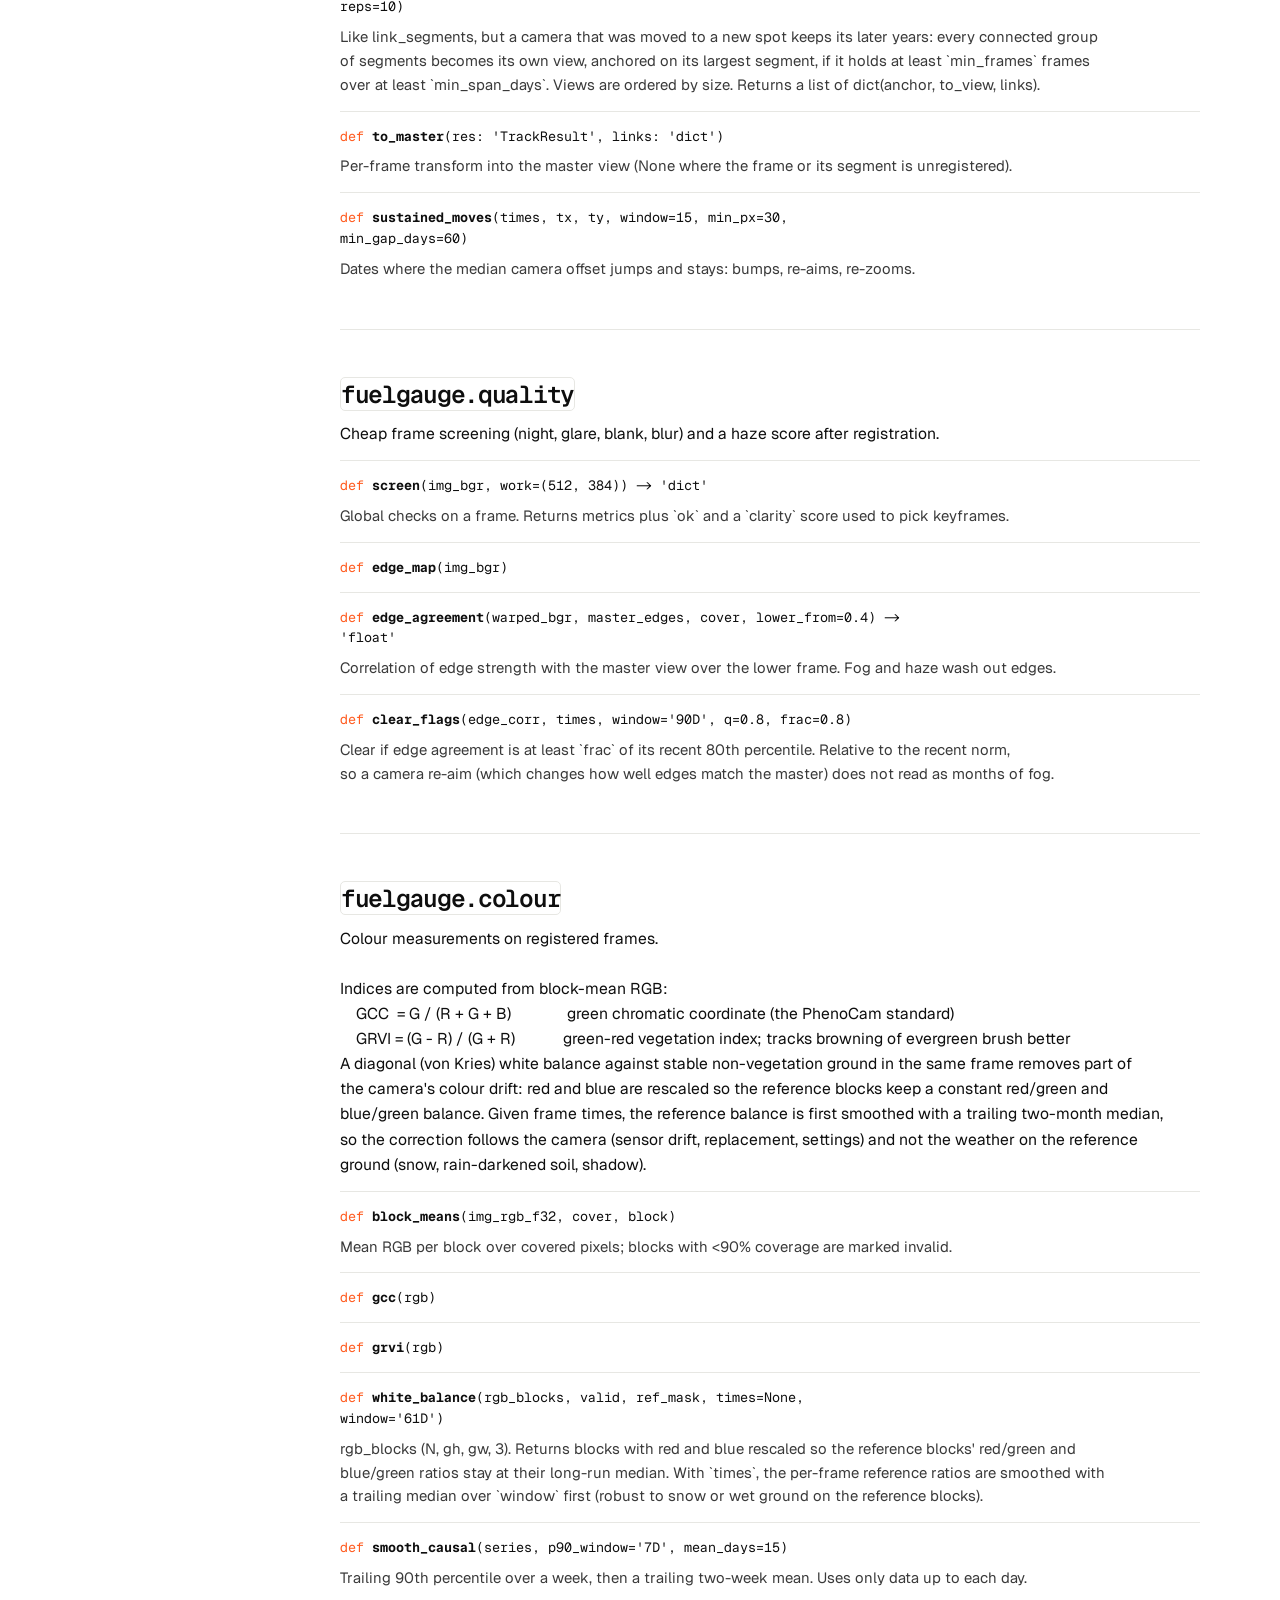
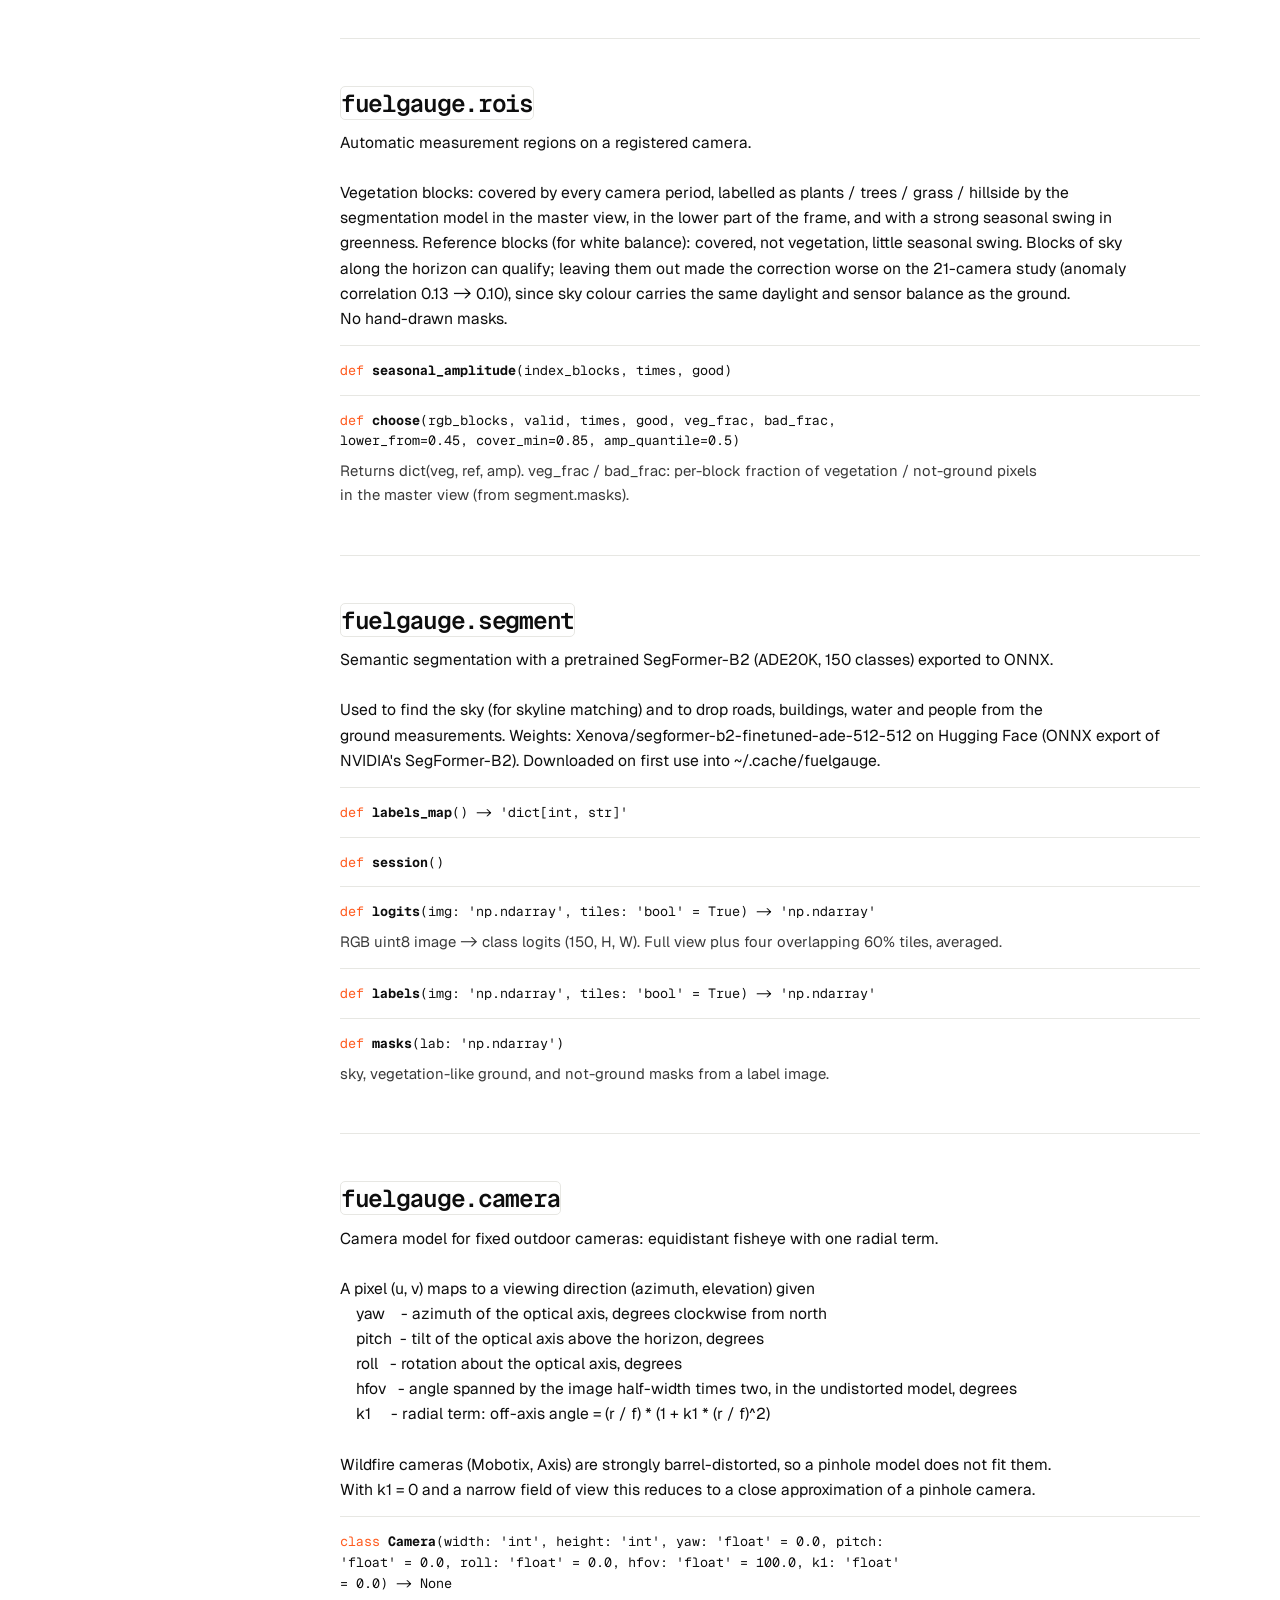
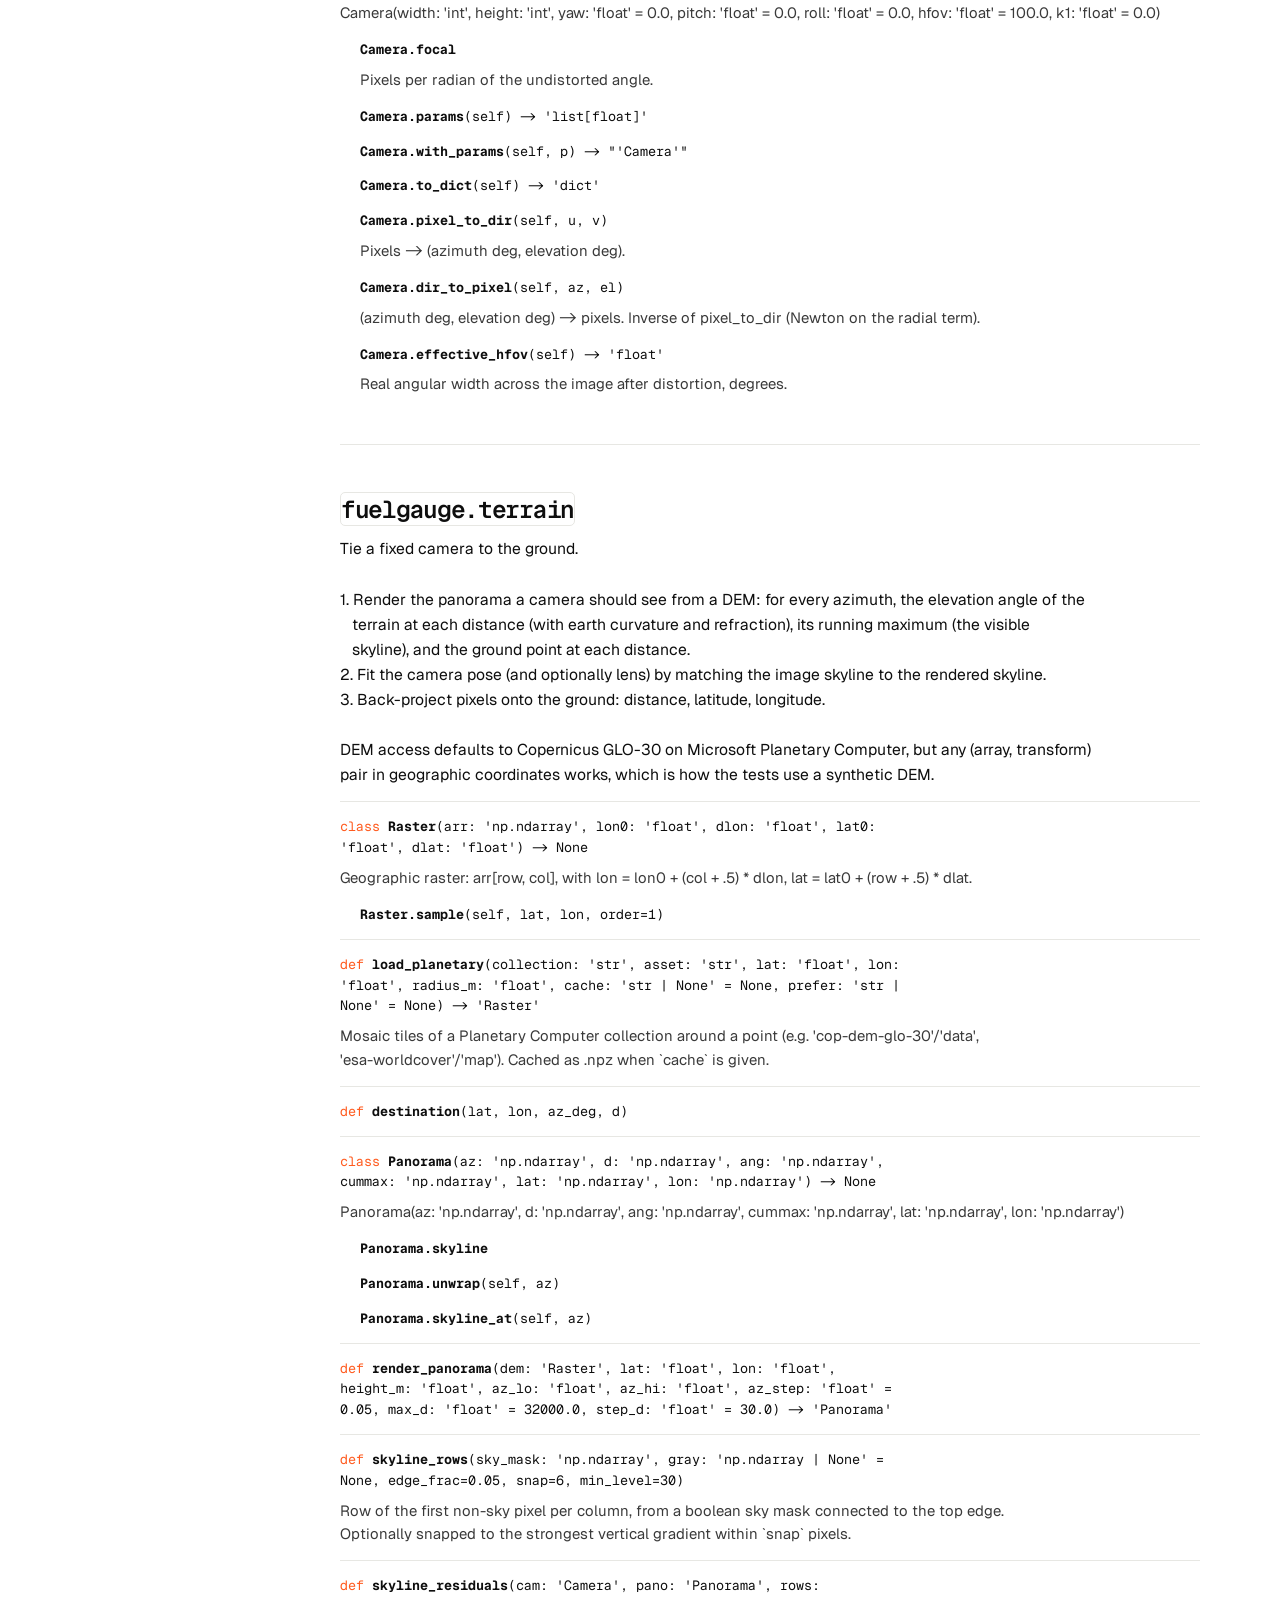
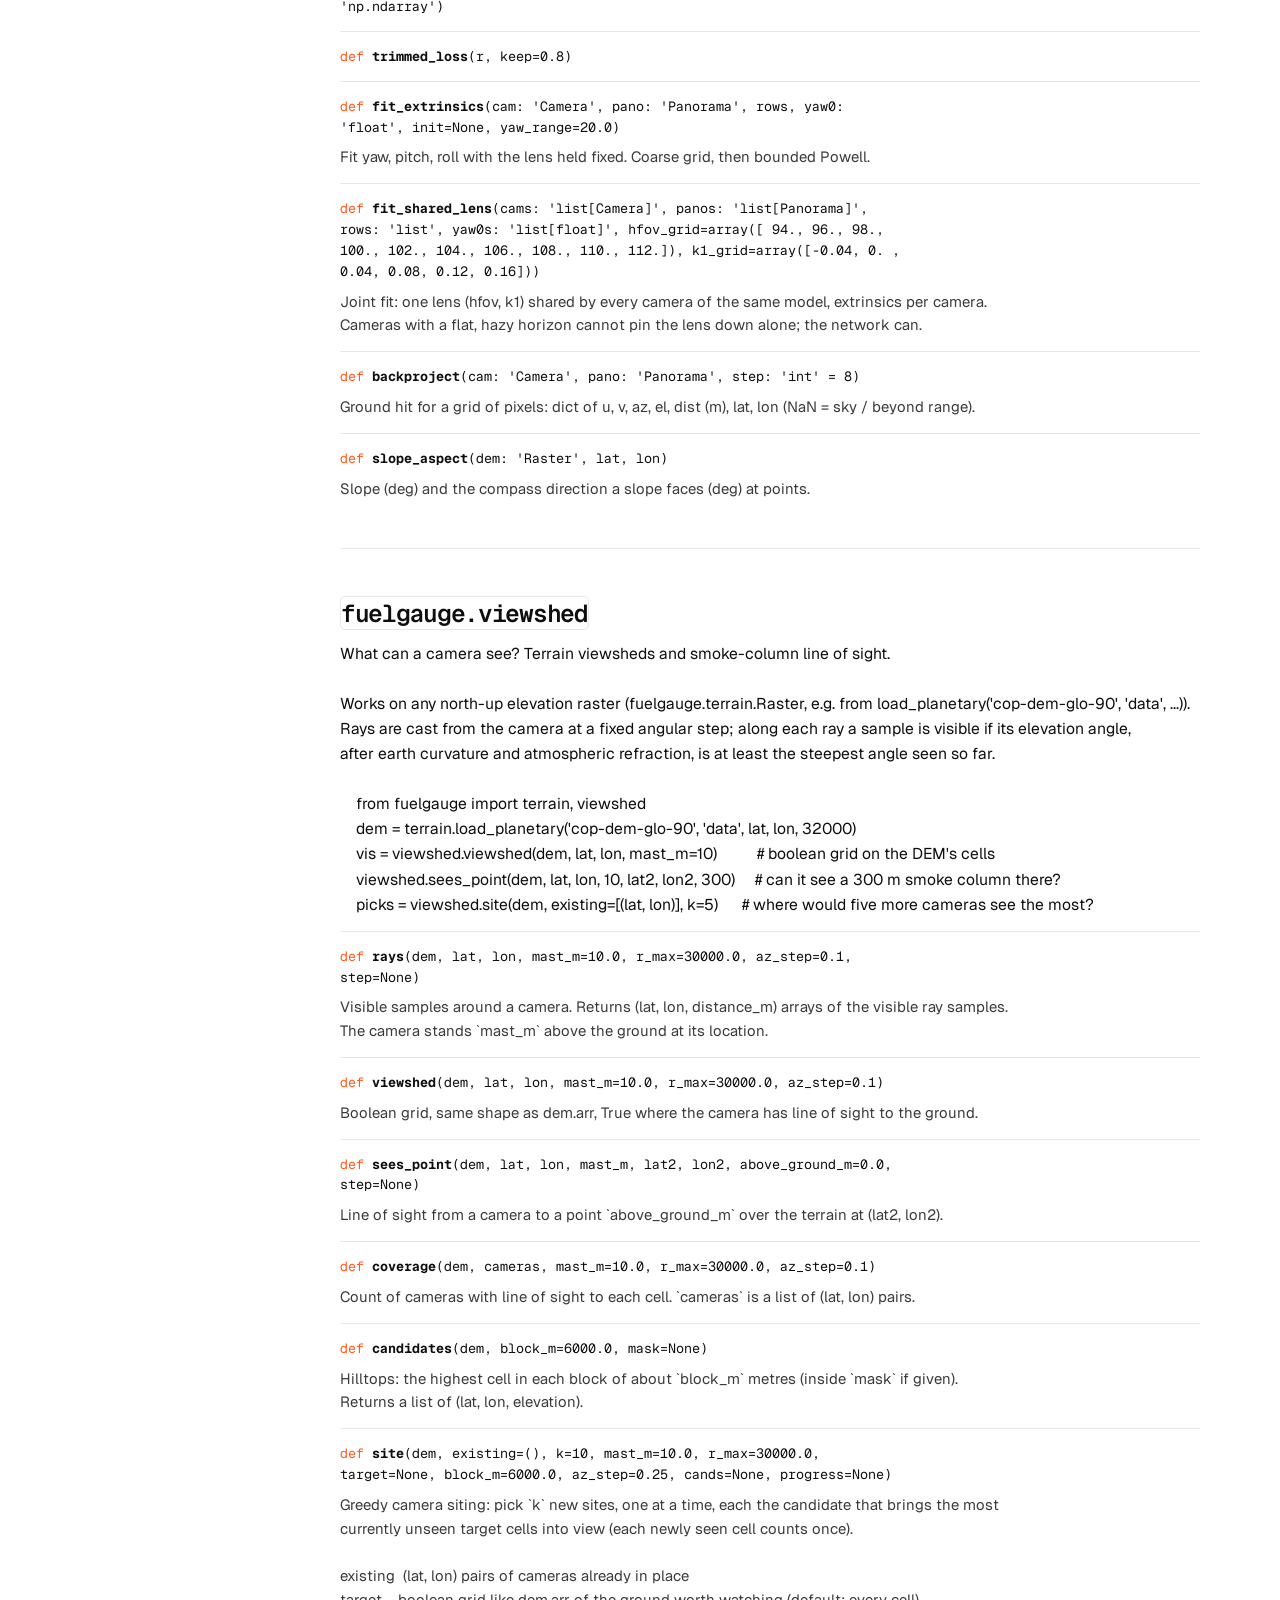
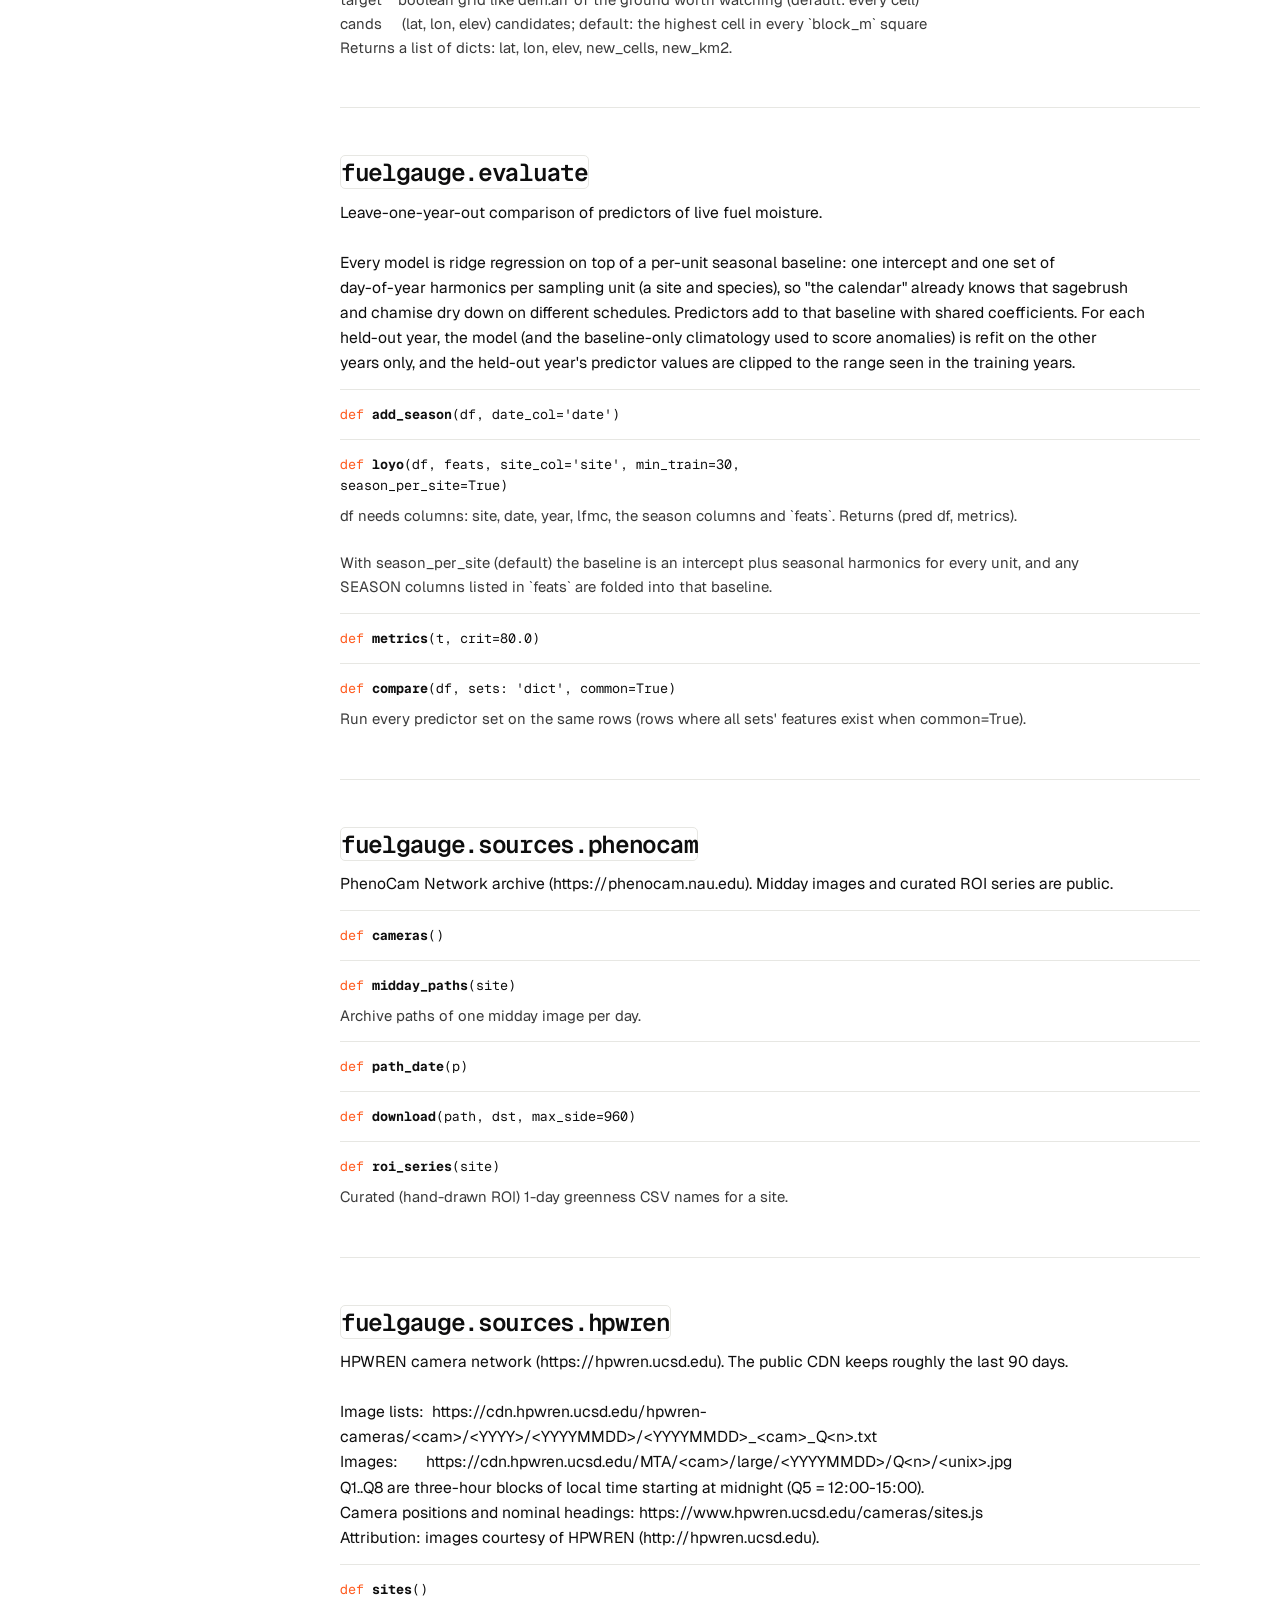
==== commit 2adf1a08: "Rebrand the site: white and orange, Geist, live and animated Landing page rebuilt as a product page:" ====
--- a/docs/docs.html
+++ b/docs/docs.html
@@ -8,19 +8,20 @@
 <meta property="og:title" content="Fuel Gauge">
 <meta property="og:description" content="Turn any fixed camera into a measuring instrument. Open-source Python pipeline for fire lookouts, phenology cameras and webcams.">
 <meta property="og:image" content="assets/live/rm-e-mobo-c_oct.jpg">
-<link rel="icon" href="data:image/svg+xml,%3Csvg xmlns='http://www.w3.org/2000/svg' viewBox='0 0 32 32'%3E%3Crect width='32' height='32' rx='7' fill='%23161B1F'/%3E%3Cpath d='M4 21 L10 14 L14 17 L20 9 L28 18' fill='none' stroke='%23F2541B' stroke-width='3' stroke-linejoin='round' stroke-linecap='round'/%3E%3Cpath d='M4 25 H28' stroke='%23FFFFFF' stroke-opacity='.5' stroke-width='1.5'/%3E%3C/svg%3E">
+<link rel="icon" href="data:image/svg+xml,%3Csvg xmlns='http://www.w3.org/2000/svg' viewBox='0 0 32 32'%3E%3Crect width='32' height='32' rx='9' fill='%23FF5B1F'/%3E%3Cpath d='M5 22 L11 14.5 L15 18 L20.5 10.5 L27 19' fill='none' stroke='%23fff' stroke-width='2.6' stroke-linejoin='round' stroke-linecap='round'/%3E%3Ccircle cx='23.5' cy='8' r='2' fill='%23fff'/%3E%3C/svg%3E">
 <link rel="preconnect" href="https://fonts.googleapis.com">
 <link rel="preconnect" href="https://fonts.gstatic.com" crossorigin>
-<link rel="stylesheet" href="https://fonts.googleapis.com/css2?family=Archivo:wdth,wght@62..125,100..900&family=JetBrains+Mono:wght@400;500&display=swap">
+<link rel="stylesheet" href="https://fonts.googleapis.com/css2?family=Geist:wght@300..800&family=Geist+Mono:wght@400..600&display=swap">
 <link rel="stylesheet" href="site.css">
 <style>
 .docs { display: grid; grid-template-columns: 220px minmax(0, 1fr); gap: 56px; padding-top: 48px; }
 .side { position: sticky; top: 84px; align-self: start; max-height: calc(100vh - 100px); overflow-y: auto; display: grid; gap: 2px; font-size: 0.92rem; padding-bottom: 24px; }
 .side a { text-decoration: none; color: var(--ink-2); padding: 3px 0; }
 .side a:hover { color: var(--ink); }
-.side .grp { font-weight: 650; color: var(--ink); margin: 16px 0 4px; }
+.side .grp { font-weight: 600; color: var(--ink); margin: 16px 0 4px; }
 .side .grp:first-child { margin-top: 0; }
 .content { min-width: 0; max-width: 860px; }
+.content section > * { min-width: 0; }
 .content section { padding-bottom: 48px; margin-bottom: 48px; border-bottom: 1px solid var(--line); display: grid; gap: 14px; }
 .content h2 { font-size: 1.8rem; }
 .content h2 code { font-size: 0.85em; background: none; padding: 0; }
@@ -41,28 +42,33 @@
 </style>
 </head>
 <body>
-<header class="nav">
+<header class="nav" id="nav">
   <div class="wrap">
     <a class="brand" href="./" aria-label="Fuel Gauge home">
-      <svg viewBox="0 0 32 32" aria-hidden="true"><rect width="32" height="32" rx="7" fill="var(--ink)"/><path d="M4 21 L10 14 L14 17 L20 9 L28 18" fill="none" stroke="var(--signal)" stroke-width="3" stroke-linejoin="round" stroke-linecap="round"/><path d="M4 25 H28" stroke="var(--bg)" stroke-opacity=".55" stroke-width="1.5"/></svg>
-      Fuel Gauge
+      <svg viewBox="0 0 32 32" aria-hidden="true"><rect width="32" height="32" rx="9" fill="#FF5B1F"/><path d="M5 22 L11 14.5 L15 18 L20.5 10.5 L27 19" fill="none" stroke="#fff" stroke-width="2.6" stroke-linejoin="round" stroke-linecap="round"/><circle cx="23.5" cy="8" r="2" fill="#fff"/></svg>
+      fuelgauge
     </a>
     <nav aria-label="Main">
-      <a href="./#pipeline">How it works</a>
+      <a href="./#how">How it works</a>
       <a href="./#results">Results</a>
+      <a href="./#live">Live</a>
       <a href="docs.html" aria-current="page">Docs</a>
       <a href="research.html">Research</a>
     </nav>
     <span class="spacer"></span>
-    <a class="btn small" href="https://github.com/shourya0mehta/fuel-gauge">
-      <svg viewBox="0 0 16 16" aria-hidden="true" fill="currentColor"><path d="M8 0C3.58 0 0 3.58 0 8c0 3.54 2.29 6.53 5.47 7.59.4.07.55-.17.55-.38 0-.19-.01-.82-.01-1.49-2.01.37-2.53-.49-2.69-.94-.09-.23-.48-.94-.82-1.13-.28-.15-.68-.52-.01-.53.63-.01 1.08.58 1.23.82.72 1.21 1.87.87 2.33.66.07-.52.28-.87.51-1.07-1.78-.2-3.64-.89-3.64-3.95 0-.87.31-1.59.82-2.15-.08-.2-.36-1.02.08-2.12 0 0 .67-.21 2.2.82.64-.18 1.32-.27 2-.27.68 0 1.36.09 2 .27 1.53-1.04 2.2-.82 2.2-.82.44 1.1.16 1.92.08 2.12.51.56.82 1.27.82 2.15 0 3.07-1.87 3.75-3.65 3.95.29.25.54.73.54 1.48 0 1.07-.01 1.93-.01 2.2 0 .21.15.46.55.38A8.01 8.01 0 0 0 16 8c0-4.42-3.58-8-8-8Z"/></svg>
-      GitHub
-    </a>
+    <div class="actions">
+      <a class="btn small" href="https://github.com/shourya0mehta/fuel-gauge" aria-label="GitHub">
+        <svg viewBox="0 0 16 16" aria-hidden="true" fill="currentColor"><path d="M8 0C3.58 0 0 3.58 0 8c0 3.54 2.29 6.53 5.47 7.59.4.07.55-.17.55-.38 0-.19-.01-.82-.01-1.49-2.01.37-2.53-.49-2.69-.94-.09-.23-.48-.94-.82-1.13-.28-.15-.68-.52-.01-.53.63-.01 1.08.58 1.23.82.72 1.21 1.87.87 2.33.66.07-.52.28-.87.51-1.07-1.78-.2-3.64-.89-3.64-3.95 0-.87.31-1.59.82-2.15-.08-.2-.36-1.02.08-2.12 0 0 .67-.21 2.2.82.64-.18 1.32-.27 2-.27.68 0 1.36.09 2 .27 1.53-1.04 2.2-.82 2.2-.82.44 1.1.16 1.92.08 2.12.51.56.82 1.27.82 2.15 0 3.07-1.87 3.75-3.65 3.95.29.25.54.73.54 1.48 0 1.07-.01 1.93-.01 2.2 0 .21.15.46.55.38A8.01 8.01 0 0 0 16 8c0-4.42-3.58-8-8-8Z"/></svg>
+        <span class="gh-label">GitHub</span>
+      </a>
+      <a class="btn small primary" href="./#start">Get started</a>
+    </div>
   </div>
 </header>
 <main class="wrap">
   <div class="intro">
-    <h1 style="font-size:clamp(2.2rem,4vw,3.2rem)">Documentation</h1>
+    <span class="kicker">Docs</span>
+    <h1 style="font-size:clamp(2.4rem,4.6vw,3.6rem)">Everything you need to run Fuel Gauge</h1>
     <p class="lede">How to install and run each stage, then the reference for every public function, generated from the code (version 0.3.0).</p>
   </div>
   <div class="docs">
@@ -335,13 +341,14 @@
 <footer class="foot">
   <div class="wrap">
     <div>
-      <a class="brand" href="./"><svg viewBox="0 0 32 32" aria-hidden="true"><rect width="32" height="32" rx="7" fill="var(--ink)"/><path d="M4 21 L10 14 L14 17 L20 9 L28 18" fill="none" stroke="var(--signal)" stroke-width="3" stroke-linejoin="round" stroke-linecap="round"/></svg>Fuel Gauge</a>
-      <p style="margin-top:10px;max-width:36ch">Built by Shourya Mehta on public data only. A research tool, not an operational fire-danger product.</p>
+      <a class="brand" href="./"><svg viewBox="0 0 32 32" aria-hidden="true"><rect width="32" height="32" rx="9" fill="#FF5B1F"/><path d="M5 22 L11 14.5 L15 18 L20.5 10.5 L27 19" fill="none" stroke="#fff" stroke-width="2.6" stroke-linejoin="round" stroke-linecap="round"/><circle cx="23.5" cy="8" r="2" fill="#fff"/></svg>fuelgauge</a>
+      <p style="margin-top:12px;max-width:38ch">Open-source perception for the cameras already on every ridge. Built by Shourya Mehta. MIT licensed.</p>
     </div>
-    <div><h4>Product</h4><ul><li><a href="./#pipeline">How it works</a></li><li><a href="./#start">Get started</a></li><li><a href="docs.html">Docs</a></li></ul></div>
+    <div><h4>Product</h4><ul><li><a href="./#how">How it works</a></li><li><a href="./#start">Get started</a></li><li><a href="docs.html">Docs</a></li></ul></div>
     <div><h4>Research</h4><ul><li><a href="research.html#coverage">Statewide coverage</a></li><li><a href="research.html#study">Fuel moisture study</a></li><li><a href="research.html#live">Live network</a></li></ul></div>
     <div><h4>Project</h4><ul><li><a href="https://github.com/shourya0mehta/fuel-gauge">GitHub</a></li><li><a href="https://github.com/shourya0mehta/fuel-gauge/blob/main/CITATION.cff">Cite</a></li><li><a href="research.html#methods">Data credits</a></li></ul></div>
   </div>
 </footer>
+<script>addEventListener("scroll",()=>document.getElementById("nav").classList.toggle("scrolled",scrollY>8),{passive:true});</script>
 </body>
 </html>
--- a/docs/site.css
+++ b/docs/site.css
@@ -1,107 +1,128 @@
-/* Fuel Gauge design system.
-   Survey-instrument look: white sheet, ink, one signal orange used for what the instrument measures
-   (skylines, bearings, the primary action), field green and sky blue for data. Archivo throughout:
-   expanded width for headlines, normal width for reading. Mono only inside code. */
+/* Fuel Gauge brand system.
+   White page, near-black type, one orange (the instrument's signal: skylines, live state, primary actions).
+   Geist for everything, Geist Mono only for code and instrument readouts. */
 :root {
   --bg: #FFFFFF;
-  --bg-2: #F2F4F5;
-  --ink: #161B1F;
-  --ink-2: #3D474F;
-  --slate: #5E6A73;
-  --line: #DCE1E4;
-  --signal: #F2541B;
-  --signal-ink: #FFFFFF;
-  --field: #1F6E50;
+  --bg-2: #F6F6F4;
+  --bg-3: #EEEEEA;
+  --ink: #0E0E0E;
+  --ink-2: #3A3A3A;
+  --slate: #6E6E6E;
+  --line: #E7E7E3;
+  --signal: #FF5B1F;
+  --signal-2: #FF8A57;
+  --signal-soft: #FFF1EA;
+  --signal-ink: #C2410C;
+  --signal-ink-on: #FFFFFF;
+  --field: #1E8C5A;
   --sky: #2C62AE;
-  --code-bg: #161B1F;
-  --code-ink: #E6EBEE;
-  --font: "Archivo", "Helvetica Neue", Arial, system-ui, sans-serif;
-  --mono: "JetBrains Mono", ui-monospace, "SFMono-Regular", Menlo, Consolas, monospace;
+  --code-bg: #0E0E0E;
+  --code-ink: #EDEDED;
+  --font: "Geist", "Inter", "Helvetica Neue", Arial, system-ui, sans-serif;
+  --mono: "Geist Mono", ui-monospace, "SFMono-Regular", Menlo, Consolas, monospace;
   --wrap: 1200px;
-  --radius: 6px;
-}
-@media (prefers-color-scheme: dark) {
-  :root:not([data-theme="light"]) {
-    --bg: #111518; --bg-2: #1A2025; --ink: #E9EDEF; --ink-2: #C3CBD1; --slate: #94A1AA; --line: #2B3339;
-    --signal: #FF6A33; --field: #46A87E; --sky: #6F9FE3; --code-bg: #0B0E10; --code-ink: #E6EBEE; color-scheme: dark;
-  }
-}
-:root[data-theme="dark"] {
-  --bg: #111518; --bg-2: #1A2025; --ink: #E9EDEF; --ink-2: #C3CBD1; --slate: #94A1AA; --line: #2B3339;
-  --signal: #FF6A33; --field: #46A87E; --sky: #6F9FE3; --code-bg: #0B0E10; --code-ink: #E6EBEE; color-scheme: dark;
+  --radius: 14px;
+  --radius-s: 8px;
+  color-scheme: light;
 }
 * { box-sizing: border-box; }
-html { -webkit-text-size-adjust: 100%; scroll-padding-top: 72px; }
+html { -webkit-text-size-adjust: 100%; scroll-padding-top: 84px; scroll-behavior: smooth; }
+@media (prefers-reduced-motion: reduce) { html { scroll-behavior: auto; } }
 body { margin: 0; background: var(--bg); color: var(--ink); font-family: var(--font); font-size: 17px; line-height: 1.6;
-  font-variation-settings: "wdth" 100; -webkit-font-smoothing: antialiased; }
-a { color: inherit; text-decoration-color: color-mix(in srgb, currentColor 35%, transparent); text-underline-offset: 3px; }
+  -webkit-font-smoothing: antialiased; font-feature-settings: "ss01", "cv11"; }
+a { color: inherit; text-decoration-color: color-mix(in srgb, currentColor 30%, transparent); text-underline-offset: 3px; }
 a:hover { text-decoration-color: currentColor; }
-:focus-visible { outline: 2px solid var(--signal); outline-offset: 2px; border-radius: 2px; }
+:focus-visible { outline: 2px solid var(--signal); outline-offset: 3px; border-radius: 4px; }
 img { max-width: 100%; }
+::selection { background: var(--signal); color: #fff; }
 .wrap { max-width: var(--wrap); margin-inline: auto; padding-inline: 24px; }
 @media (max-width: 640px) { .wrap { padding-inline: 16px; } body { font-size: 16px; } }
 
-/* type: expanded headlines, sentence case */
-h1, h2, h3, h4 { margin: 0; font-weight: 700; font-variation-settings: "wdth" 116; letter-spacing: -0.015em; text-wrap: balance; }
-h1 { font-size: clamp(2.5rem, 5.4vw, 4.3rem); line-height: 1.02; letter-spacing: -0.025em; }
-h2 { font-size: clamp(1.9rem, 3.4vw, 2.75rem); line-height: 1.08; }
-h3 { font-size: 1.3rem; line-height: 1.2; }
-h4 { font-size: 1.02rem; line-height: 1.3; font-variation-settings: "wdth" 108; }
+h1, h2, h3, h4 { margin: 0; font-weight: 600; letter-spacing: -0.035em; text-wrap: balance; }
+h1 { font-size: clamp(2.7rem, 6.4vw, 5.4rem); line-height: 0.98; letter-spacing: -0.05em; }
+h2 { font-size: clamp(2rem, 4.2vw, 3.3rem); line-height: 1.02; letter-spacing: -0.045em; }
+h3 { font-size: 1.35rem; line-height: 1.2; letter-spacing: -0.025em; }
+h4 { font-size: 1rem; line-height: 1.3; letter-spacing: -0.01em; }
 p { margin: 0; }
-.lede { font-size: 1.2rem; line-height: 1.55; color: var(--ink-2); max-width: 58ch; }
+.lede { font-size: 1.2rem; line-height: 1.55; color: var(--ink-2); max-width: 60ch; letter-spacing: -0.01em; }
 .muted { color: var(--slate); }
 .small { font-size: 0.88rem; line-height: 1.5; }
 code, pre, kbd { font-family: var(--mono); }
-:not(pre) > code { font-size: 0.86em; background: var(--bg-2); padding: 0.1em 0.35em; border-radius: 4px; }
+:not(pre) > code { font-size: 0.86em; background: var(--bg-2); border: 1px solid var(--line); padding: 0.05em 0.35em; border-radius: 5px; }
+
+/* live dot */
+.pulse { position: relative; display: inline-block; width: 8px; height: 8px; border-radius: 50%; background: var(--signal); flex: none; }
+.pulse::after { content: ""; position: absolute; inset: -4px; border-radius: 50%; border: 2px solid var(--signal); opacity: 0; animation: ping 1.8s cubic-bezier(0, 0, .2, 1) infinite; }
+@keyframes ping { 0% { transform: scale(.5); opacity: .9; } 80%, 100% { transform: scale(1.9); opacity: 0; } }
+
+/* announcement bar */
+.announce { background: var(--ink); color: #fff; font-size: 0.86rem; }
+.announce a { display: flex; justify-content: center; align-items: center; gap: 10px; padding: 9px 16px; text-decoration: none; }
+.announce b { font-weight: 600; }
+.announce span.go { color: var(--signal-2); }
 
 /* nav */
-.nav { position: sticky; top: 0; z-index: 20; background: color-mix(in srgb, var(--bg) 88%, transparent); backdrop-filter: blur(10px);
-  border-bottom: 1px solid var(--line); }
-.nav .wrap { display: flex; align-items: center; gap: 28px; height: 60px; }
-.brand { display: inline-flex; align-items: center; gap: 10px; text-decoration: none; font-weight: 700; font-variation-settings: "wdth" 118; font-size: 1.05rem; letter-spacing: -0.01em; }
-.brand svg { width: 26px; height: 26px; }
-.nav nav { display: flex; gap: 22px; margin-left: 8px; }
-.nav nav a { text-decoration: none; color: var(--ink-2); font-size: 0.95rem; }
+.nav { position: sticky; top: 0; z-index: 30; background: color-mix(in srgb, var(--bg) 82%, transparent); backdrop-filter: saturate(1.4) blur(12px);
+  border-bottom: 1px solid transparent; transition: border-color .2s; }
+.nav.scrolled { border-bottom-color: var(--line); }
+.nav .wrap { display: flex; align-items: center; gap: 30px; height: 64px; }
+.brand { display: inline-flex; align-items: center; gap: 9px; text-decoration: none; font-weight: 650; font-size: 1.12rem; letter-spacing: -0.04em; }
+.brand svg { width: 28px; height: 28px; flex: none; }
+.nav nav { display: flex; gap: 26px; }
+.nav nav a { text-decoration: none; color: var(--slate); font-size: 0.93rem; font-weight: 500; }
 .nav nav a:hover, .nav nav a[aria-current="page"] { color: var(--ink); }
 .nav .spacer { flex: 1; }
-@media (max-width: 760px) { .nav nav { display: none; } }
+.nav .actions { display: flex; gap: 10px; align-items: center; }
+@media (max-width: 860px) { .nav nav { display: none; } .nav .gh-label { display: none; } }
 
 /* buttons */
-.btn { display: inline-flex; align-items: center; gap: 8px; height: 44px; padding: 0 18px; border-radius: var(--radius); border: 1px solid var(--line);
-  background: var(--bg); color: var(--ink); font: inherit; font-size: 0.95rem; font-weight: 600; text-decoration: none; cursor: pointer; white-space: nowrap; }
-.btn:hover { border-color: var(--slate); }
-.btn.primary { background: var(--signal); border-color: var(--signal); color: var(--signal-ink); }
-.btn.primary:hover { filter: brightness(1.06); }
-.btn.small { height: 36px; padding: 0 14px; font-size: 0.88rem; }
-.btn svg { width: 18px; height: 18px; }
+.btn { display: inline-flex; align-items: center; justify-content: center; gap: 8px; height: 46px; padding: 0 20px; border-radius: 999px; border: 1px solid var(--line);
+  background: var(--bg); color: var(--ink); font: inherit; font-size: 0.95rem; font-weight: 550; letter-spacing: -0.01em; text-decoration: none; cursor: pointer; white-space: nowrap;
+  transition: transform .15s ease, background-color .15s, border-color .15s, box-shadow .15s; }
+.btn:hover { border-color: var(--ink); }
+.btn:active { transform: translateY(1px); }
+.btn.primary { background: var(--signal); border-color: var(--signal); color: #fff; box-shadow: 0 6px 20px -8px rgba(255, 91, 31, .7); }
+.btn.primary:hover { background: #F24E12; border-color: #F24E12; box-shadow: 0 10px 26px -8px rgba(255, 91, 31, .8); }
+.btn.dark { background: var(--ink); border-color: var(--ink); color: #fff; }
+.btn.dark:hover { background: #2A2A2A; }
+.btn.small { height: 38px; padding: 0 15px; font-size: 0.88rem; }
+.btn svg { width: 17px; height: 17px; }
+.btn .arr { transition: transform .15s; }
+.btn:hover .arr { transform: translateX(3px); }
 
-/* install command */
-.install { display: flex; align-items: center; gap: 0; border: 1px solid var(--line); border-radius: var(--radius); background: var(--bg-2);
-  max-width: 100%; overflow: hidden; }
-.install code { flex: 1; min-width: 0; padding: 0 14px; font-size: 0.86rem; white-space: nowrap; overflow-x: auto; background: none; line-height: 44px; }
-.install code .p { color: var(--slate); user-select: none; }
-.install button { border: 0; border-left: 1px solid var(--line); background: transparent; color: var(--ink); height: 44px; padding: 0 14px; font: inherit; font-size: 0.86rem; font-weight: 600; cursor: pointer; }
-.install button:hover { background: var(--bg); }
+/* install chip */
+.install { display: inline-flex; align-items: center; border: 1px solid var(--line); border-radius: 999px; background: var(--bg); max-width: 100%; overflow: hidden; }
+.install code { min-width: 0; padding: 0 6px 0 18px; font-size: 0.82rem; white-space: nowrap; overflow-x: auto; background: none; border: 0; line-height: 42px; scrollbar-width: none; }
+.install code .p { color: var(--signal); user-select: none; }
+.install button { border: 0; border-left: 1px solid var(--line); background: transparent; color: var(--ink); height: 42px; padding: 0 16px; font: inherit; font-size: 0.84rem; font-weight: 550; cursor: pointer; }
+.install button:hover { background: var(--bg-2); }
 
-/* code blocks */
-pre.code { margin: 0; background: var(--code-bg); color: var(--code-ink); border-radius: var(--radius); padding: 18px 20px; overflow-x: auto;
-  font-size: 0.84rem; line-height: 1.65; }
-pre.code .c { color: #8B98A1; }
-pre.code .k { color: #FF8A5C; }
-pre.code .s { color: #9FD3A8; }
+/* code */
+pre.code { margin: 0; background: var(--code-bg); color: var(--code-ink); border-radius: var(--radius-s); padding: 18px 20px; overflow-x: auto; font-size: 0.82rem; line-height: 1.7; }
+pre.code .c { color: #7D7D7D; }
+pre.code .k { color: var(--signal-2); }
+pre.code .s { color: #FFD3BD; }
 
 /* sections */
-.section { padding-block: 96px 0; }
-.section-head { display: grid; gap: 14px; max-width: 760px; margin-bottom: 40px; }
-.rule { border: 0; border-top: 1px solid var(--line); margin: 0; }
+.section { padding-block: 120px 0; }
+.section-head { display: grid; gap: 16px; max-width: 780px; margin-bottom: 48px; }
+.section-head.center { margin-inline: auto; text-align: center; justify-items: center; }
+.kicker { display: inline-flex; align-items: center; gap: 8px; font-size: 0.88rem; font-weight: 550; color: var(--signal-ink); background: var(--signal-soft);
+  border-radius: 999px; padding: 5px 12px 5px 10px; justify-self: start; }
+.section-head.center .kicker { justify-self: center; }
+
+/* reveal: one gentle rise for content as it arrives; nothing moves with reduced motion */
+.reveal { opacity: 0; transform: translateY(18px); transition: opacity .7s ease, transform .7s cubic-bezier(.2, .7, .2, 1); }
+.reveal.in { opacity: 1; transform: none; }
+@media (prefers-reduced-motion: reduce) { .reveal { opacity: 1; transform: none; transition: none; } }
 
 /* footer */
-.foot { margin-top: 120px; border-top: 1px solid var(--line); padding-block: 36px 56px; font-size: 0.9rem; color: var(--slate); }
-.foot .wrap { display: grid; grid-template-columns: minmax(0, 1.4fr) repeat(3, minmax(0, 1fr)); gap: 28px; }
-.foot h4 { color: var(--ink); margin-bottom: 8px; }
-.foot ul { list-style: none; margin: 0; padding: 0; display: grid; gap: 6px; }
+.foot { margin-top: 0; border-top: 1px solid var(--line); padding-block: 48px 64px; font-size: 0.9rem; color: var(--slate); }
+.foot .wrap { display: grid; grid-template-columns: minmax(0, 1.5fr) repeat(3, minmax(0, 1fr)); gap: 32px; }
+.foot h4 { color: var(--ink); margin-bottom: 10px; font-size: 0.92rem; }
+.foot ul { list-style: none; margin: 0; padding: 0; display: grid; gap: 7px; }
 .foot a { text-decoration: none; }
 .foot a:hover { color: var(--ink); }
 @media (max-width: 760px) { .foot .wrap { grid-template-columns: minmax(0, 1fr) minmax(0, 1fr); } }
 
-@media (prefers-reduced-motion: reduce) { * { animation: none !important; transition: none !important; } }
+@media (prefers-reduced-motion: reduce) { *, *::before, *::after { animation: none !important; transition: none !important; } }
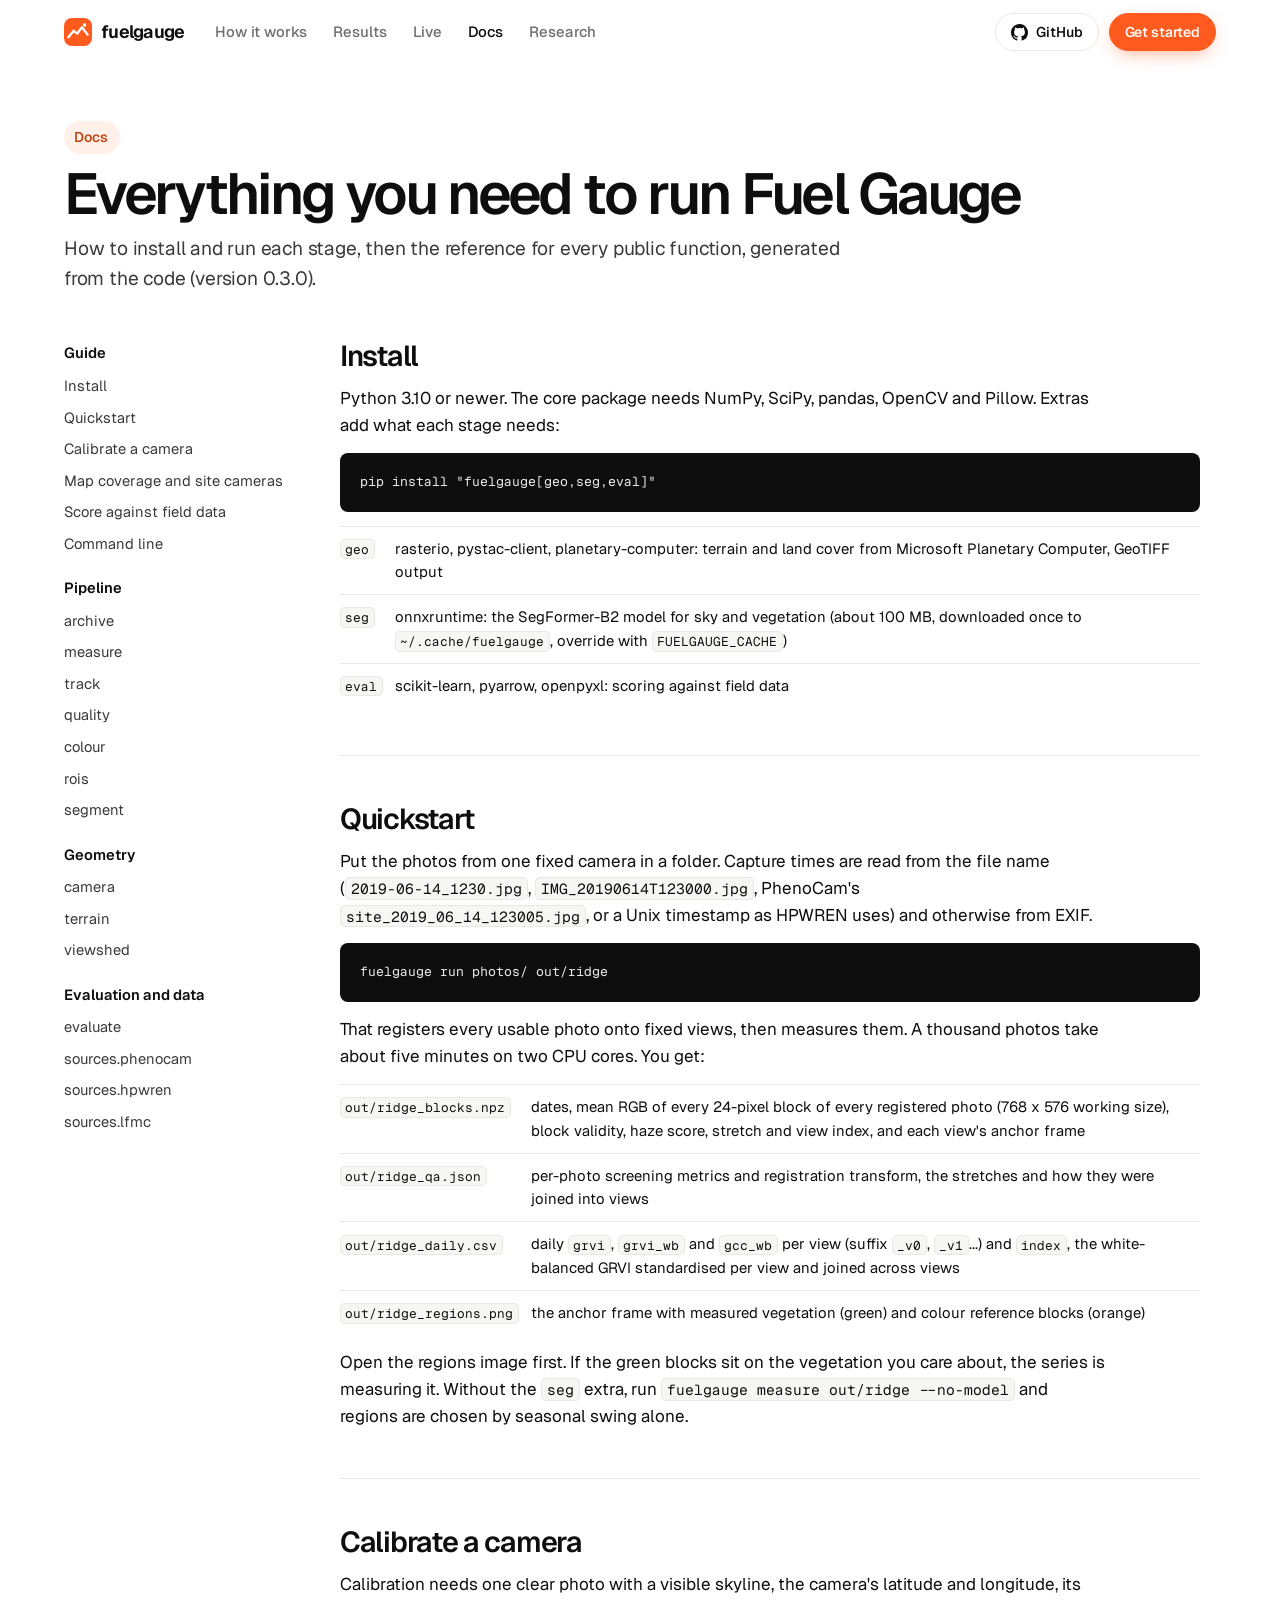
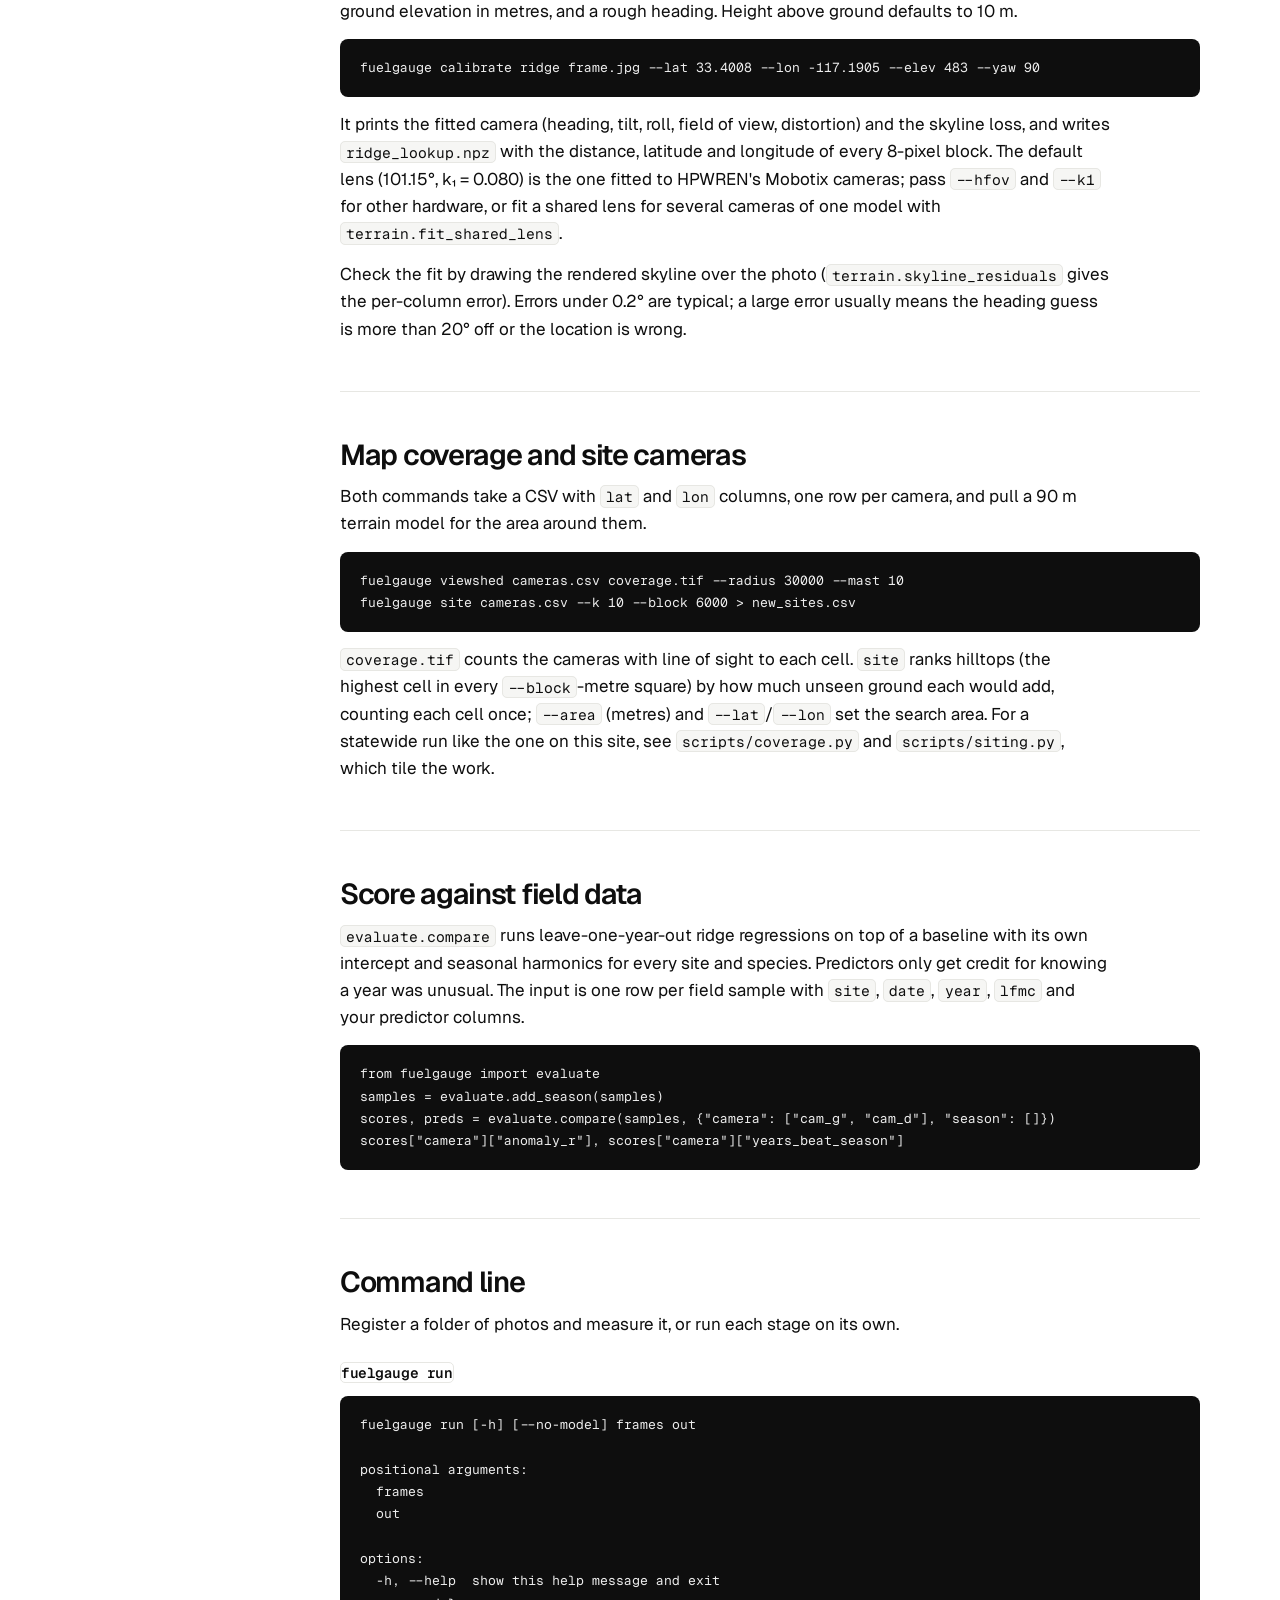
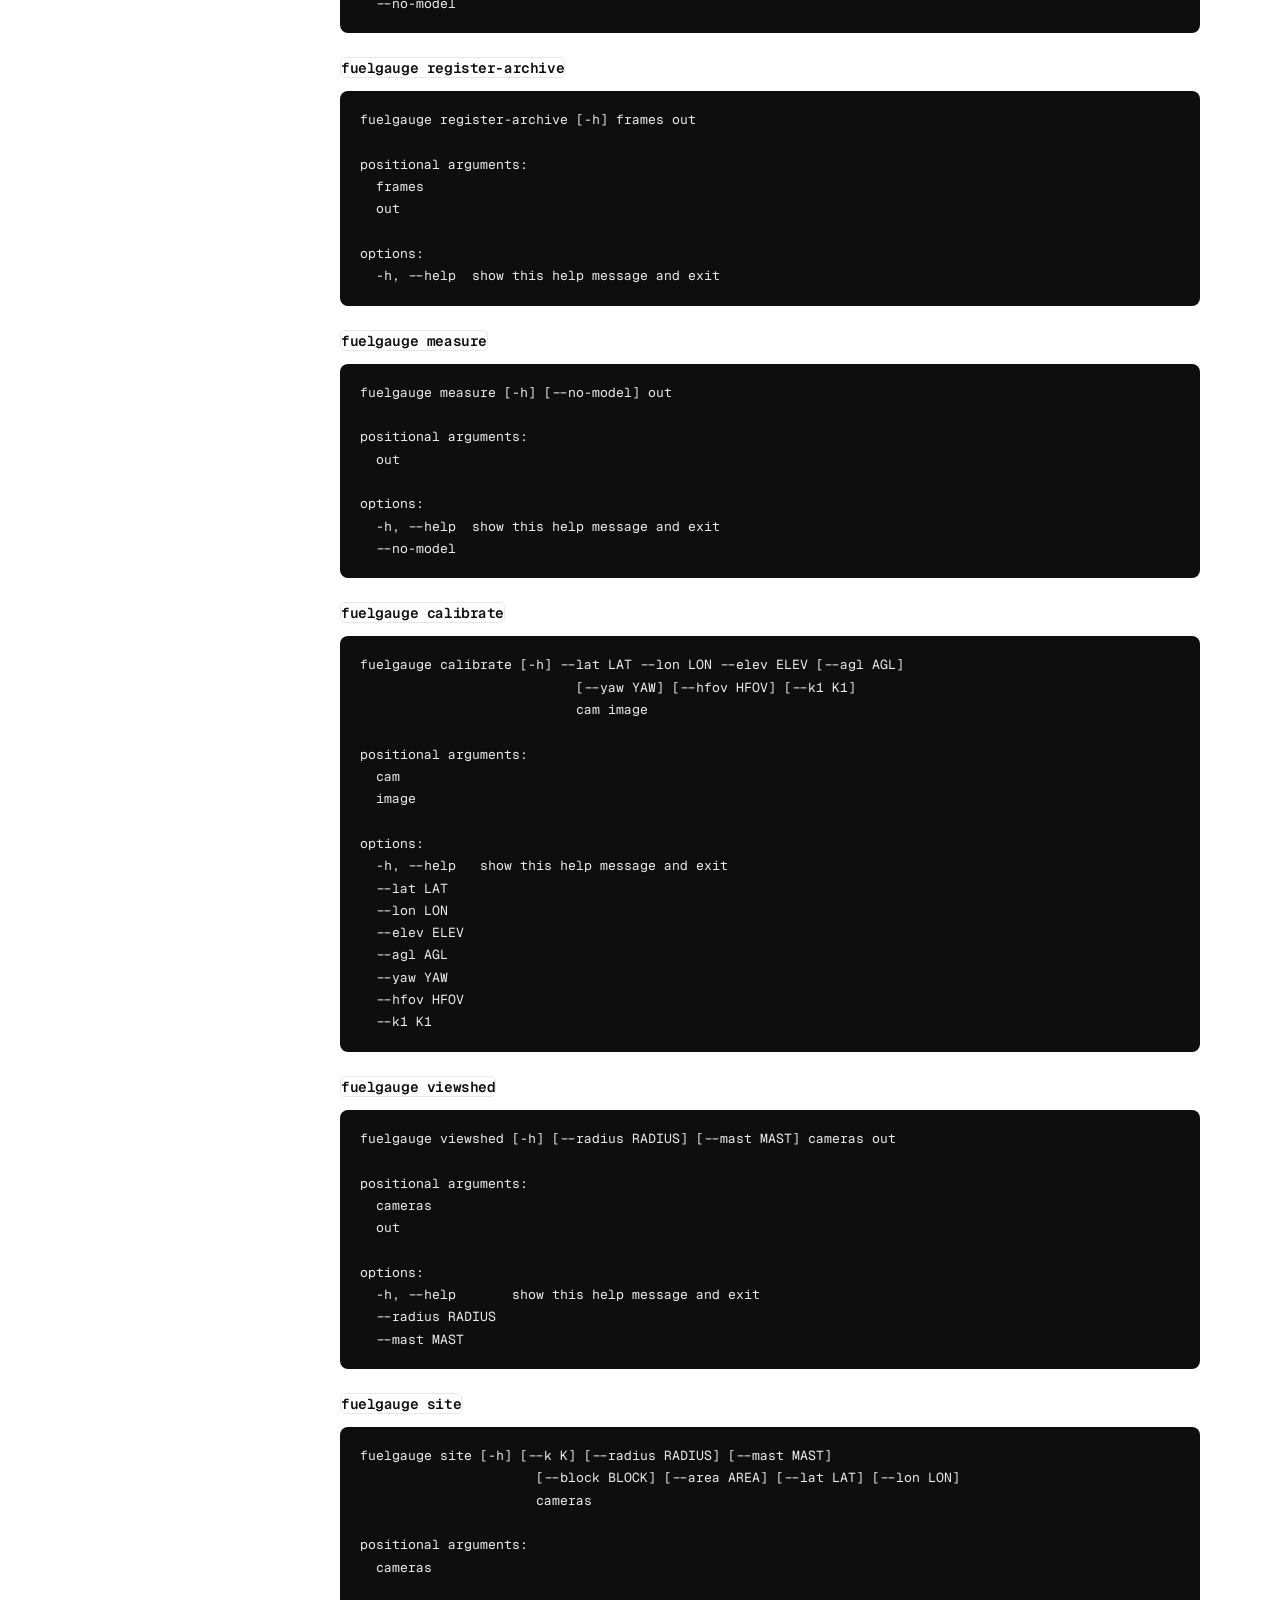
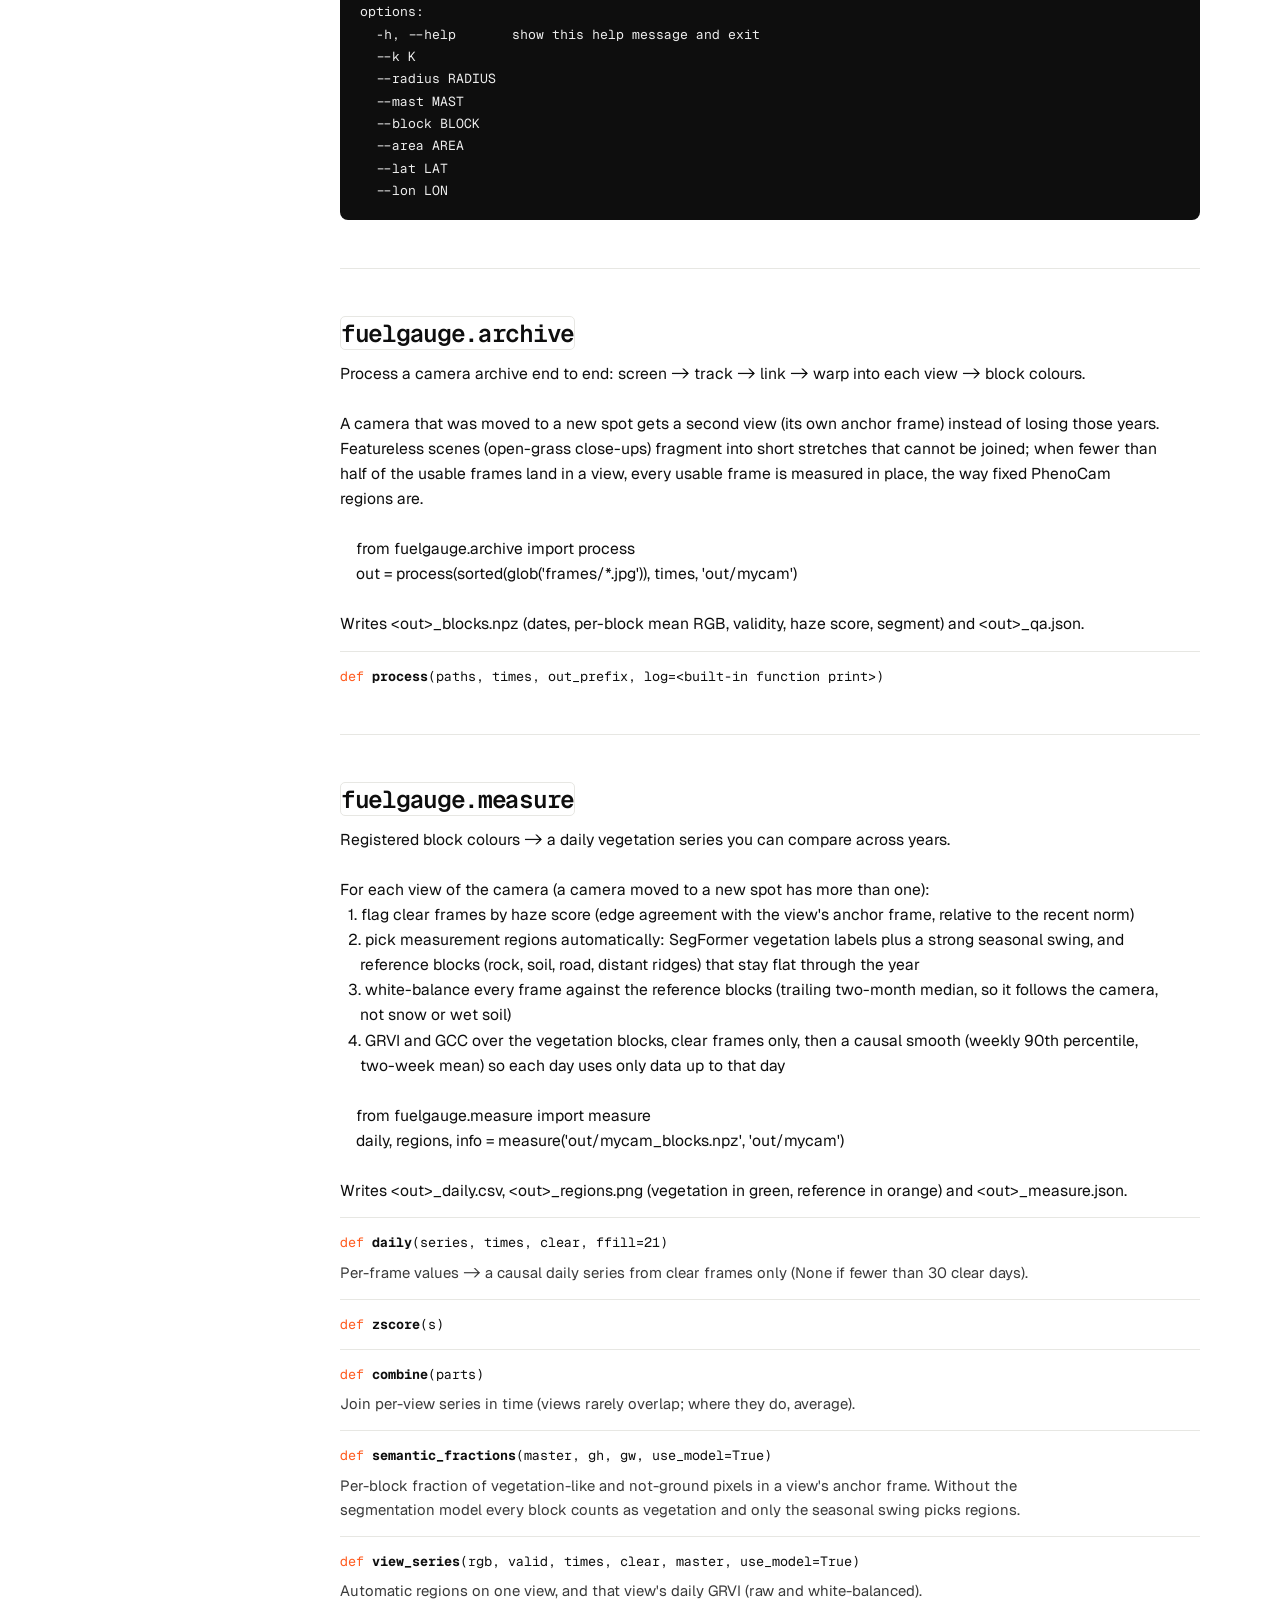
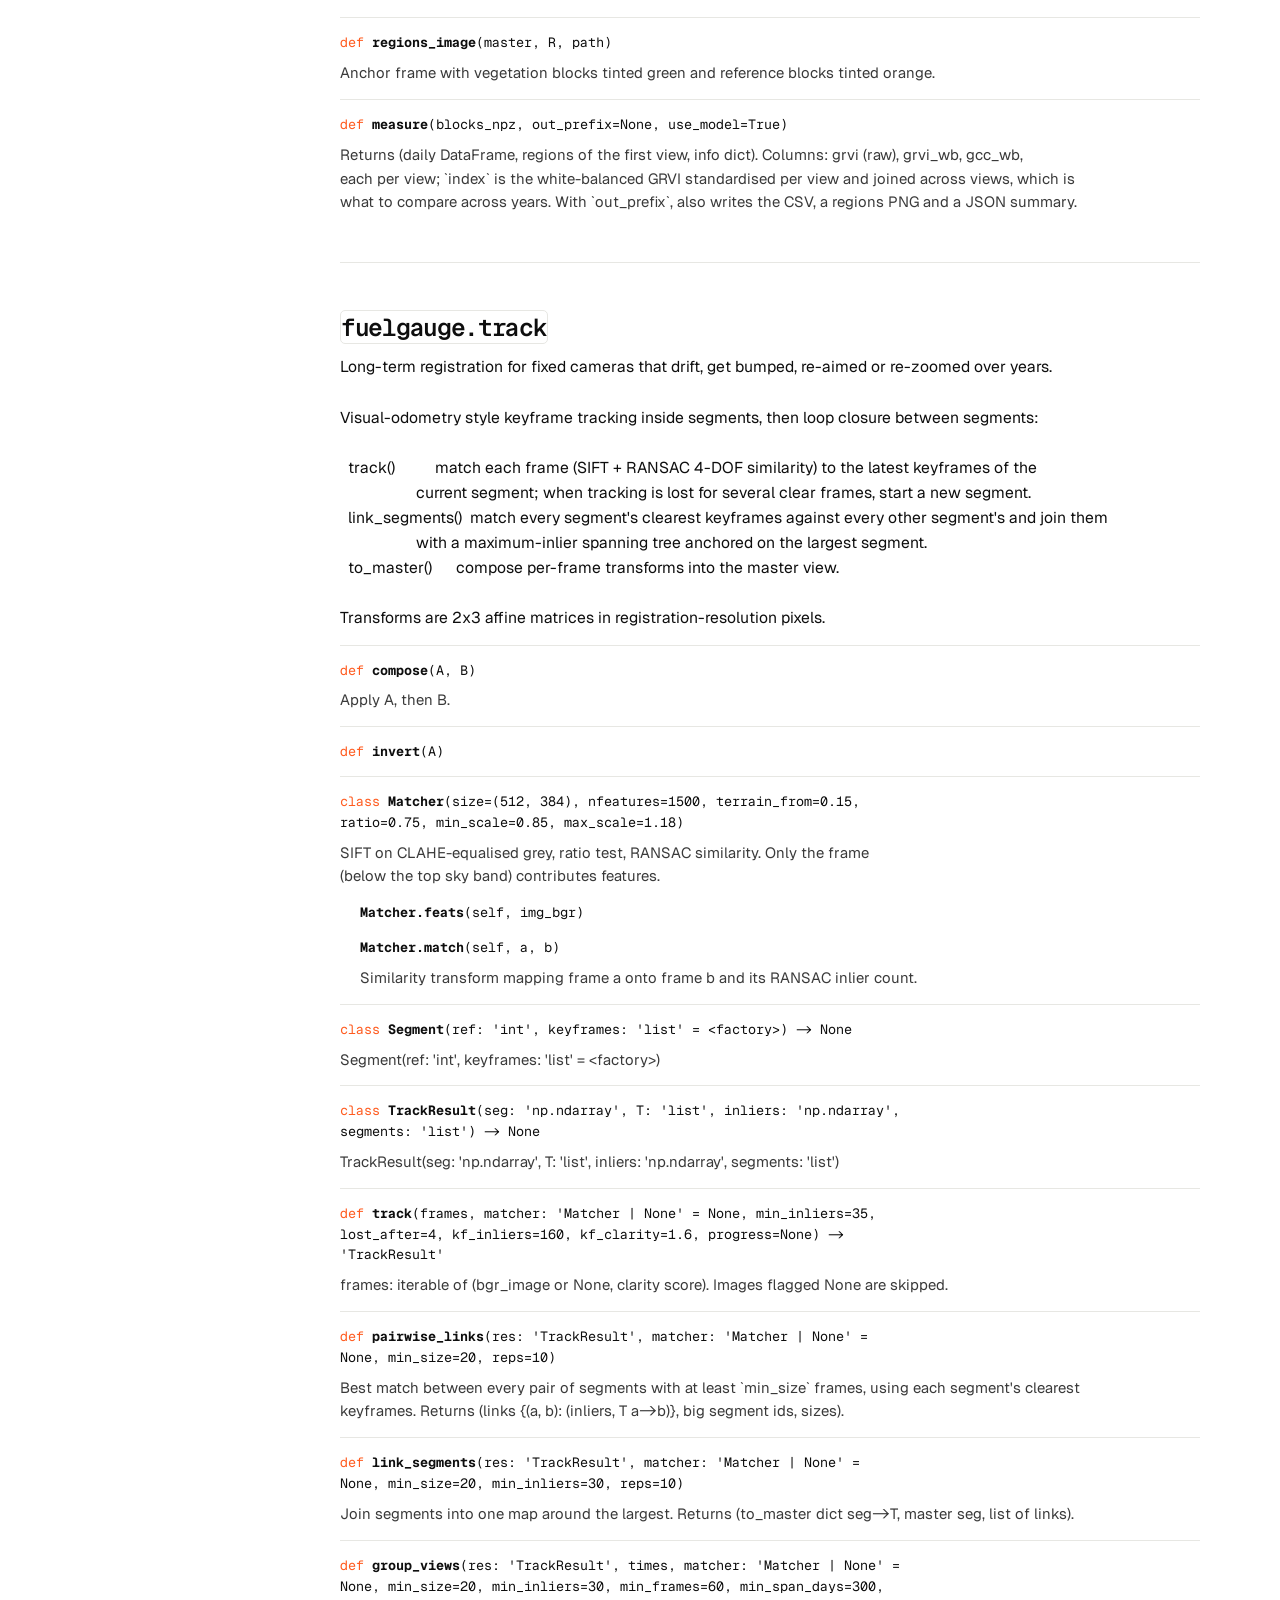
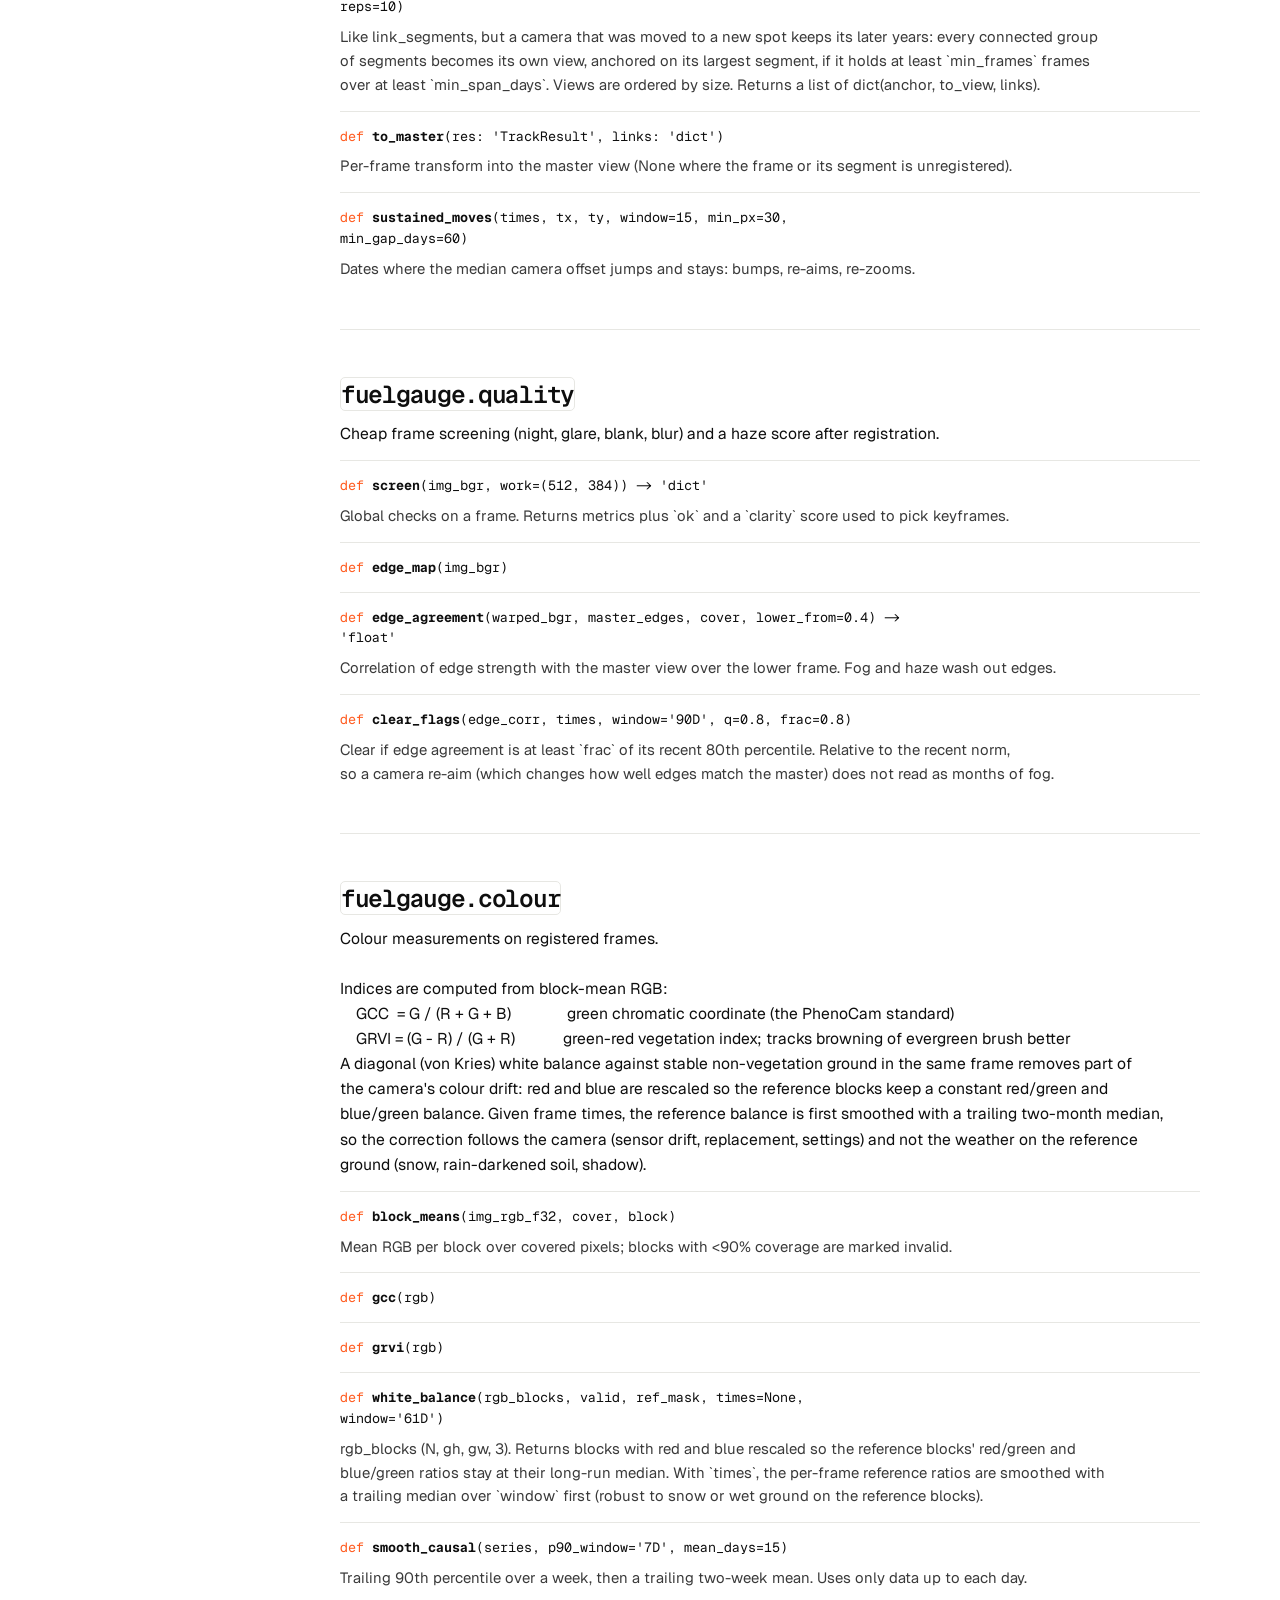
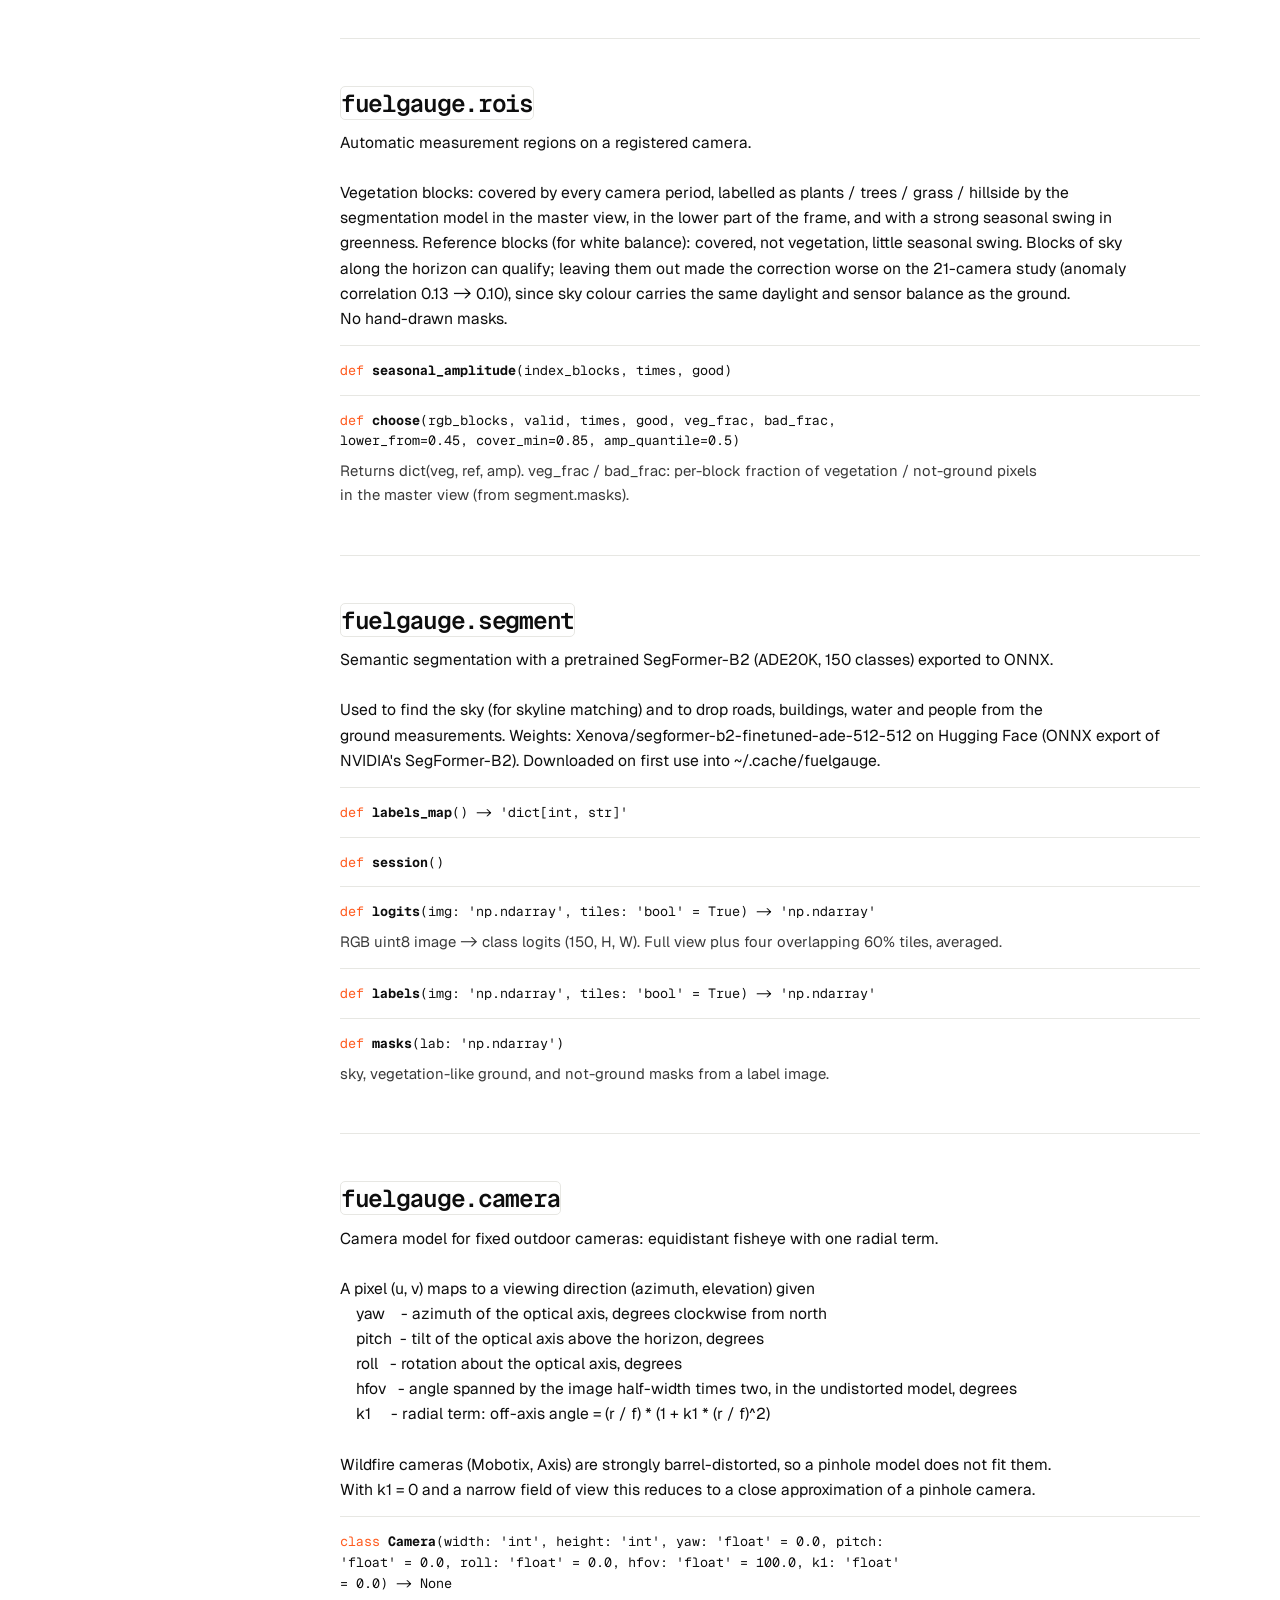
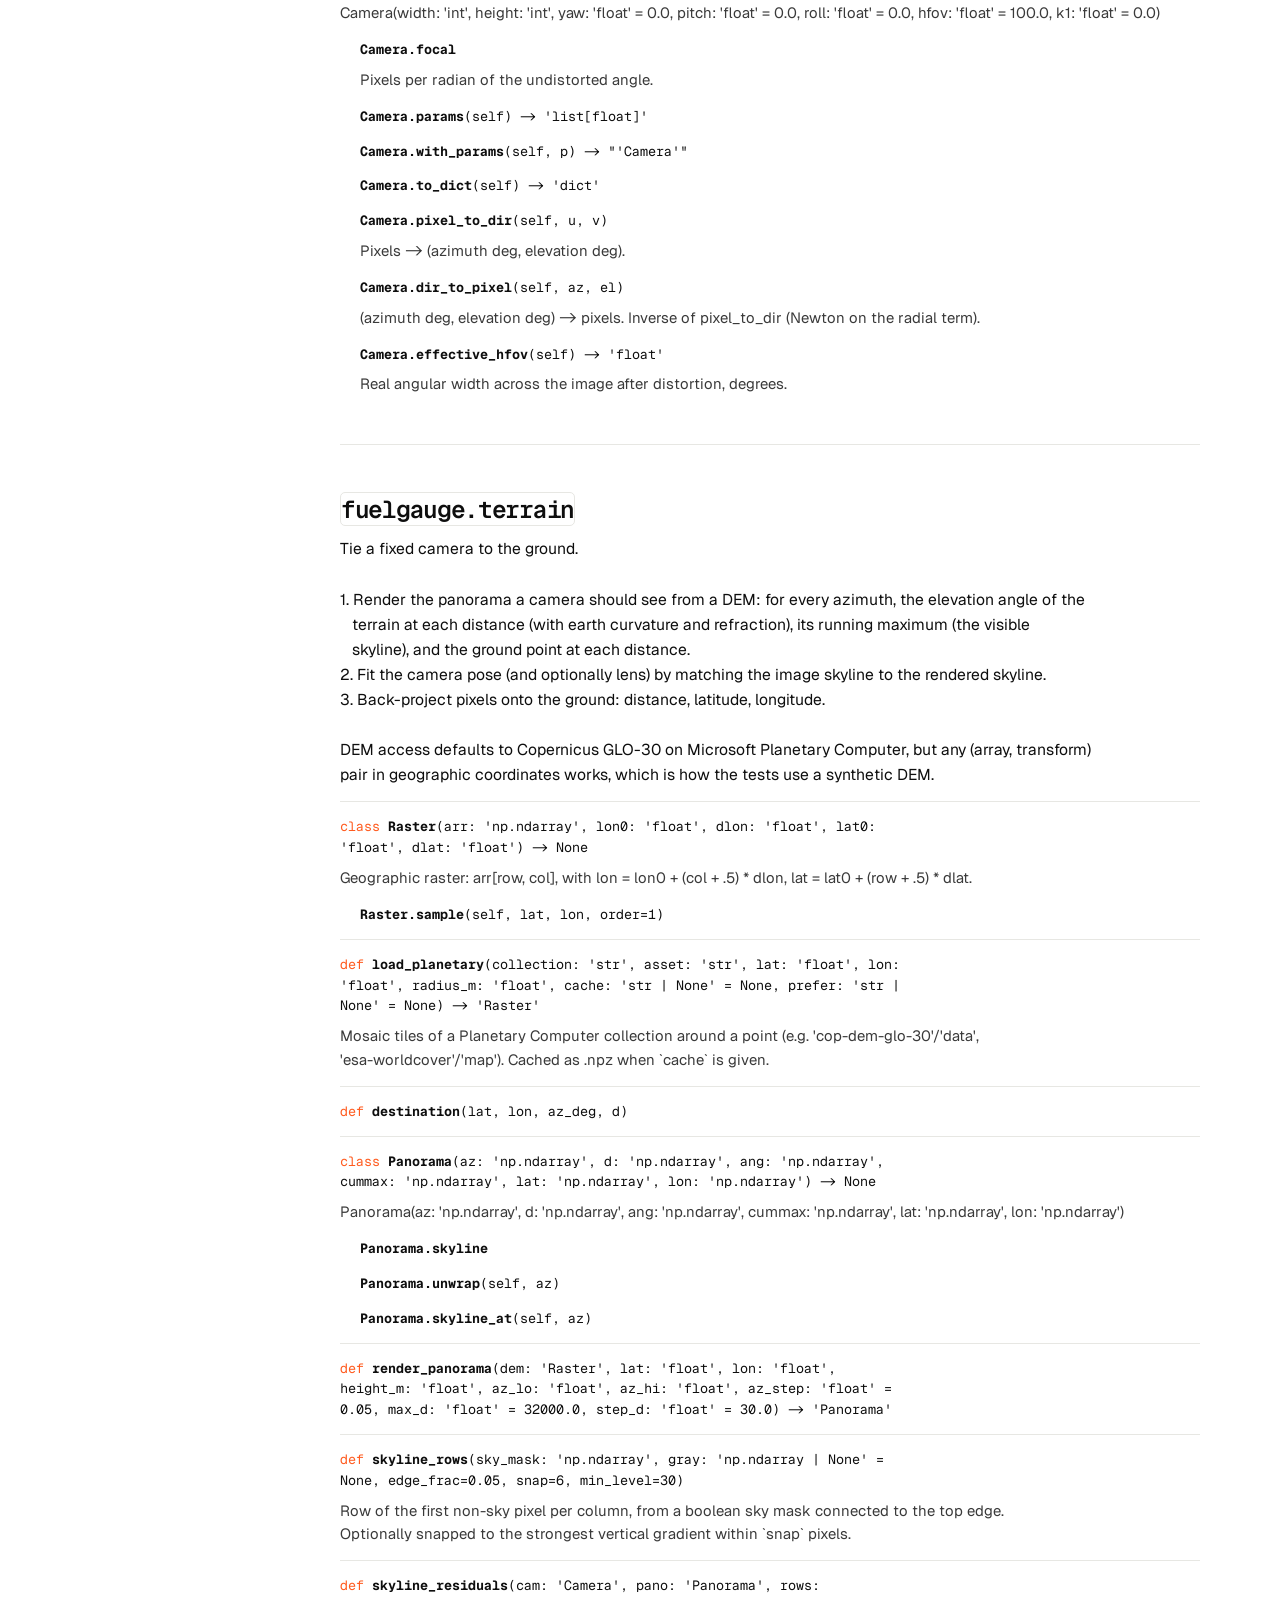
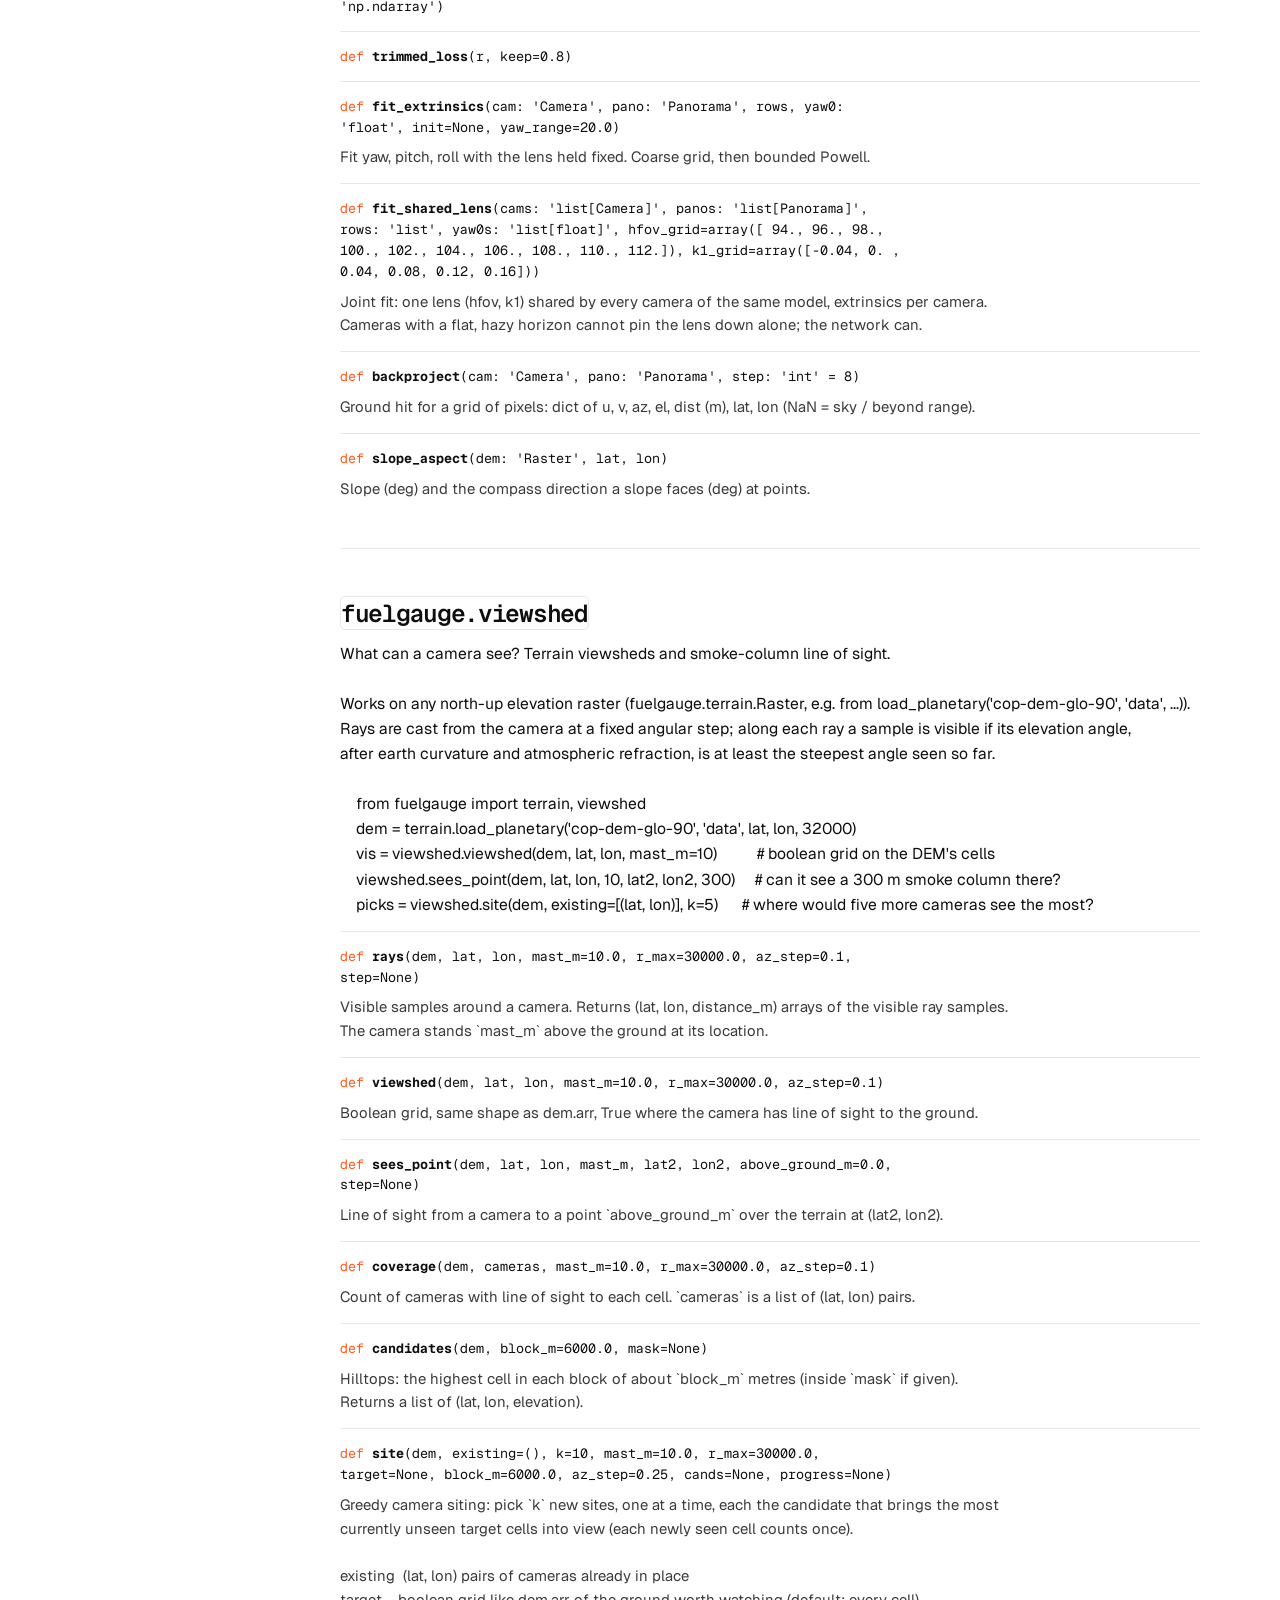
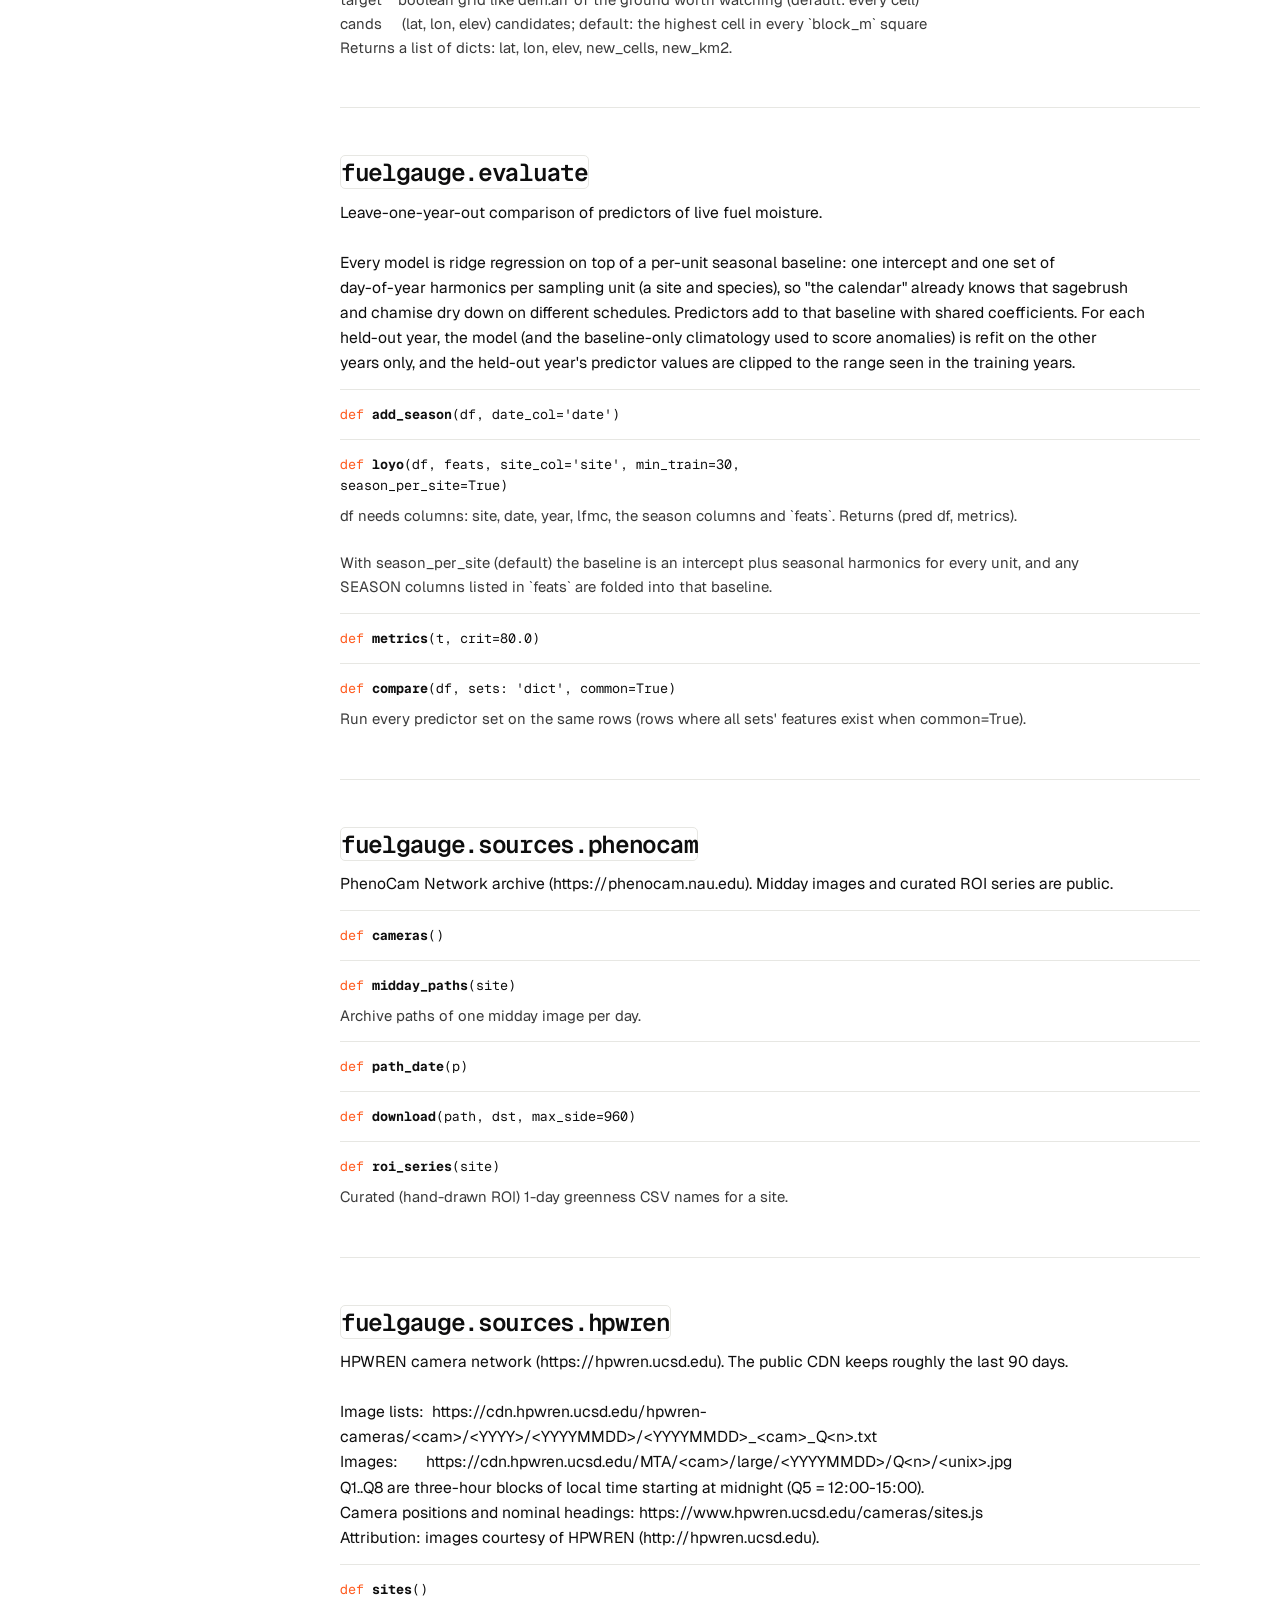
==== commit 098a6a57: "Install from PyPI everywhere: pip install fuelgauge Co-Authored-By: Claude Opus 5.5 <noreply@anthrop" ====
--- a/docs/docs.html
+++ b/docs/docs.html
@@ -102,7 +102,7 @@
     <div class="content">
 <section id="install"><h2>Install</h2>
 <p>Python 3.10 or newer. The core package needs NumPy, SciPy, pandas, OpenCV and Pillow. Extras add what each stage needs:</p>
-<pre class="code">pip install "fuelgauge[geo,seg,eval] @ git+https://github.com/shourya0mehta/fuel-gauge"</pre>
+<pre class="code">pip install "fuelgauge[geo,seg,eval]"</pre>
 <table class="ref"><tbody>
 <tr><td><code>geo</code></td><td>rasterio, pystac-client, planetary-computer: terrain and land cover from Microsoft Planetary Computer, GeoTIFF output</td></tr>
 <tr><td><code>seg</code></td><td>onnxruntime: the SegFormer-B2 model for sky and vegetation (about 100 MB, downloaded once to <code>~/.cache/fuelgauge</code>, override with <code>FUELGAUGE_CACHE</code>)</td></tr>
@@ -350,5 +350,6 @@
   </div>
 </footer>
 <script>addEventListener("scroll",()=>document.getElementById("nav").classList.toggle("scrolled",scrollY>8),{passive:true});</script>
+<script src="anchors.js" defer></script>
 </body>
 </html>
--- a/docs/site.css
+++ b/docs/site.css
@@ -126,3 +126,29 @@
 @media (max-width: 760px) { .foot .wrap { grid-template-columns: minmax(0, 1fr) minmax(0, 1fr); } }
 
 @media (prefers-reduced-motion: reduce) { *, *::before, *::after { animation: none !important; transition: none !important; } }
+
+/* searchable dropdown (combo.js) */
+.combo-native { position: absolute !important; width: 1px !important; height: 1px !important; opacity: 0 !important; pointer-events: none !important; overflow: hidden; }
+.combo { position: relative; display: inline-block; min-width: 220px; max-width: 100%; }
+.combo-btn { width: 100%; display: flex; align-items: center; justify-content: space-between; gap: 12px; height: 42px; padding: 0 14px 0 16px; border: 1px solid var(--line);
+  border-radius: 999px; background: var(--bg); color: var(--ink); font: inherit; font-size: 0.92rem; font-weight: 500; cursor: pointer; text-align: left; transition: border-color .15s, box-shadow .15s; }
+.combo-btn:hover, .combo.open .combo-btn { border-color: var(--ink); }
+.combo.open .combo-btn { box-shadow: 0 0 0 4px var(--signal-soft); }
+.combo-val { min-width: 0; overflow: hidden; text-overflow: ellipsis; white-space: nowrap; }
+.combo-btn svg { width: 16px; height: 16px; flex: none; color: var(--slate); transition: transform .2s; }
+.combo.open .combo-btn svg { transform: rotate(180deg); }
+.combo-pop { position: absolute; left: 0; top: calc(100% + 8px); z-index: 40; width: max(100%, 300px); max-width: min(92vw, 520px); background: var(--bg); border: 1px solid var(--line);
+  border-radius: 16px; box-shadow: 0 24px 60px -24px rgba(14, 14, 14, .35), 0 2px 6px rgba(0,0,0,.05); overflow: hidden; animation: pop .16s ease-out; }
+.combo.up .combo-pop { top: auto; bottom: calc(100% + 8px); }
+@keyframes pop { from { opacity: 0; transform: translateY(-4px) scale(.98); } }
+.combo-search { display: flex; align-items: center; gap: 10px; padding: 0 14px; border-bottom: 1px solid var(--line); }
+.combo-search svg { width: 16px; height: 16px; color: var(--slate); flex: none; }
+.combo-search input { flex: 1; min-width: 0; border: 0; outline: 0; background: none; font: inherit; font-size: 0.95rem; height: 46px; color: var(--ink); }
+.combo-list { list-style: none; margin: 0; padding: 6px; max-height: 300px; overflow-y: auto; }
+.combo-list li { display: grid; gap: 1px; padding: 9px 12px; border-radius: 10px; cursor: pointer; position: relative; padding-right: 34px; }
+.combo-list li.active { background: var(--bg-2); }
+.combo-list li[aria-selected="true"]::after { content: ""; position: absolute; right: 12px; top: 50%; width: 8px; height: 8px; border-radius: 50%; background: var(--signal); transform: translateY(-50%); }
+.combo-main { font-size: 0.93rem; font-weight: 500; color: var(--ink); }
+.combo-sub { font-size: 0.8rem; color: var(--slate); }
+.combo-empty { padding: 14px 18px 18px; color: var(--slate); font-size: 0.9rem; }
+.combo-list li[hidden], .combo-empty[hidden] { display: none; }
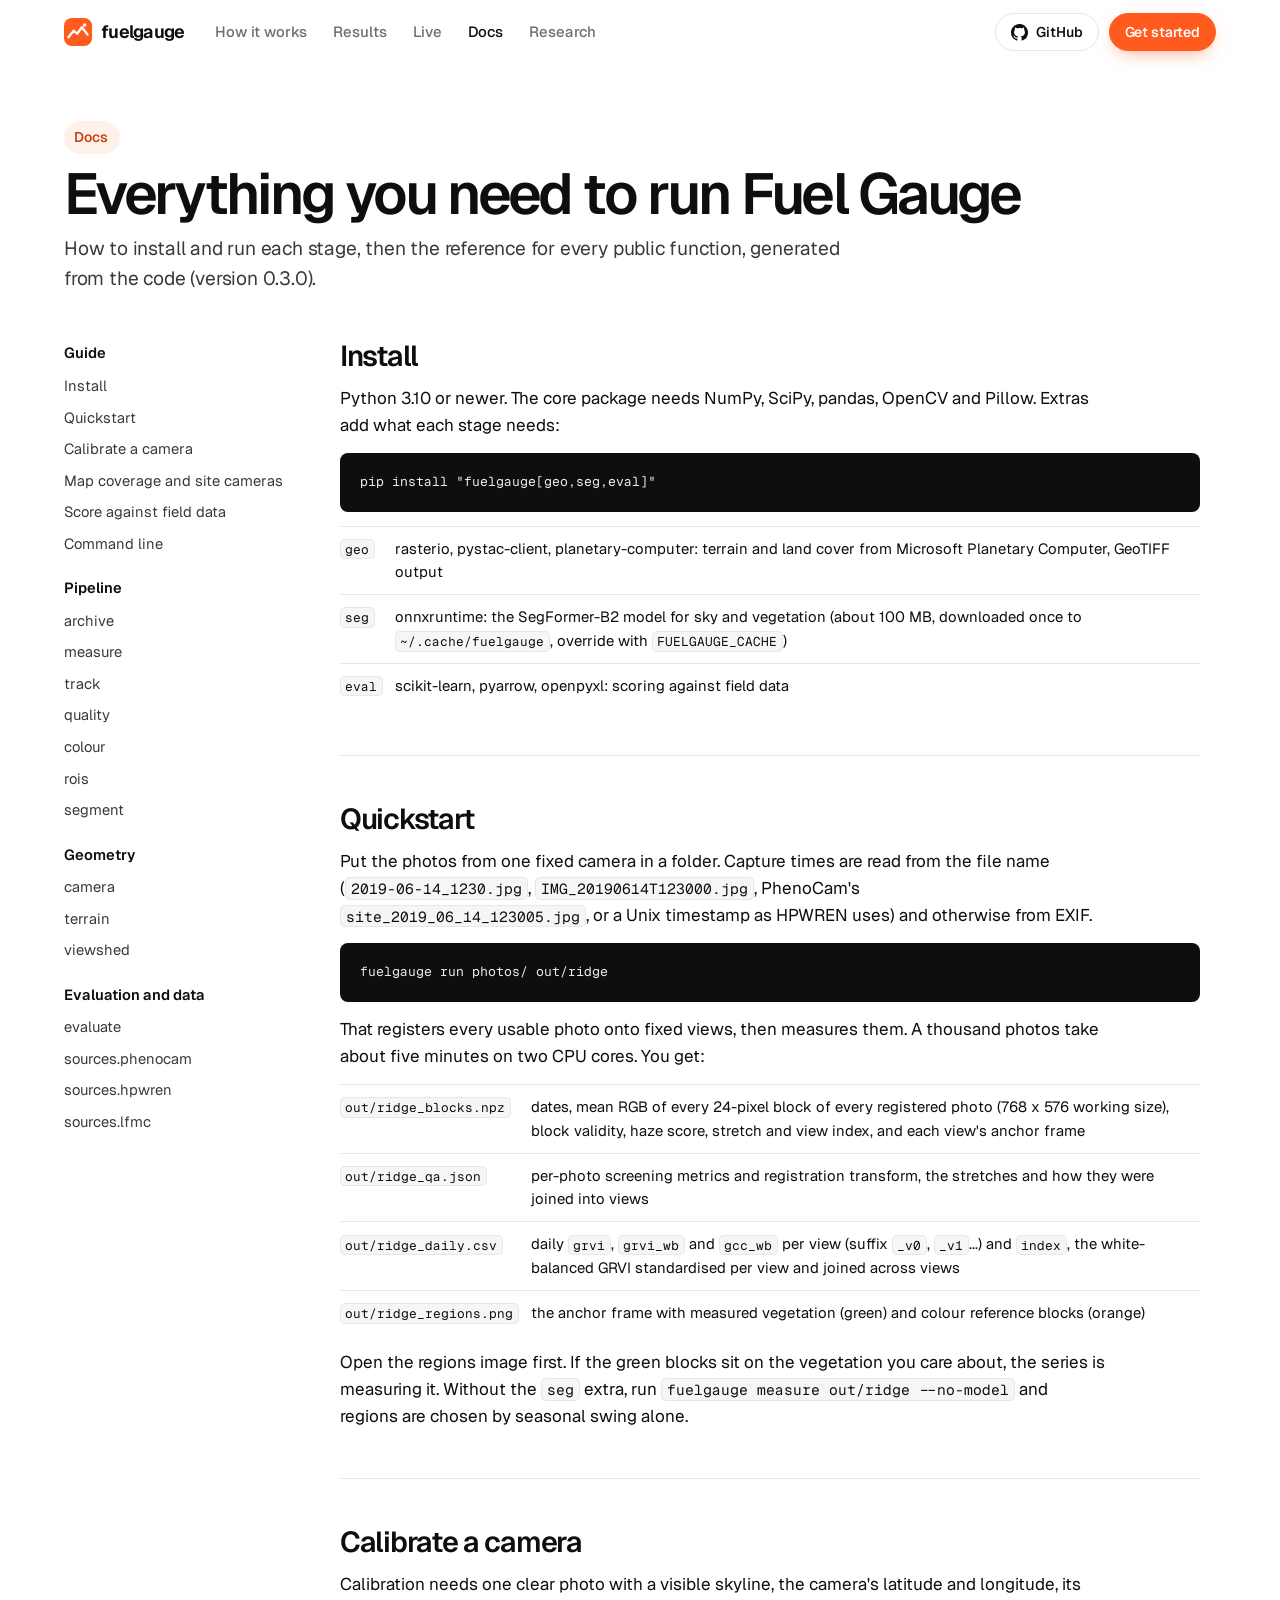
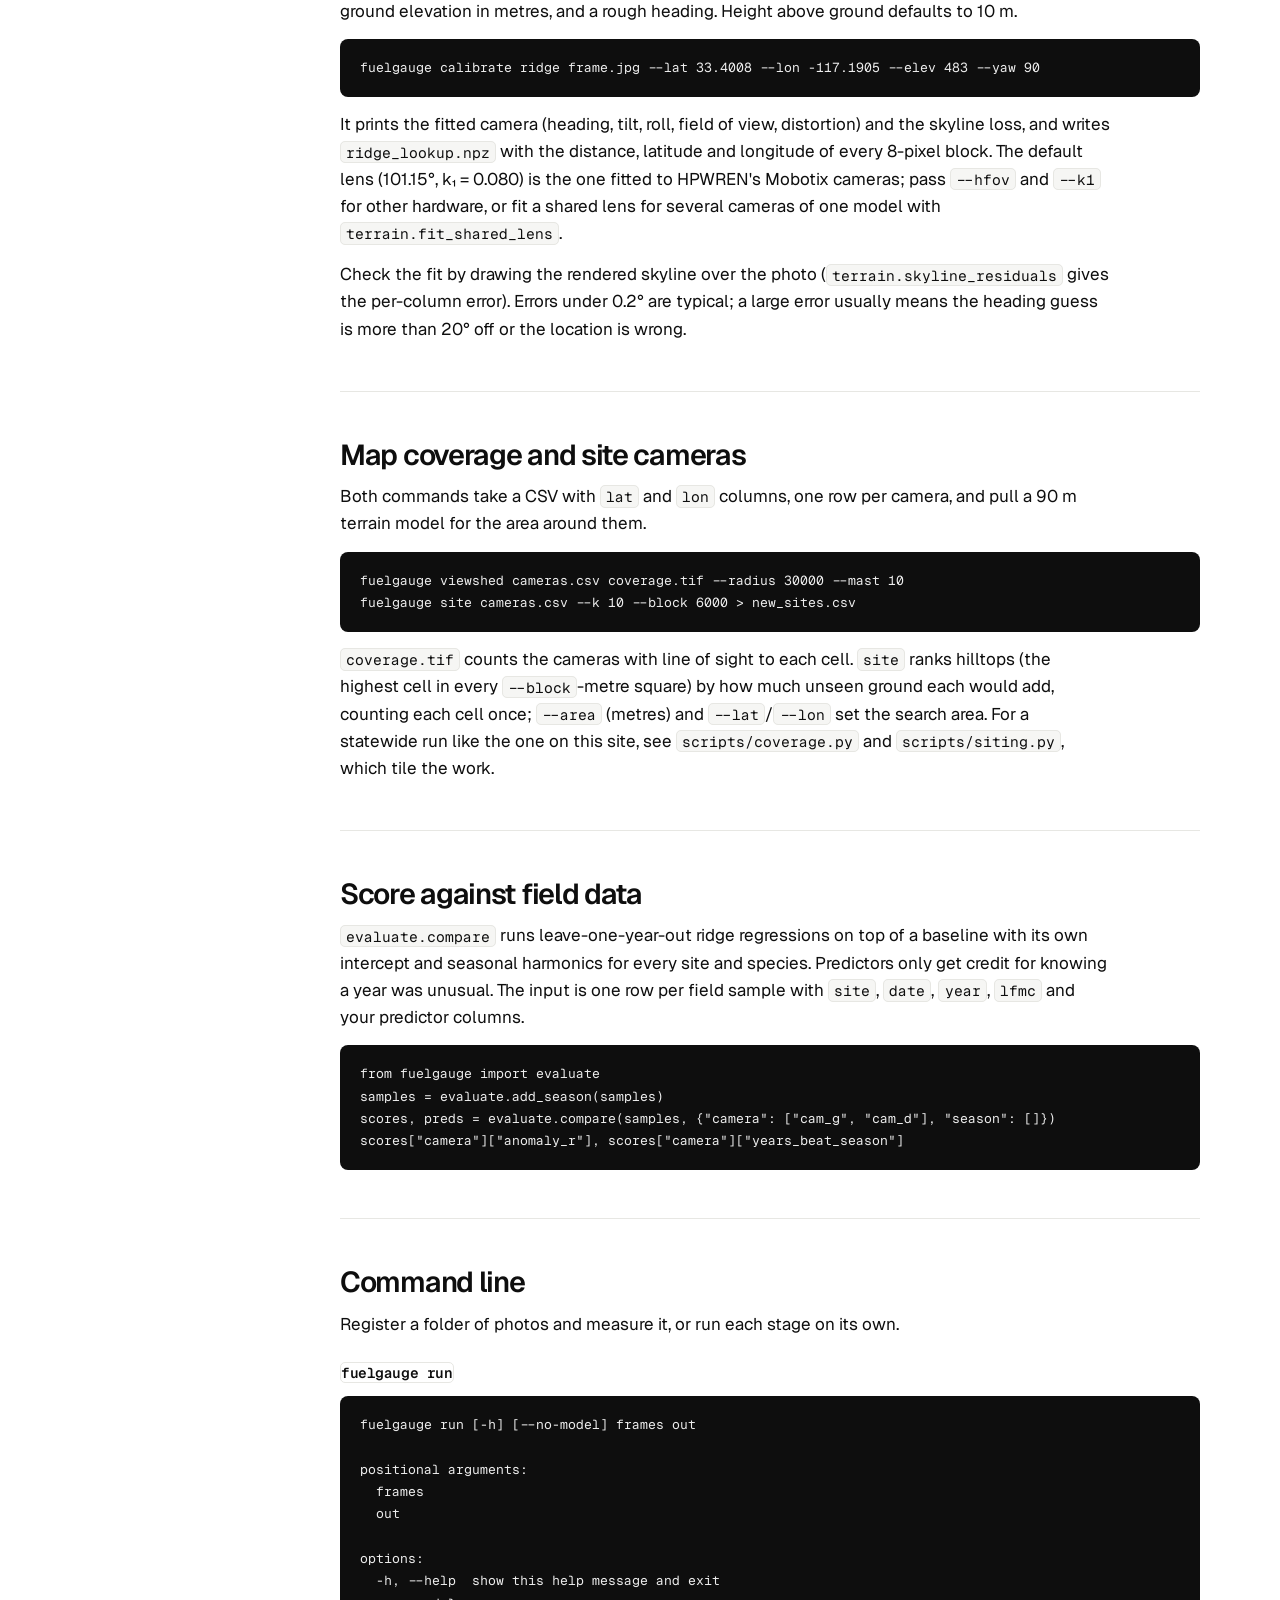
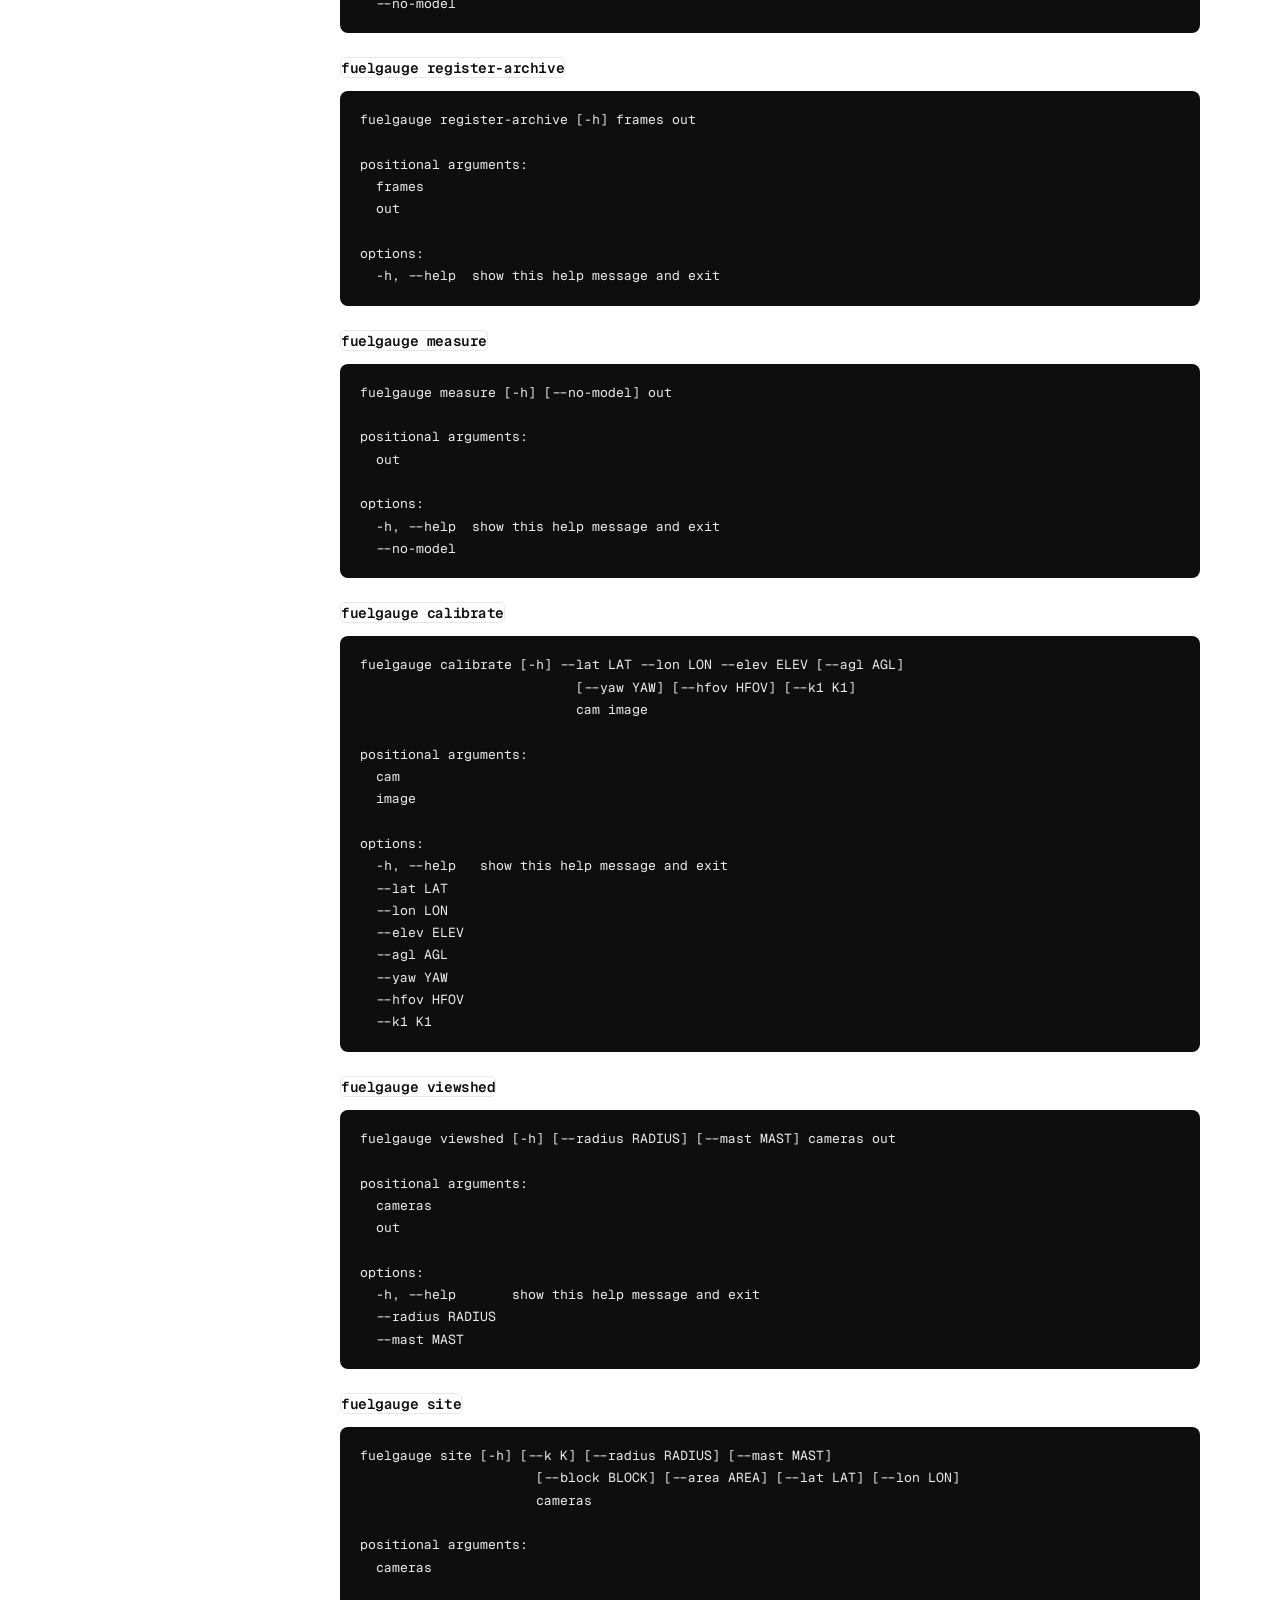
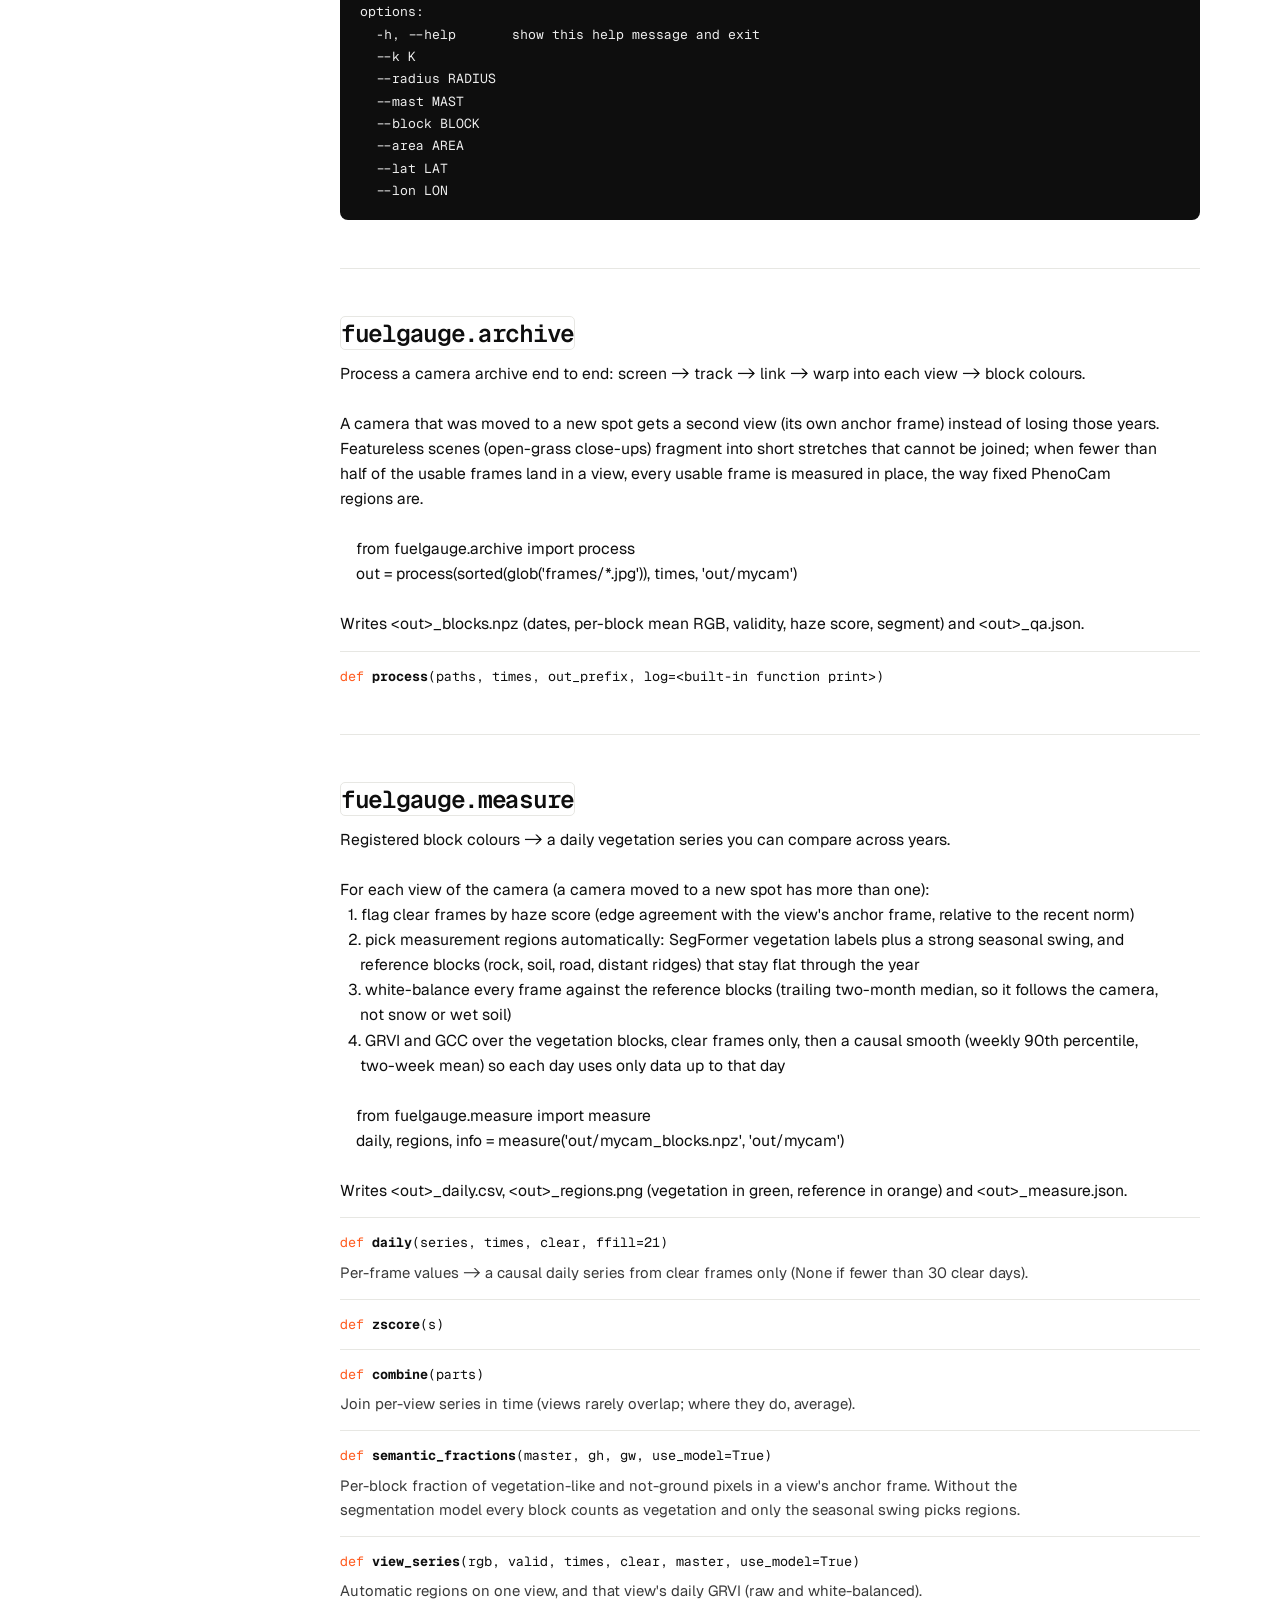
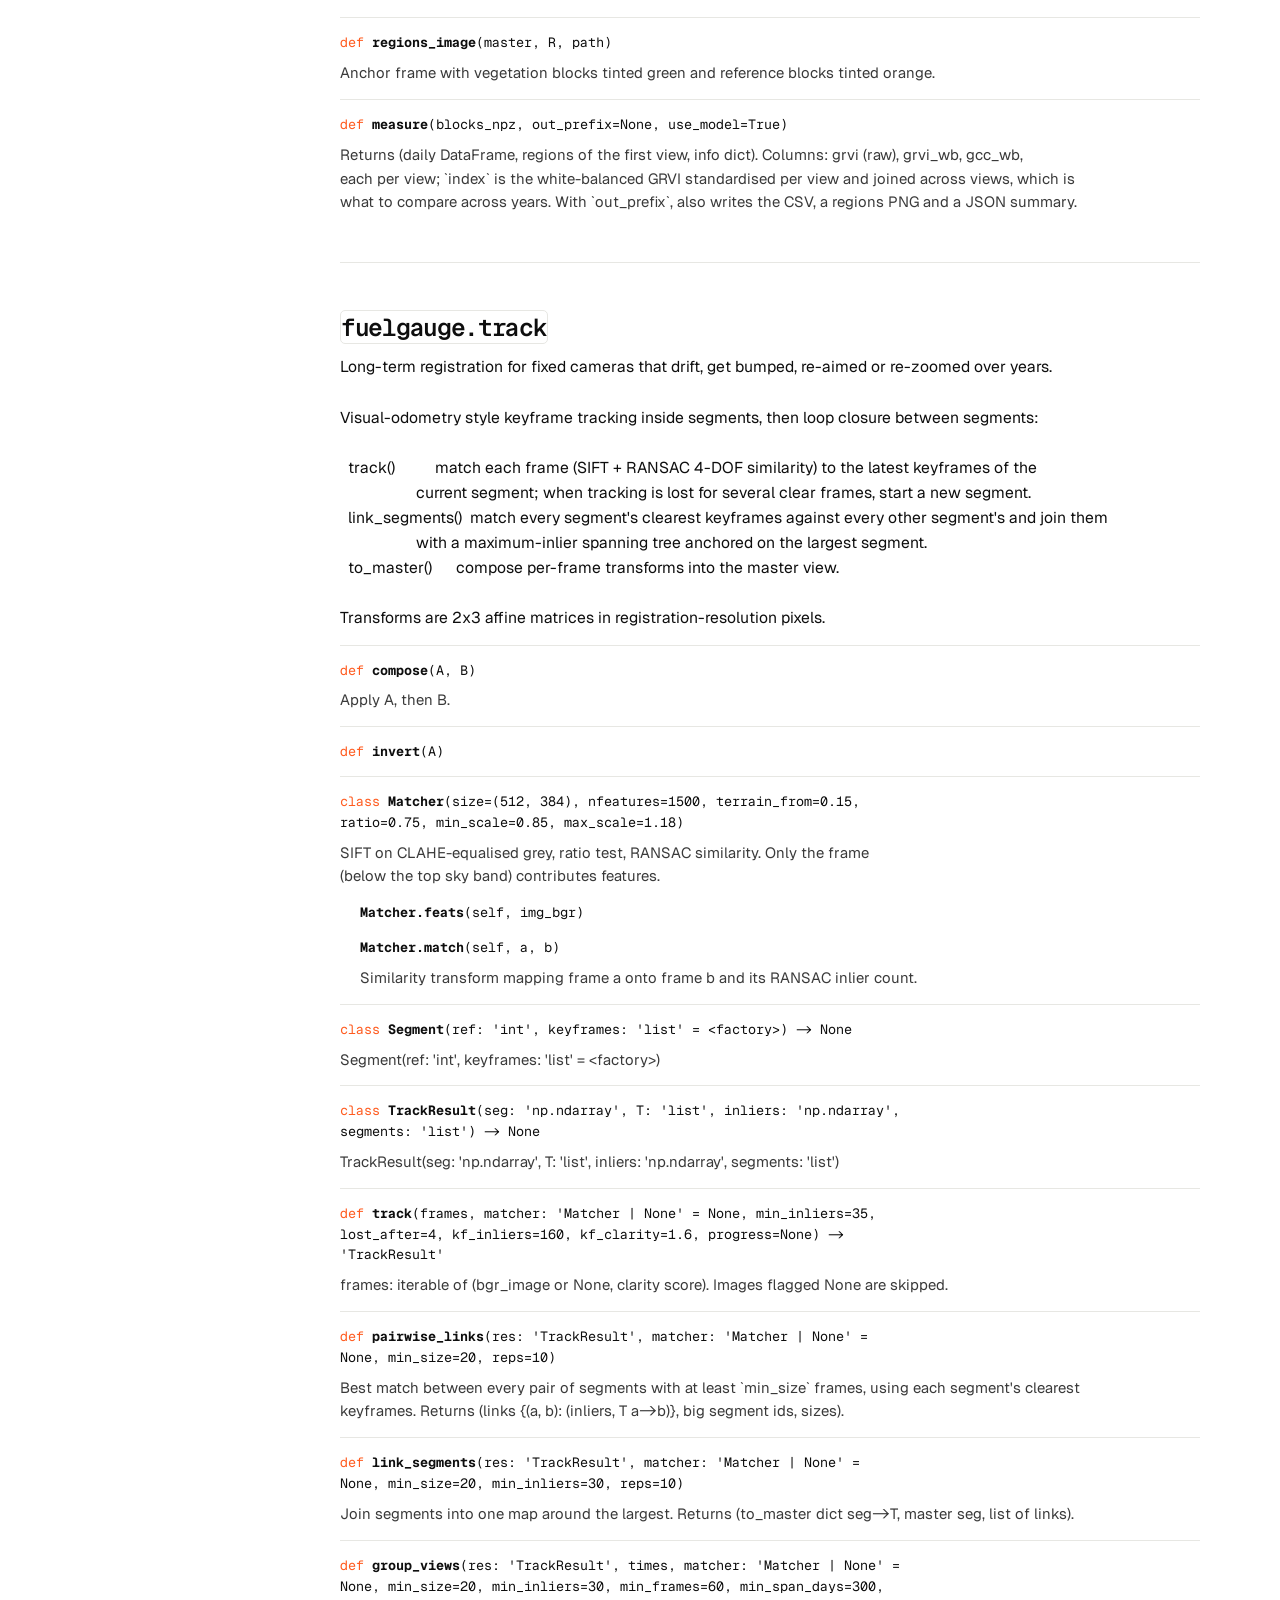
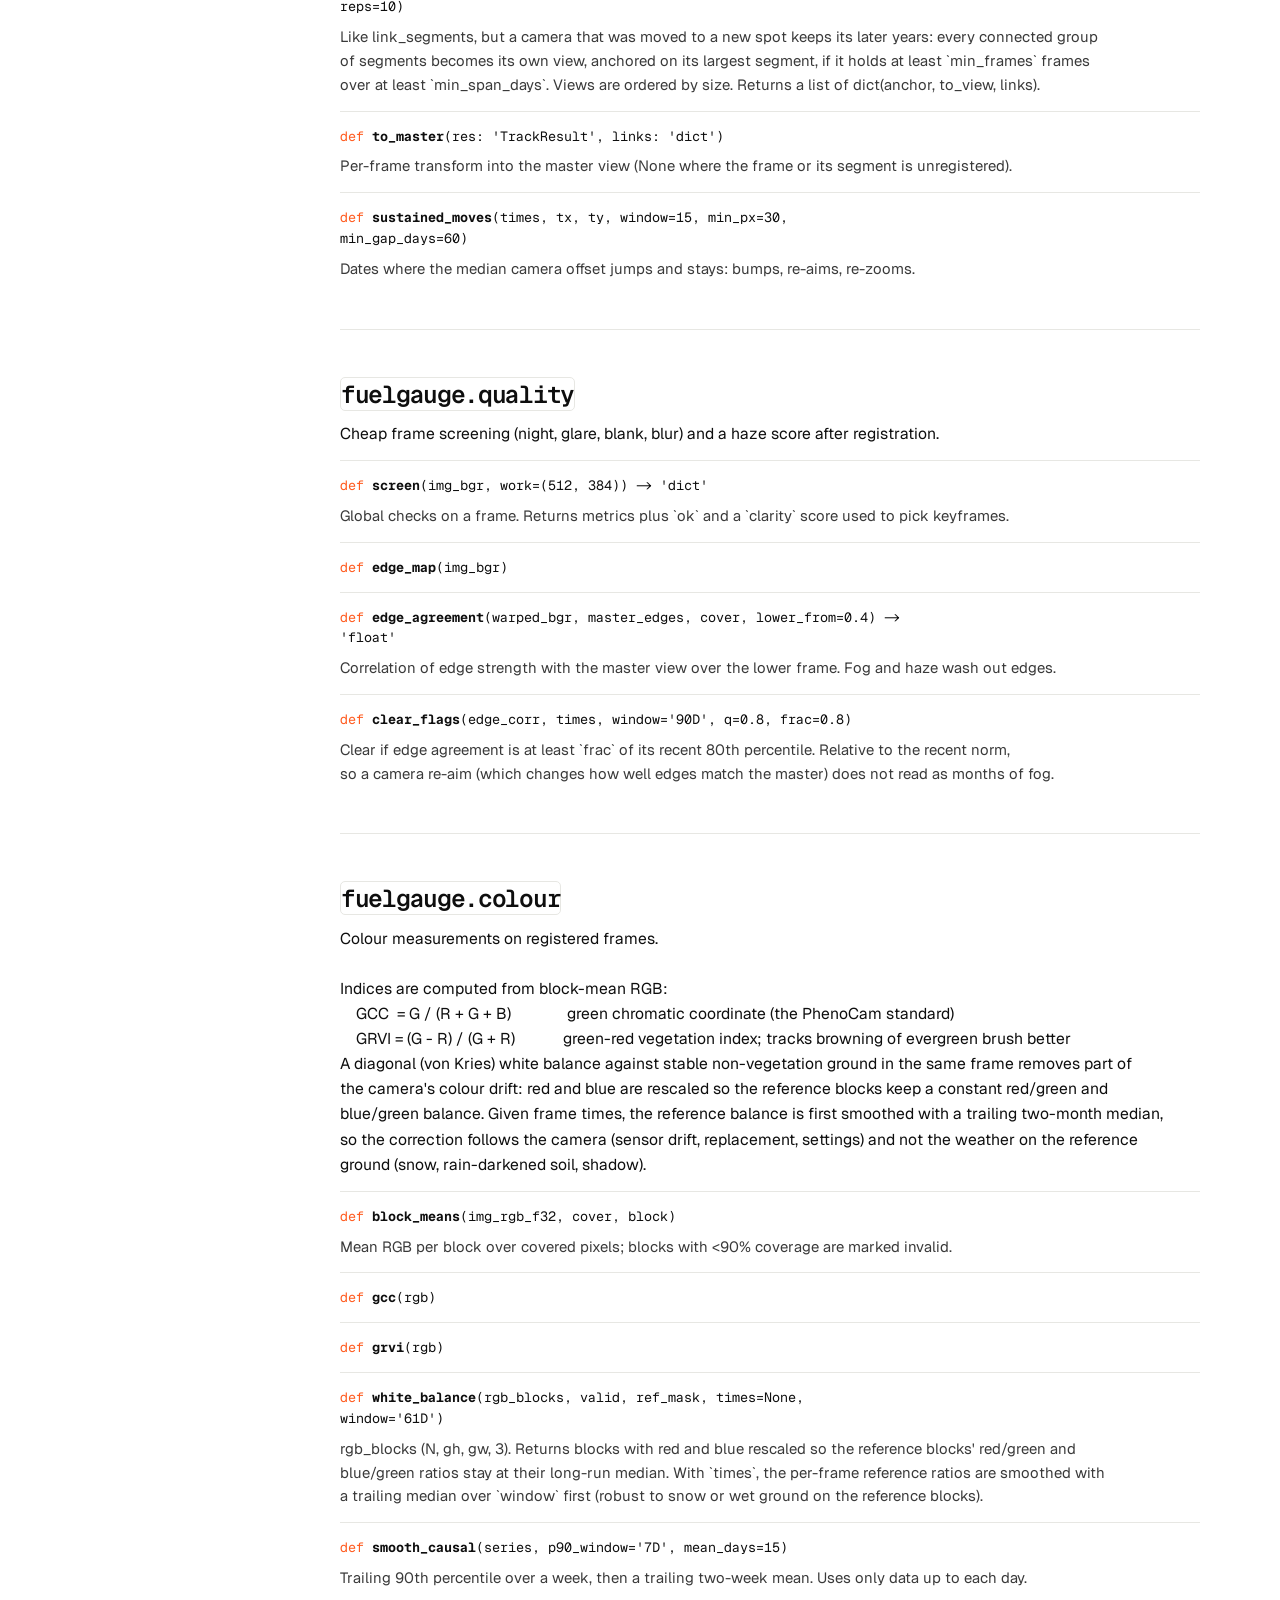
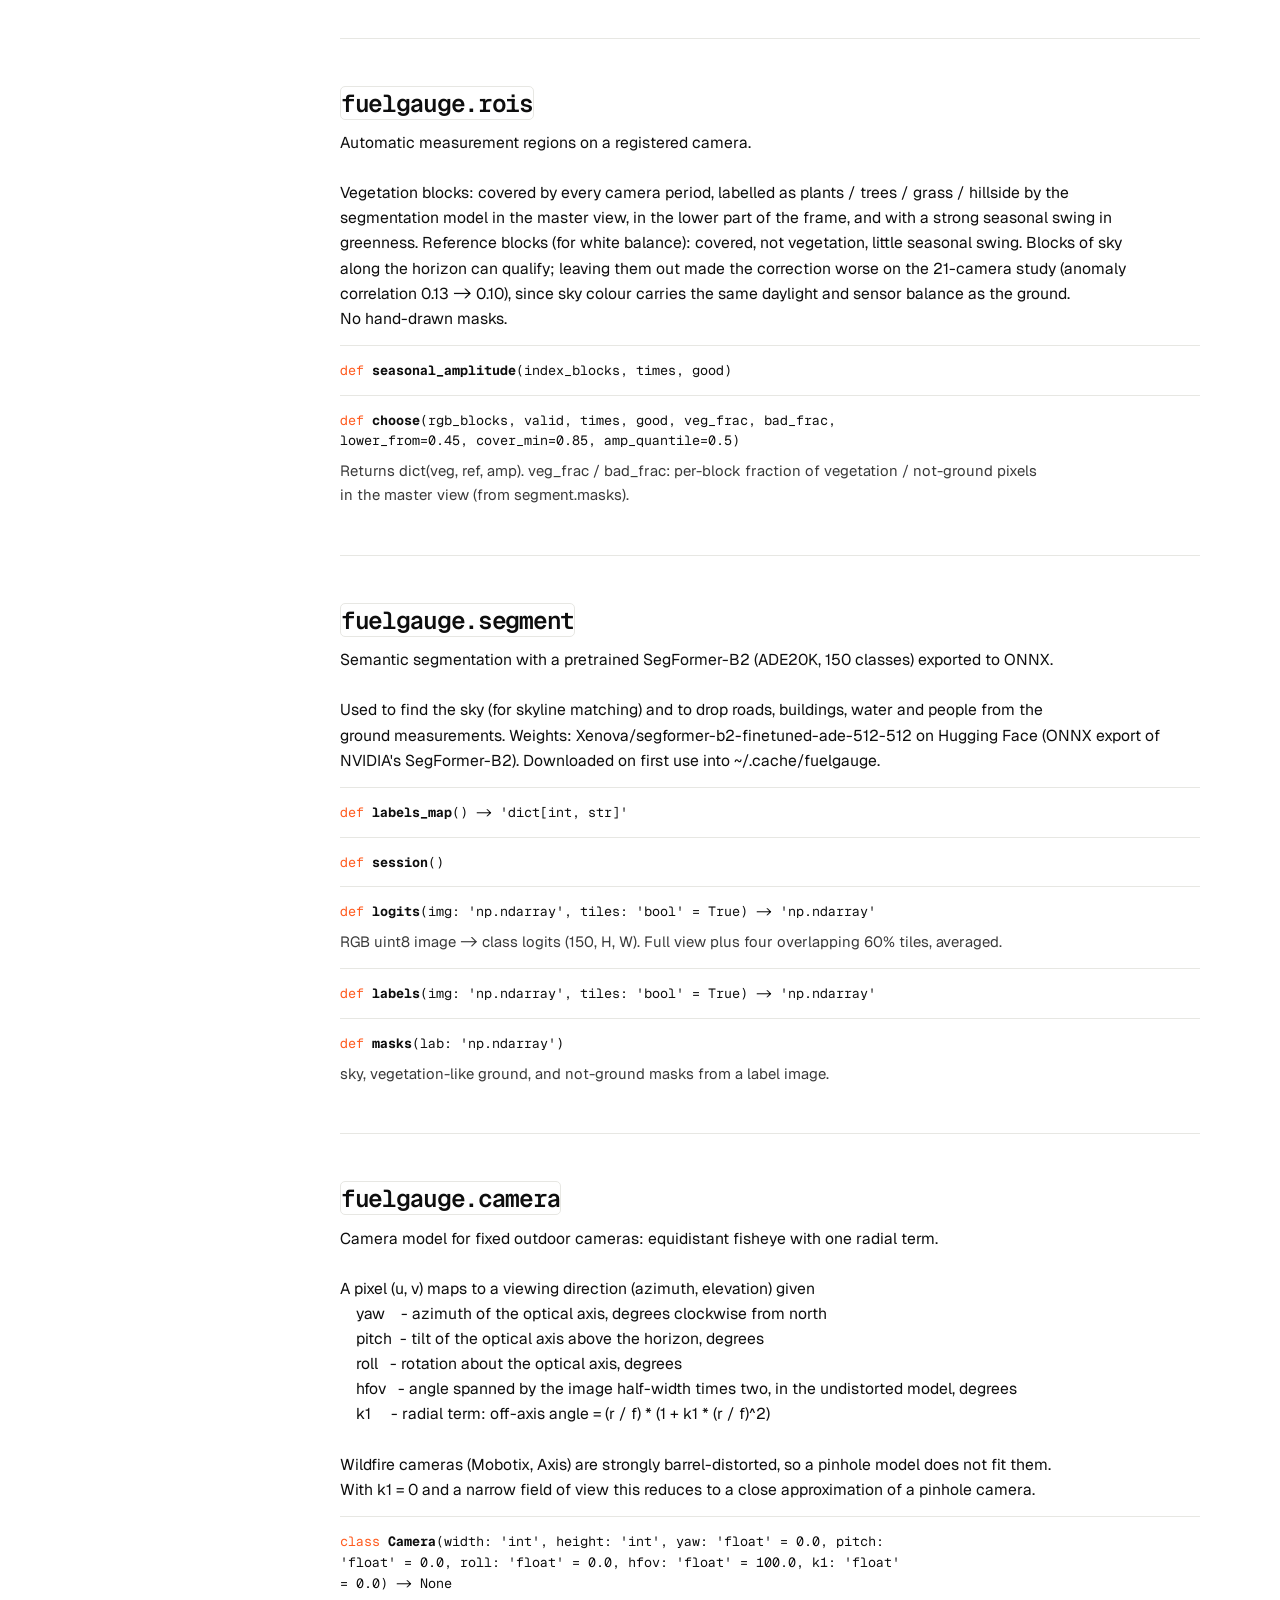
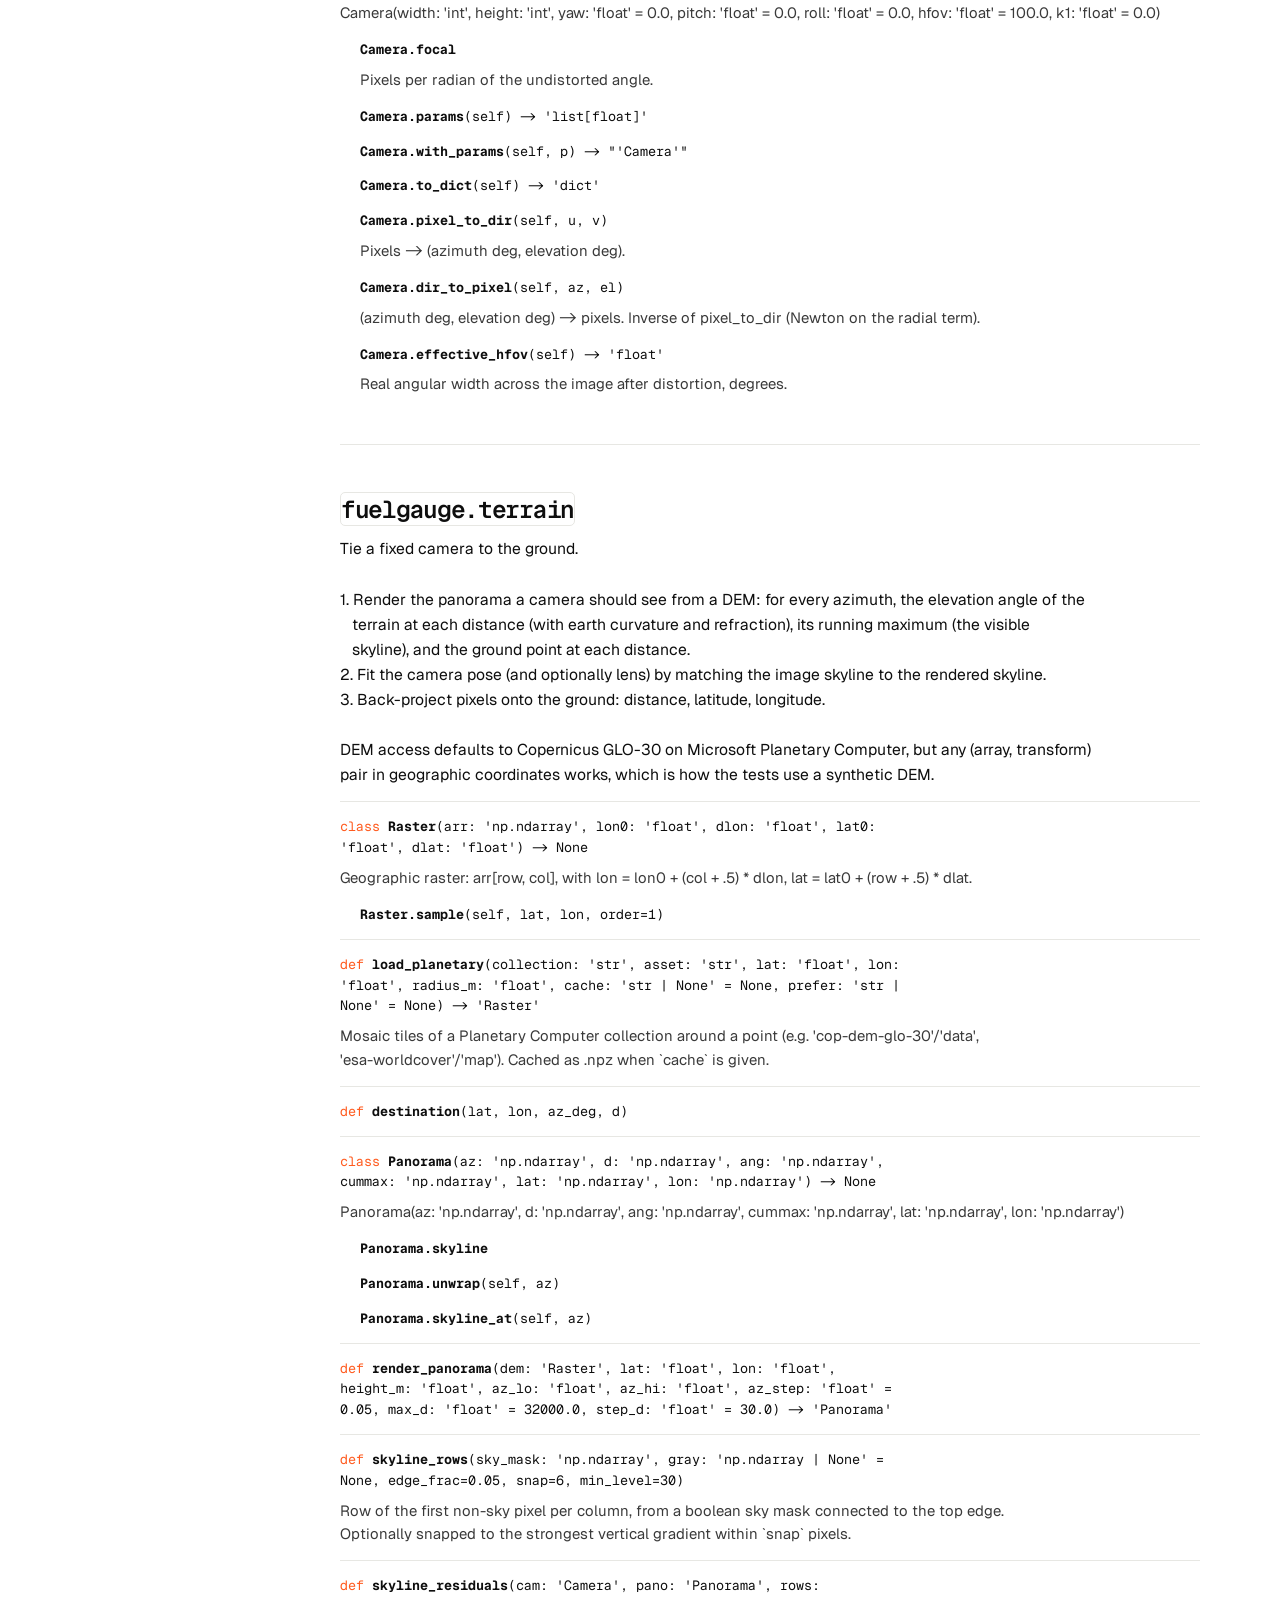
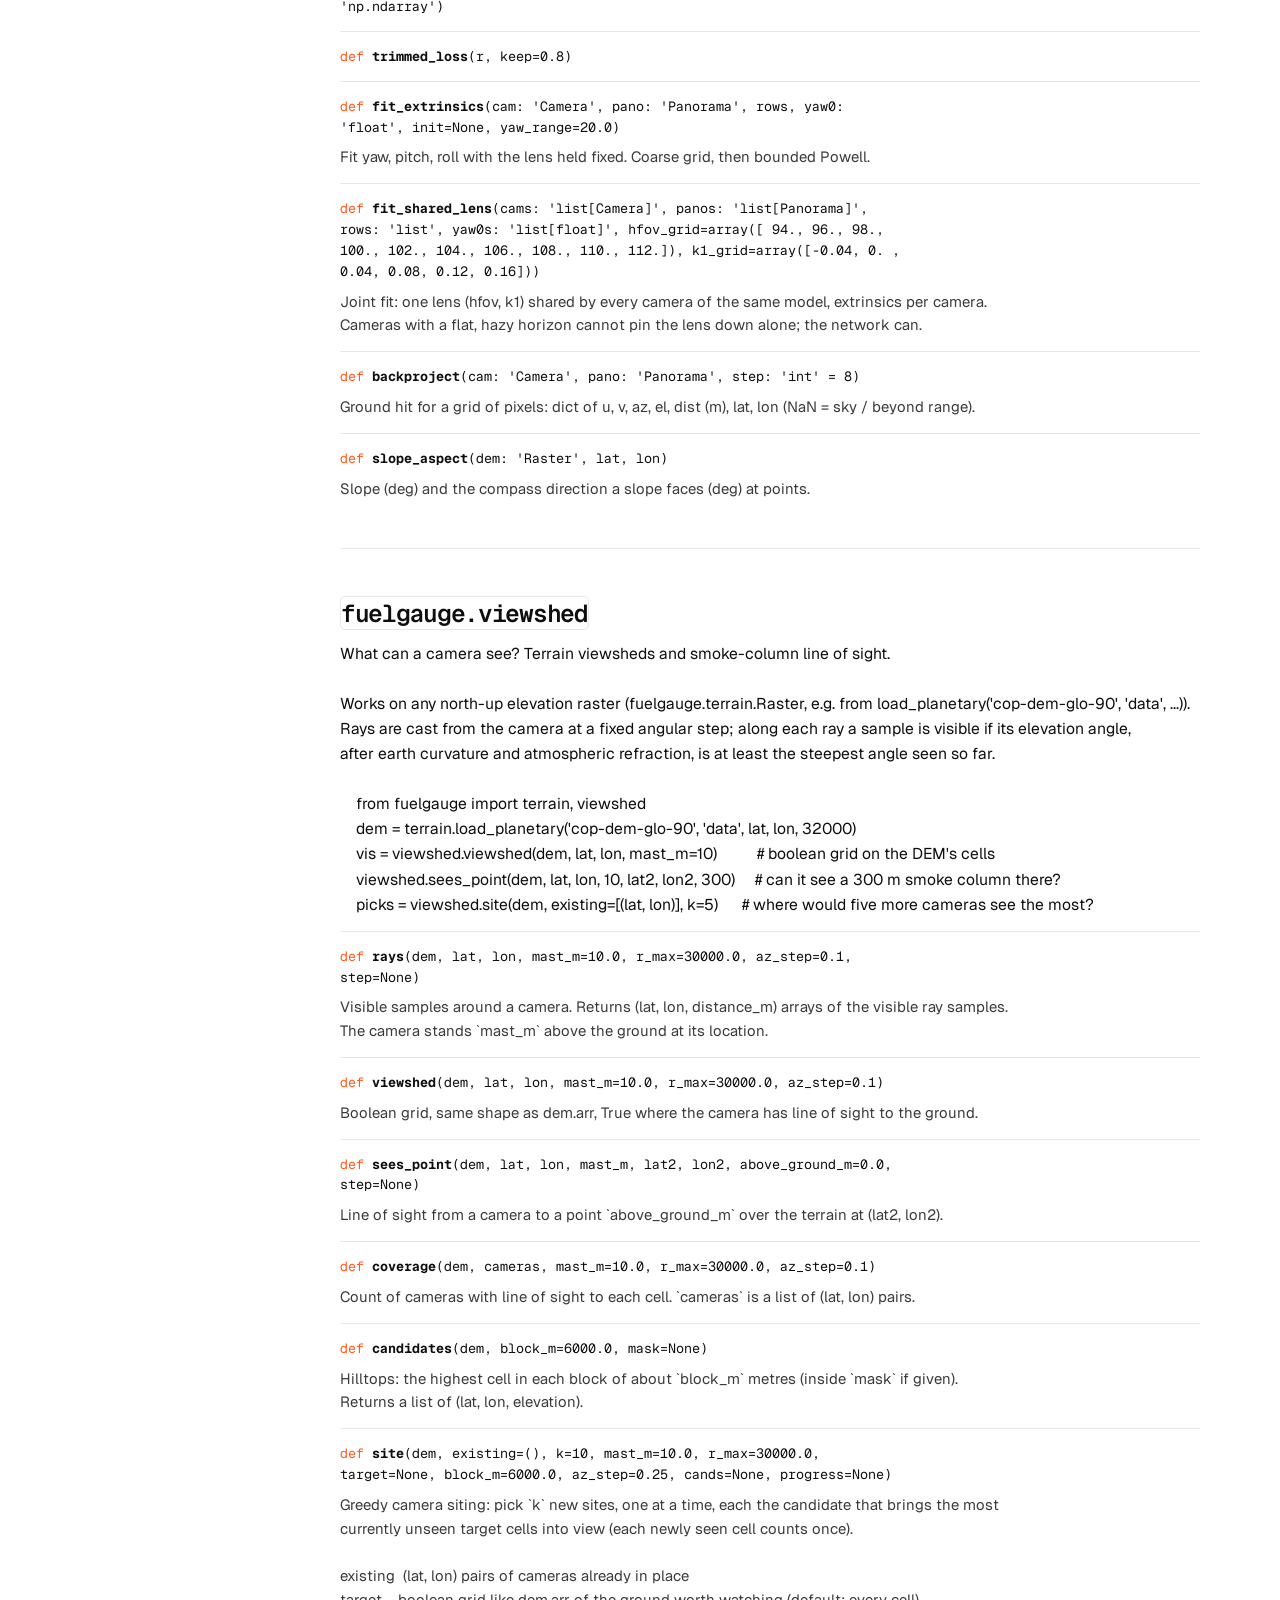
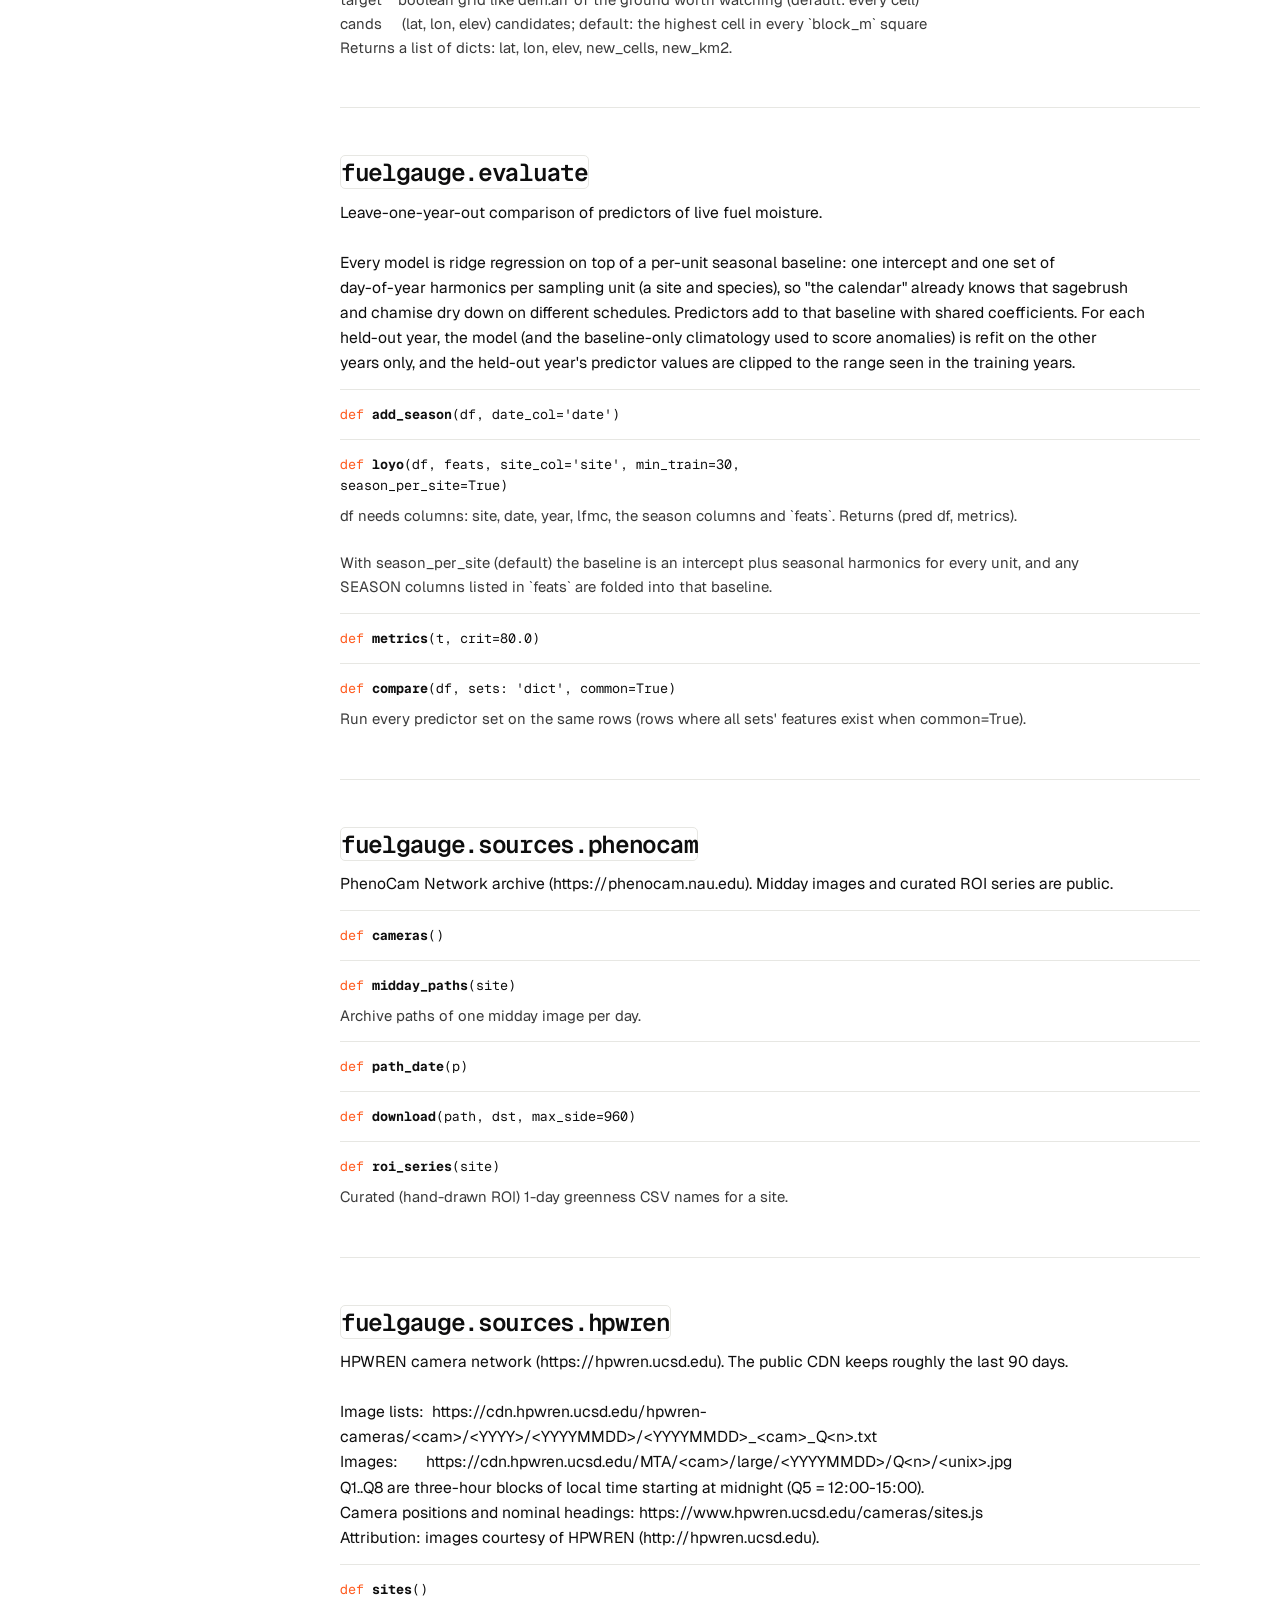
==== commit 5c1f2f35: "kymo: CRAFT-09 on phones (every control at least 44 px: nav, install, dropdowns, segmented controls," ====
--- a/docs/docs.html
+++ b/docs/docs.html
@@ -12,6 +12,7 @@
 <link rel="preconnect" href="https://fonts.googleapis.com">
 <link rel="preconnect" href="https://fonts.gstatic.com" crossorigin>
 <link rel="stylesheet" href="https://fonts.googleapis.com/css2?family=Geist:wght@300..800&family=Geist+Mono:wght@400..600&display=swap">
+<link rel="stylesheet" href="motion.css">
 <link rel="stylesheet" href="site.css">
 <style>
 .docs { display: grid; grid-template-columns: 220px minmax(0, 1fr); gap: 56px; padding-top: 48px; }
@@ -39,6 +40,8 @@
 pre.doc.mod { color: var(--ink); font-size: 0.98rem; }
 .intro { display: grid; gap: 12px; padding-top: 56px; }
 @media (max-width: 860px) { .docs { grid-template-columns: minmax(0, 1fr); } .side { position: static; max-height: none; grid-template-columns: repeat(2, minmax(0, 1fr)); } }
+/* phones: every control is at least 44 px to the thumb */
+@media (max-width: 760px) { .side a { min-height: 44px; display: flex; align-items: center; } }
 </style>
 </head>
 <body>
--- a/docs/motion.css
+++ b/docs/motion.css
@@ -0,0 +1,39 @@
+/*
+ * Motion tokens: Expressive profile (written by kymo, approve before use)
+ * Source: IBM Carbon expressive tokens; Material 3 Expressive motion scheme; Apple WWDC23
+ * Why this profile:
+ *   - 2 table or grid element(s)
+ *   - keyboard listeners on the page
+ *   - a display-size heading (40 px or more) in the first viewport
+ *   - touch-action rules in the CSS
+ *   - signals: 2 controls in view, 2 tables, 35% prose, 0% imagery, hero no, display heading yes, drag surfaces yes
+ *   - signals are weak or close, so the default (Productive) applies
+ * Springs, if the app uses a spring library: damping ratio 0.8 at stiffness 380 and 200 (0.6 at 800 for small elements only); or Apple bounce 0.15 to 0.3
+ * Max overshoot: 5% (9.5% for small elements)
+ *
+ * Use sm for small state changes (toggles, presses), md for menus, toasts and panels,
+ * lg for dialogs and large surfaces. Enter decelerates, exit accelerates, move does both.
+ * Keyboard-triggered and very frequent actions should not animate at all.
+ */
+:root {
+  --motion-duration-sm: 240ms;
+  --motion-duration-md: 400ms;
+  --motion-duration-lg: 500ms;
+  --motion-ease-enter: cubic-bezier(0, 0, 0.3, 1);
+  --motion-ease-exit: cubic-bezier(0.4, 0.14, 1, 1);
+  --motion-ease-move: cubic-bezier(0.4, 0.14, 0.3, 1);
+  --motion-distance: 1; /* multiply translate distances by this */
+}
+
+/*
+ * Reduced motion: no movement, at most a short crossfade. Distances collapse to 0 when written as
+ * calc(16px * var(--motion-distance)); transforms written without it still need their own
+ * @media (prefers-reduced-motion: reduce) rule. Colour and opacity changes may stay.
+ */
+@media (prefers-reduced-motion: reduce) {
+  :root {
+    --motion-duration-md: 150ms;
+    --motion-duration-lg: 200ms;
+    --motion-distance: 0;
+  }
+}
--- a/docs/site.css
+++ b/docs/site.css
@@ -62,7 +62,7 @@
 .announce span.go { color: var(--signal-2); }
 
 /* nav */
-.nav { position: sticky; top: 0; z-index: 30; background: color-mix(in srgb, var(--bg) 82%, transparent); backdrop-filter: saturate(1.4) blur(12px);
+.nav { position: sticky; top: 0; z-index: 30; background: var(--bg);
   border-bottom: 1px solid transparent; transition: border-color .2s; }
 .nav.scrolled { border-bottom-color: var(--line); }
 .nav .wrap { display: flex; align-items: center; gap: 30px; height: 64px; }
@@ -125,6 +125,15 @@
 .foot a:hover { color: var(--ink); }
 @media (max-width: 760px) { .foot .wrap { grid-template-columns: minmax(0, 1fr) minmax(0, 1fr); } }
 
+/* phones: every control is at least 44 px to the thumb */
+@media (max-width: 760px) {
+  .brand { min-height: 44px; }
+  .nav .btn.small { height: 44px; min-width: 44px; }
+  .install button { height: 44px; }
+  .combo .combo-btn { height: 44px; }
+  .foot ul { gap: 0; }
+  .foot a { display: inline-flex; align-items: center; min-height: 44px; min-width: 44px; }
+}
 @media (prefers-reduced-motion: reduce) { *, *::before, *::after { animation: none !important; transition: none !important; } }
 
 /* searchable dropdown (combo.js) */
